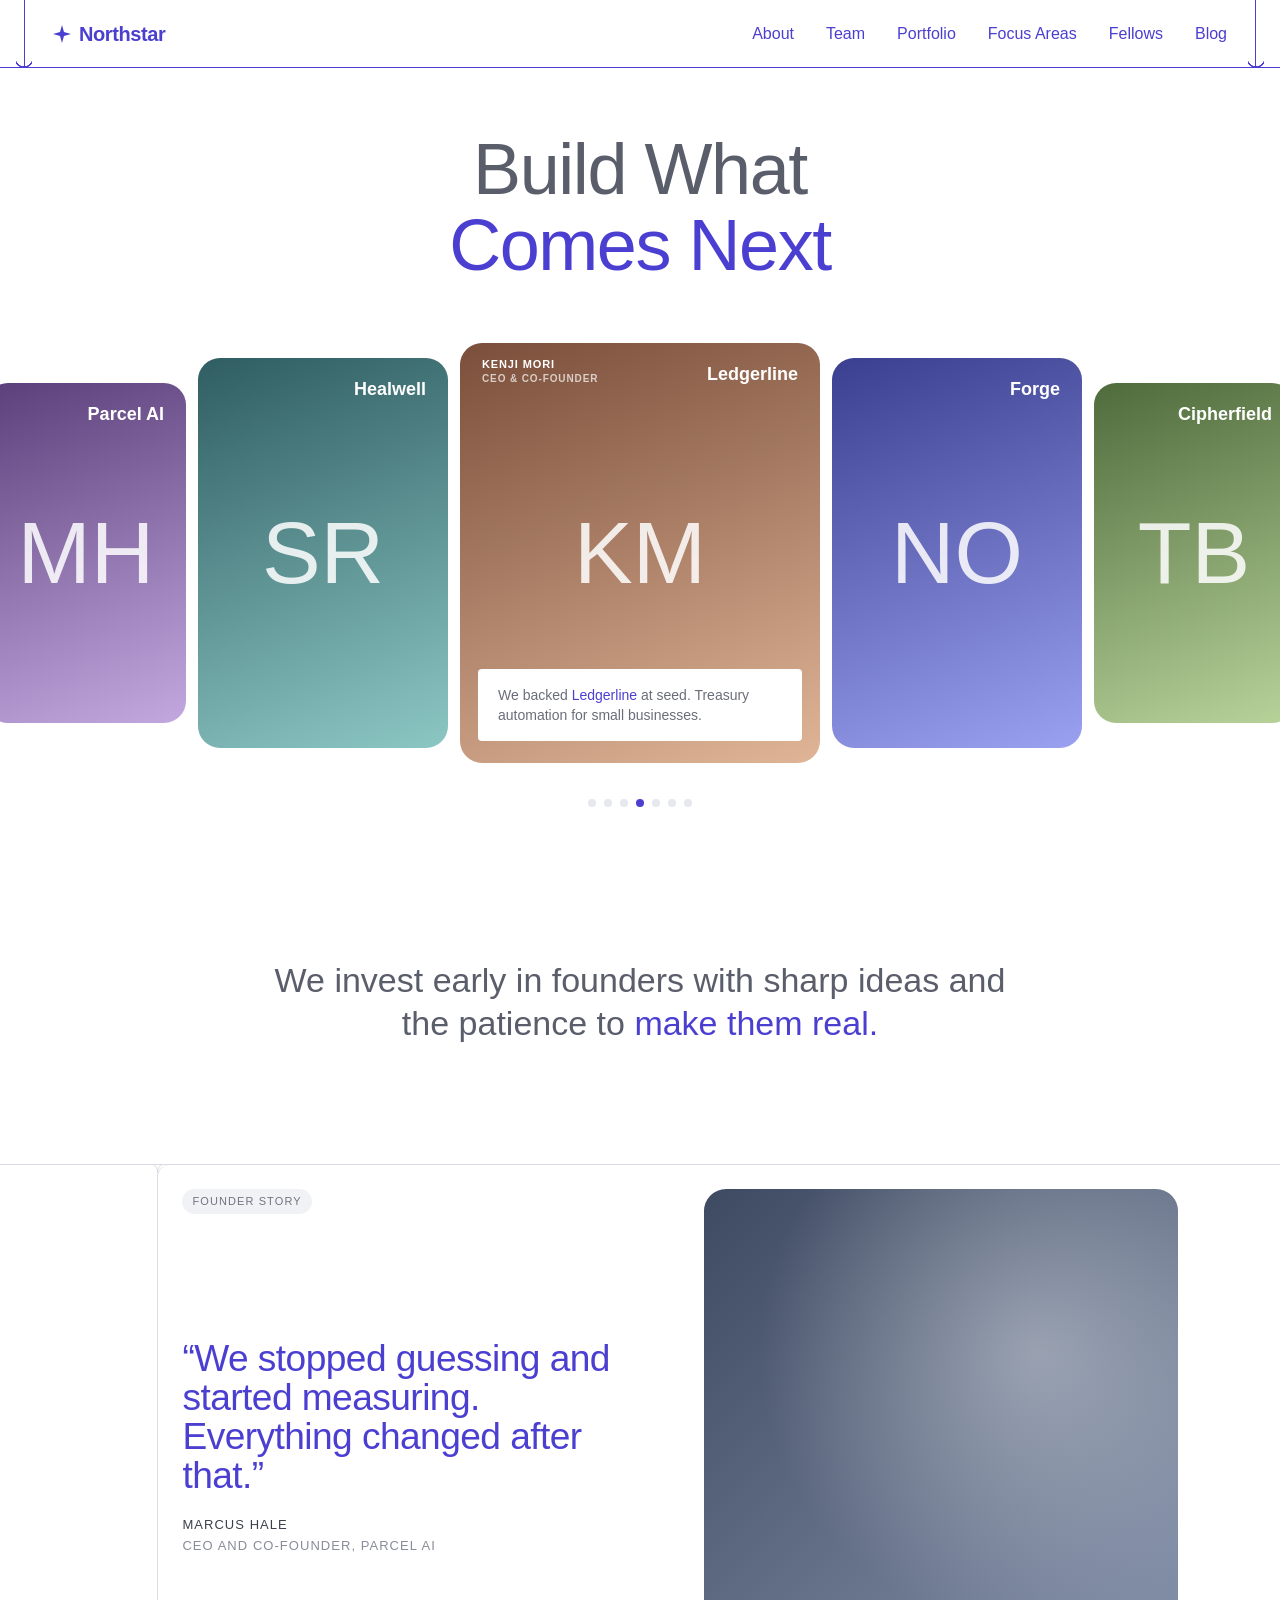
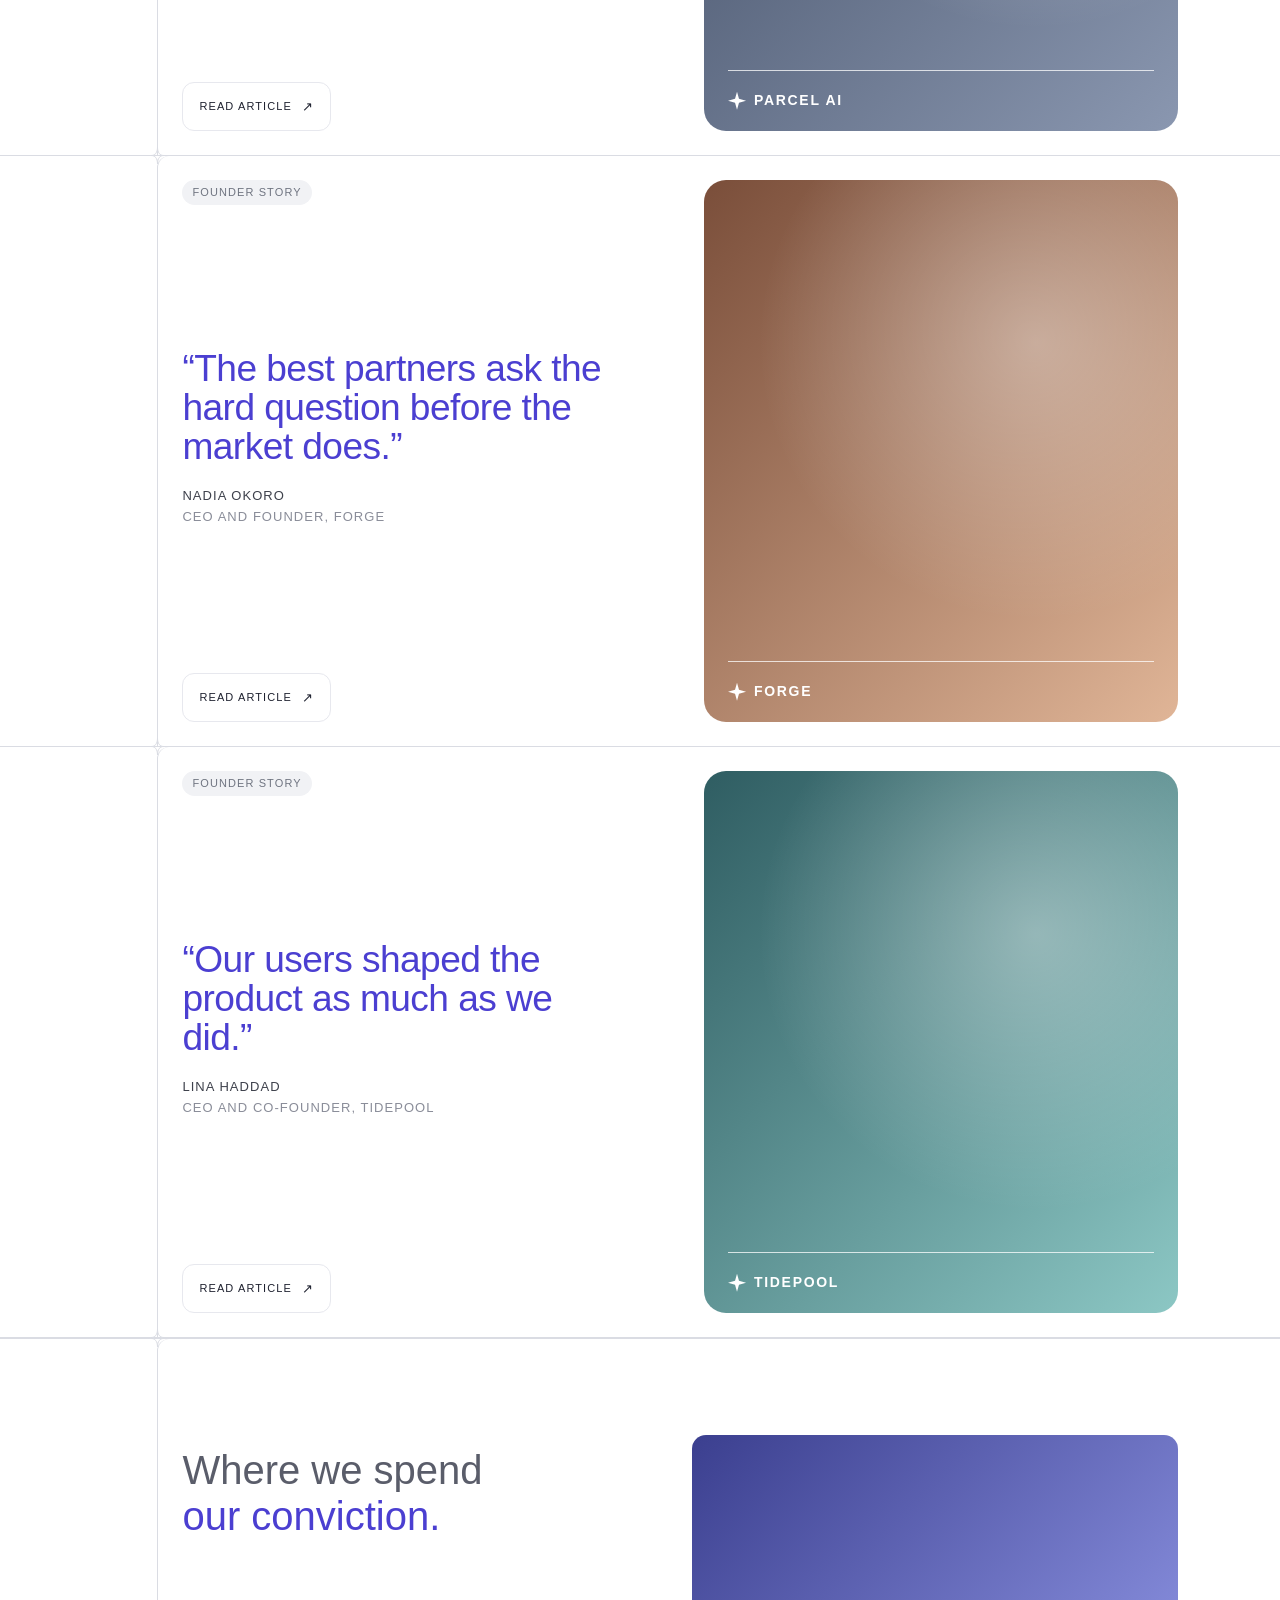
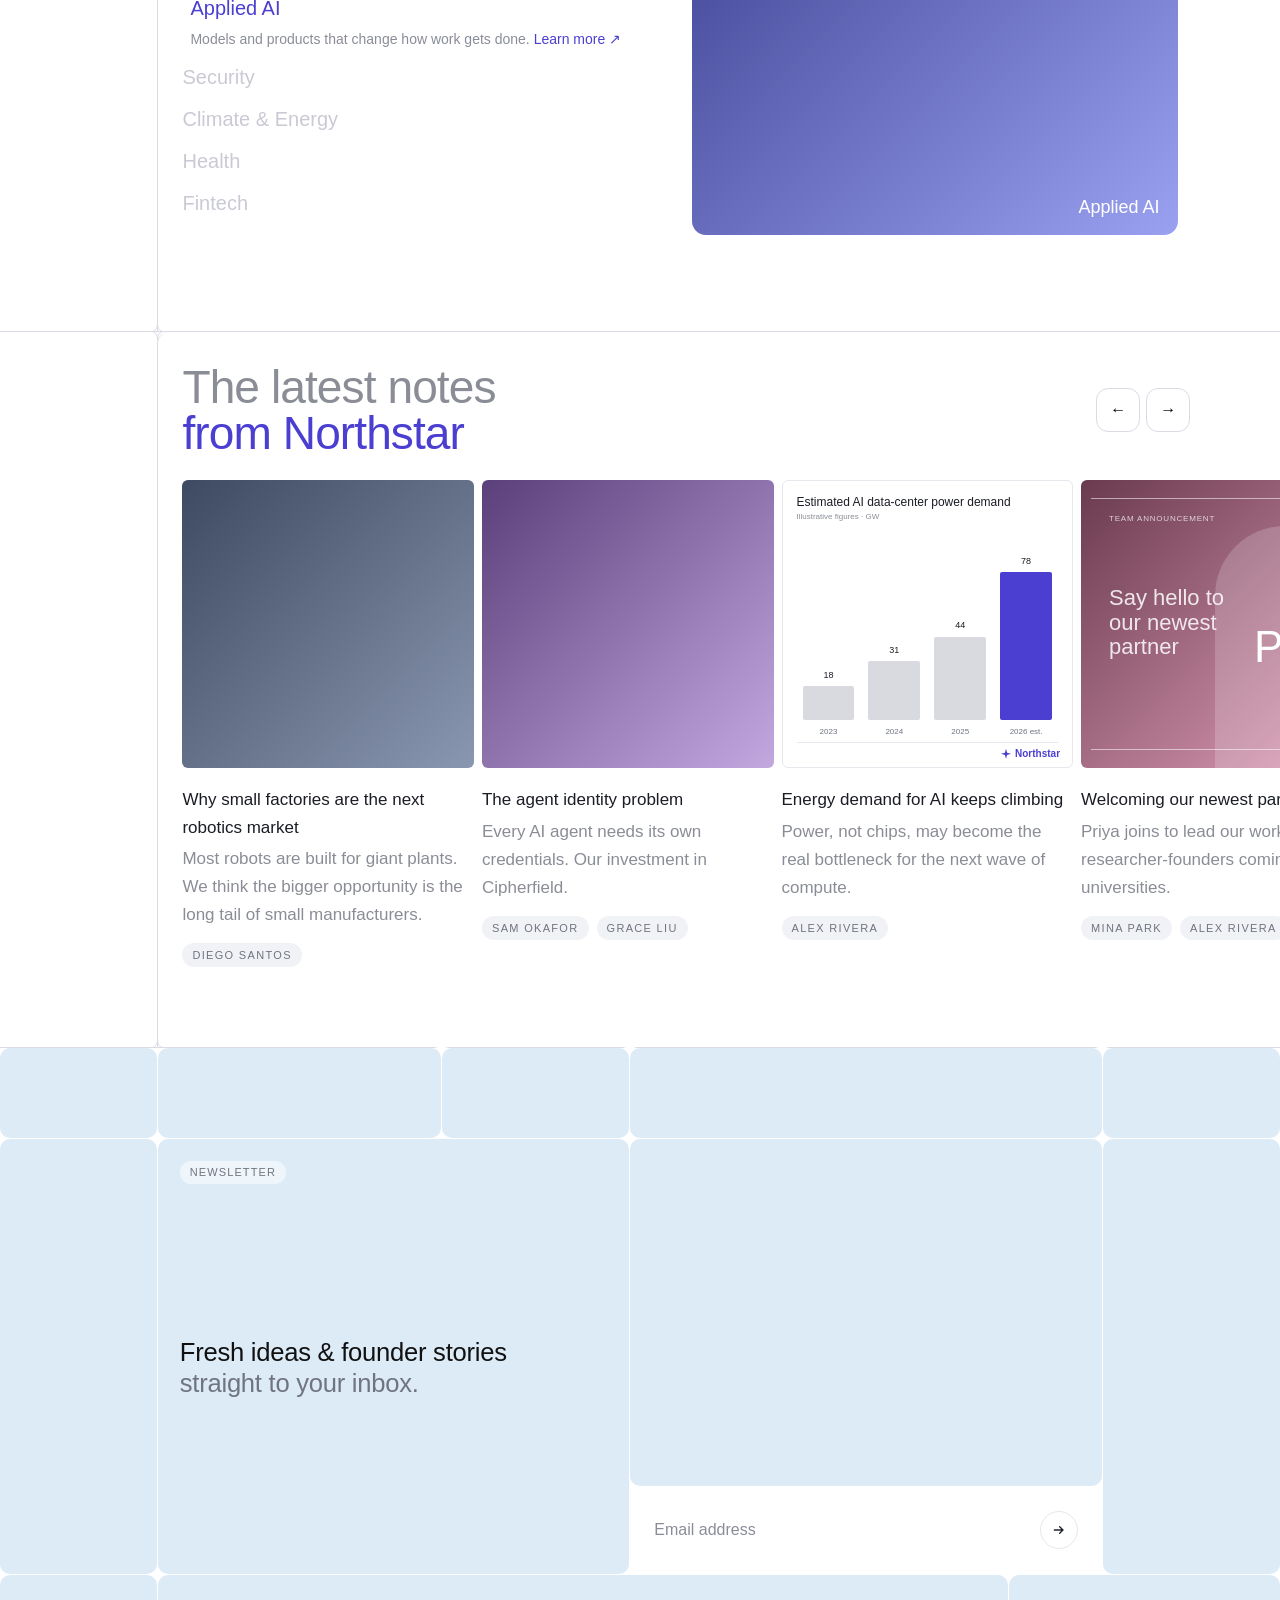
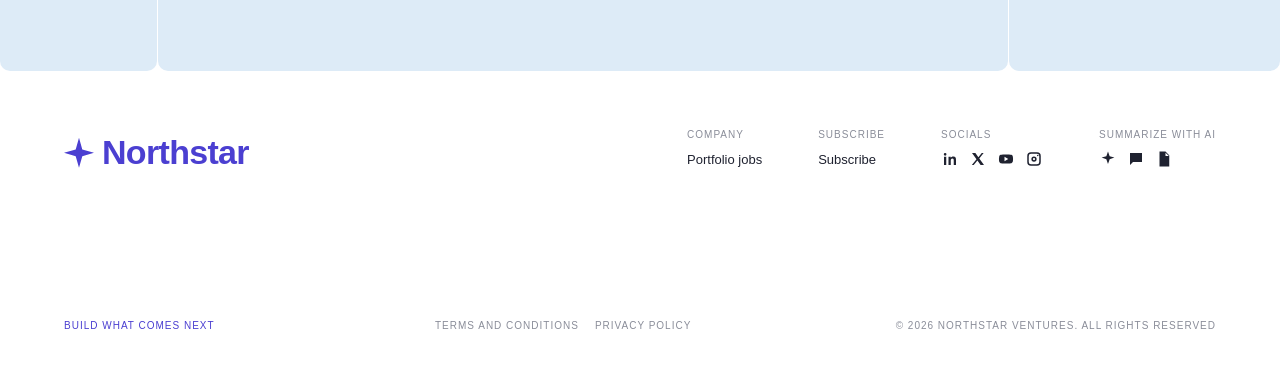
==== index.html @ 2ea42e63 "Add files via upload" ====
<!doctype html><html lang="en"><head><meta charset="utf-8"><meta name="viewport" content="width=device-width,initial-scale=1">
<title>Northstar Ventures</title><link rel="stylesheet" href="assets/style.css"></head><body data-page="index.html">
<header><div class="bar"><a class="logo" href="index.html"><span class="mark"></span>Northstar</a><nav><a href="about.html">About</a><a href="team.html">Team</a><a href="portfolio.html">Portfolio</a><span class="nd"><a href="focus-areas.html">Focus Areas</a><span class="ndm"><a href="focus.html?a=applied-ai">Applied AI</a><a href="focus.html?a=security">Security</a><a href="focus.html?a=climate-energy">Climate & Energy</a><a href="focus.html?a=health-bio">Health &amp; Bio</a><a href="focus.html?a=fintech">Fintech</a></span></span><a href="fellows.html">Fellows</a><a href="blog.html">Blog</a></nav><button class="burger" aria-label="Menu">☰</button></div></header>
<main>
<section class="hero"><h1>Build What<br><em>Comes Next</em></h1>
<div class="stage" id="stage"></div><div class="dots" id="dots"></div></section>
<section class="mission"><p class="reveal">We invest early in founders with sharp ideas and the patience to <em>make them real.</em></p></section>
<div id="stories"></div>
<section class="band"><div class="frame split"><div><h2>Where we spend<br><em>our conviction.</em></h2><ul class="areas" id="areas"></ul></div><div class="panel" id="panel"><span id="panelLabel"></span></div></div></section>
<section class="band"><div class="frame insights"><div class="ins-head"><h2>The latest notes<br><em>from Northstar</em></h2><div class="arrows"><button id="prev" aria-label="Previous">←</button><button id="next" aria-label="Next">→</button></div></div><div class="track" id="track"></div></div></section></main>
<section class="cta"><div class="tiles">
<div class="t"></div><div class="t"></div><div class="t sp"></div><div class="t sp" style="grid-column:span 2"></div><div class="t sp"></div>
<div class="t"></div><div class="t sp text" style="grid-column:span 2"><span class="pill">Newsletter</span><h3>Fresh ideas &amp; founder stories<br><span>straight to your inbox.</span></h3></div>
<div class="t sp form" style="grid-column:span 2"><div class="blank"></div><form class="news"><input type="email" placeholder="Email address" aria-label="Email address" required><button aria-label="Subscribe"><svg viewBox="0 0 24 24"><path d="M5 12h13m-5-5 5 5-5 5" fill="none" stroke="currentColor" stroke-width="2" stroke-linecap="round"/></svg></button></form></div><div class="t sp"></div>
<div class="t"></div><div class="t sp" style="grid-column:span 3"></div><div class="t sp" style="grid-column:span 2"></div>
</div></section>
<footer><div class="foot"><a class="logo big" href="index.html"><span class="mark"></span>Northstar</a>
<div class="cols"><div><small>Company</small><a href="portfolio.html">Portfolio jobs</a></div>
<div><small>Subscribe</small><a href="blog.html">Subscribe</a></div>
<div><small>Socials</small><div class="icons"><a href="#" class="ic" aria-label="LinkedIn"><svg viewBox="0 0 24 24"><path d="M4 9h3v11H4zM5.5 4a1.8 1.8 0 110 3.6 1.8 1.8 0 010-3.6zM10 9h3v1.6c.5-.9 1.7-1.8 3.4-1.8 3.2 0 3.6 2 3.6 4.7V20h-3v-5.6c0-1.3 0-3-1.8-3s-2.2 1.4-2.2 2.9V20h-3z"/></svg></a><a href="#" class="ic" aria-label="X"><svg viewBox="0 0 24 24"><path d="M4 4h4.5l4 5.6L17 4h2.5l-5.8 7.2L20 20h-4.5l-4.3-6-4.9 6H3.8l6.2-7.6z"/></svg></a><a href="#" class="ic" aria-label="YouTube"><svg viewBox="0 0 24 24"><path d="M21 8.2a2.6 2.6 0 00-1.8-1.8C17.6 6 12 6 12 6s-5.6 0-7.2.4A2.6 2.6 0 003 8.2 27 27 0 002.6 12c0 1.3.1 2.6.4 3.8a2.6 2.6 0 001.8 1.8C6.4 18 12 18 12 18s5.6 0 7.2-.4a2.6 2.6 0 001.8-1.8c.3-1.2.4-2.5.4-3.8s-.1-2.6-.4-3.8zM10 15V9l5 3z"/></svg></a><a href="#" class="ic" aria-label="Instagram"><svg viewBox="0 0 24 24"><path d="M8 3h8a5 5 0 015 5v8a5 5 0 01-5 5H8a5 5 0 01-5-5V8a5 5 0 015-5zm0 2a3 3 0 00-3 3v8a3 3 0 003 3h8a3 3 0 003-3V8a3 3 0 00-3-3zm4 3.5a3.5 3.5 0 110 7 3.5 3.5 0 010-7zm0 2a1.5 1.5 0 100 3 1.5 1.5 0 000-3zM17 6.3a1 1 0 110 2 1 1 0 010-2z"/></svg></a></div></div>
<div><small>Summarize with AI</small><div class="icons"><a href="#" class="ic" aria-label="AI assistant"><svg viewBox="0 0 24 24"><path d="M12 2l2.2 6.3L20.5 10l-6.3 2.2L12 18.5l-2.2-6.3L3.5 10l6.3-1.7z"/></svg></a><a href="#" class="ic" aria-label="Chat"><svg viewBox="0 0 24 24"><path d="M4 4h16v12H8l-4 4z"/></svg></a><a href="#" class="ic" aria-label="Summary"><svg viewBox="0 0 24 24"><path d="M6 2h8l5 5v15H6zm8 1.5V8h4.5z"/></svg></a></div></div></div></div>
<div class="legal"><span class="accent">Build what comes next</span><span><a href="#">Terms and conditions</a><a href="#">Privacy policy</a></span><span>© 2026 Northstar Ventures. All rights reserved</span></div></footer>
<script src="assets/data.js"></script><script src="assets/app.js"></script></body></html>
---- assets/style.css ----
:root{--ink:#1F2230;--mute:#8A8D99;--line:#E7E8EE;--acc:#4B3FD1;--sky:#DDEBF7}
*{box-sizing:border-box;margin:0;padding:0}
body{font:16px/1.5 -apple-system,BlinkMacSystemFont,"Segoe UI",Helvetica,Arial,sans-serif;color:var(--ink);background:#fff;overflow-x:hidden}
a{color:inherit;text-decoration:none}em{font-style:normal;color:var(--acc)}
/* header: thin accent frame with curved joints */
header{position:sticky;top:0;z-index:50;background:#fff;padding:0 24px}
.bar{position:relative;height:68px;display:flex;align-items:center;justify-content:space-between;padding:0 28px;border-left:1px solid var(--acc);border-right:1px solid var(--acc)}
header:after{content:"";position:absolute;left:0;right:0;bottom:0;border-bottom:1px solid var(--acc)}
.bar:before,.bar:after{content:"";position:absolute;bottom:0;width:16px;height:10px}
.bar:before{left:-9px;background:radial-gradient(circle at 0 0,transparent 8px,var(--acc) 8.5px,var(--acc) 9.5px,transparent 10px) no-repeat right bottom/8px 10px,radial-gradient(circle at 100% 0,transparent 8px,var(--acc) 8.5px,var(--acc) 9.5px,transparent 10px) no-repeat left bottom/8px 10px}
.bar:after{right:-9px;background:inherit}
.bar:after{background:radial-gradient(circle at 0 0,transparent 8px,var(--acc) 8.5px,var(--acc) 9.5px,transparent 10px) no-repeat right bottom/8px 10px,radial-gradient(circle at 100% 0,transparent 8px,var(--acc) 8.5px,var(--acc) 9.5px,transparent 10px) no-repeat left bottom/8px 10px}
.logo{display:flex;align-items:center;gap:8px;font-weight:600;font-size:20px;color:var(--acc);letter-spacing:-.02em}
.mark{width:18px;height:18px;background:var(--acc);clip-path:polygon(50% 0,61% 39%,100% 50%,61% 61%,50% 100%,39% 61%,0 50%,39% 39%)}
.logo.big{font-size:34px}.logo.big .mark{width:30px;height:30px}
nav{display:flex;gap:32px}nav a{font-size:16px;color:var(--acc)}nav a:hover,nav a.on{text-decoration:underline;text-underline-offset:6px}
.burger{display:none;border:1px solid var(--acc);color:var(--acc);background:#fff;border-radius:6px;padding:4px 10px}
h1{font-weight:400;font-size:clamp(40px,6vw,72px);line-height:1.05;text-align:center;letter-spacing:-.02em;color:#5a5d6a}
h1.left{text-align:left;max-width:900px}
h2{font-weight:400;font-size:clamp(28px,3.4vw,40px);line-height:1.15;color:#5a5d6a}
h3{font-size:16px;font-weight:600}
section{border-bottom:1px solid var(--line)}
/* hero carousel */
.hero{padding:64px 0 32px;overflow:hidden}
.stage{position:relative;height:460px;margin-top:40px}
.card{position:absolute;left:50%;top:50%;border-radius:22px;overflow:hidden;cursor:pointer;background:linear-gradient(160deg,var(--c1),var(--c2));transition:transform .7s cubic-bezier(.2,.8,.2,1),width .7s cubic-bezier(.2,.8,.2,1),height .7s cubic-bezier(.2,.8,.2,1),opacity .5s}
.card .init{position:absolute;inset:0;display:flex;align-items:center;justify-content:center;font-size:88px;font-weight:300;color:rgba(255,255,255,.85)}
.card .co{position:absolute;top:18px;right:22px;color:#fff;font-weight:700;font-size:18px}
.card .who{position:absolute;top:14px;left:22px;color:#fff;font-size:11px;font-weight:600;letter-spacing:.08em;text-transform:uppercase;line-height:1.3;opacity:0;transition:.3s}
.card .who small{opacity:.7;font-size:10px}
.card .note{position:absolute;left:18px;right:18px;bottom:22px;background:#fff;color:#6b6e7a;font-size:14px;line-height:1.45;padding:16px 20px;border-radius:4px;opacity:0;transform:translateY(12px);transition:.45s .15s}
.card.on .note,.card.on .who{opacity:1;transform:none}
.dots{display:flex;justify-content:center;gap:8px;margin-top:16px}
.dots button{width:8px;height:8px;border-radius:50%;border:0;background:var(--line);cursor:pointer}.dots button.on{background:var(--acc)}
.mission{padding:120px 24px;text-align:center}
.reveal{max-width:760px;margin:0 auto;font-size:clamp(24px,3vw,34px);line-height:1.25;color:#5a5d6a}
.reveal span{opacity:.15;transition:opacity .3s}.reveal span.lit{opacity:1}
.story{display:grid;grid-template-columns:1fr 1.05fr;gap:48px;max-width:1240px;margin:0 auto;padding:64px 32px;border-bottom:1px solid var(--line);position:relative}
.story:before{content:"";position:absolute;left:62px;top:0;bottom:0;border-left:1px solid var(--line)}
.story .txt{padding-left:48px;display:flex;flex-direction:column;justify-content:center;gap:16px}
.chip{font-size:10px;letter-spacing:.1em;text-transform:uppercase;color:var(--mute);border:1px solid var(--line);border-radius:4px;padding:3px 8px;width:fit-content;display:inline-block}
.quote{font-size:clamp(22px,2.4vw,30px);line-height:1.2;color:var(--acc)}
.by{font-size:11px;letter-spacing:.08em;text-transform:uppercase;color:var(--mute)}.by b{display:block;color:var(--ink);font-weight:600}
.more,.btn{font-size:10px;letter-spacing:.1em;text-transform:uppercase;border:1px solid var(--line);border-radius:999px;padding:6px 12px;width:fit-content;display:inline-block;margin-top:24px}
.more:hover,.btn:hover{border-color:var(--acc);color:var(--acc)}
.pic{border-radius:14px;min-height:340px;background:linear-gradient(135deg,var(--c1),var(--c2));position:relative;overflow:hidden}
.pic:after{content:"";position:absolute;inset:0;background:radial-gradient(circle at 70% 30%,rgba(255,255,255,.35),transparent 55%)}
.pic span{position:absolute;left:16px;bottom:14px;color:#fff;font-weight:700;z-index:1}
.focus{padding:96px 32px}
.split{max-width:1240px;margin:0 auto;display:grid;grid-template-columns:1fr 1.05fr;gap:48px;align-items:center;padding-left:48px}
.areas{list-style:none;margin-top:48px}.areas li{font-size:20px;color:#C9CAD3;padding:6px 0;cursor:pointer;transition:.3s}
.areas li.on{color:var(--acc);padding-left:8px}.areas li p{font-size:14px;color:var(--mute);max-height:0;overflow:hidden;transition:.4s}.areas li.on p{max-height:60px;margin-top:6px}
.panel{height:400px;border-radius:14px;background:linear-gradient(135deg,var(--c1),var(--c2));position:relative}.panel span{position:absolute;right:18px;bottom:14px;color:#fff;font-size:18px}
.insights{padding:96px 0 120px}
.ins-head{max-width:1240px;margin:0 auto 24px;padding:0 32px 0 80px;display:flex;justify-content:space-between;align-items:end}
.arrows button{width:32px;height:32px;border-radius:50%;border:1px solid var(--line);background:#fff;cursor:pointer;margin-left:6px}.arrows button:hover{border-color:var(--acc);color:var(--acc)}
.track{display:flex;gap:16px;overflow-x:auto;scroll-snap-type:x mandatory;padding:0 32px 0 80px;scrollbar-width:none}.track::-webkit-scrollbar{display:none}
.post{flex:0 0 280px;scroll-snap-align:start}.post .thumb{height:180px;border-radius:4px;background:linear-gradient(135deg,var(--c1),var(--c2));margin-bottom:12px}
.post h3{font-size:14px;font-weight:500}.post p{font-size:13px;color:var(--mute);margin:6px 0 10px}
.tags span{font-size:9px;letter-spacing:.08em;text-transform:uppercase;border:1px solid var(--line);border-radius:3px;padding:2px 6px;color:var(--mute)}
/* inner pages */
.phero{max-width:1240px;margin:0 auto;padding:96px 32px 64px 80px;display:grid;gap:20px}
.lead{font-size:19px;color:var(--mute);max-width:640px}
.wrapx{max-width:1240px;margin:0 auto;padding:64px 32px 64px 80px}
.grid{display:grid;gap:24px}.g3{grid-template-columns:repeat(3,1fr)}.g4{grid-template-columns:repeat(4,1fr)}
.box{border:1px solid var(--line);border-radius:14px;padding:24px;display:grid;gap:8px;align-content:start}.box p{color:var(--mute);font-size:14px}
.box .big,.stat b{font-size:40px;font-weight:400;color:var(--acc);letter-spacing:-.02em;display:block}.stat span{color:var(--mute)}
.person .ph{aspect-ratio:3/4;border-radius:14px;background:linear-gradient(160deg,var(--c1),var(--c2));display:flex;align-items:center;justify-content:center;color:#fff;font-size:56px;font-weight:300;margin-bottom:12px}
.person p{color:var(--mute);font-size:14px}
.ph.sm{width:48px;height:48px;border-radius:10px;background:linear-gradient(135deg,var(--c1),var(--c2));display:flex;align-items:center;justify-content:center;color:#fff;font-weight:700}
.filters{display:flex;gap:8px;flex-wrap:wrap;margin-bottom:32px}
.filters button{border:1px solid var(--line);background:#fff;color:var(--ink);padding:6px 14px;border-radius:999px;cursor:pointer;font-size:13px}.filters button.on{border-color:var(--acc);color:var(--acc)}
#blogGrid .post{flex:none}
.article{max-width:760px;margin:0 auto;padding:96px 24px;display:grid;gap:16px}.article p{font-size:18px}
/* newsletter CTA: tile grid */
.cta{border:0;background:#fff}
.tiles{display:grid;grid-template-columns:12.3fr 22.2fr 14.7fr 29.6fr 7.3fr 13.9fr;grid-template-rows:90px 435px 96px;gap:1px;background:#fff}
.t{background:var(--sky);border-radius:10px;position:relative}
.t.sp:before{content:"";position:absolute;left:-7px;top:-7px;width:13px;height:13px;background:#fff;z-index:2;clip-path:polygon(50% 0,60% 40%,100% 50%,60% 60%,50% 100%,40% 60%,0 50%,40% 40%)}
.t.text{padding:22px;display:flex;flex-direction:column}
.pill{font-size:11px;letter-spacing:.1em;text-transform:uppercase;color:#6f7480;background:rgba(255,255,255,.55);border-radius:999px;padding:3px 10px;width:fit-content}
.t.text h3{margin:auto 0;font-size:clamp(22px,2vw,30px);font-weight:400;line-height:1.2;color:#111;letter-spacing:-.01em}
.t.text h3 span{color:#6f7480}
.t.form{background:#fff;display:flex;flex-direction:column}
.t.form .blank{flex:1;background:var(--sky);border-radius:10px}
.news{height:88px;display:flex;align-items:center;gap:12px;padding:0 24px;background:#fff}
.news input{flex:1;border:0;font:inherit;font-size:16px;outline:none;color:var(--ink);background:none}.news input::placeholder{color:#8a8d99}
.news button{width:38px;height:38px;border-radius:50%;border:1px solid var(--line);background:#fff;color:var(--ink);cursor:pointer;display:flex;align-items:center;justify-content:center}
.news button:hover{border-color:var(--acc);color:var(--acc)}.news button svg{width:16px;height:16px}
footer{padding:56px 64px 32px}.foot{display:flex;justify-content:space-between;flex-wrap:wrap;gap:32px;padding-bottom:140px}
.cols{display:flex;gap:56px}.cols small{display:block;font-size:10px;letter-spacing:.1em;text-transform:uppercase;color:var(--mute);margin-bottom:8px}.cols a{display:block;font-size:13px}.cols a:hover{color:var(--acc)}
.icons{display:flex;gap:10px}.ic svg{width:18px;height:18px;fill:var(--ink);display:block}.ic:hover svg{fill:var(--acc)}
.legal{display:flex;justify-content:space-between;font-size:10px;letter-spacing:.1em;text-transform:uppercase;color:var(--mute)}.legal a{margin-left:16px}.accent{color:var(--acc)}
/* ===== stroke-line frames ===== */
:root{--gl:#DADCE3}
section,.band{border-bottom:0}
.band{border-top:1px solid var(--gl);position:relative}
.frame{position:relative;margin-left:12.3%;border-left:1px solid var(--gl);border-top-left-radius:12px;max-width:none!important}
.frame:before,.frame:after{content:"";position:absolute;left:-7px;width:13px;height:9px;background:no-repeat center/13px 9px}
.frame:before{top:-1px;background-image:url("data:image/svg+xml,%3Csvg xmlns='http://www.w3.org/2000/svg' viewBox='0 0 13 9'%3E%3Cpath d='M0 .5C4 .5 6.5 3 6.5 9M13 .5C9 .5 6.5 3 6.5 9' fill='none' stroke='%23DADCE3'/%3E%3C/svg%3E")}
.frame:after{bottom:-1px;background-image:url("data:image/svg+xml,%3Csvg xmlns='http://www.w3.org/2000/svg' viewBox='0 0 13 9'%3E%3Cpath d='M0 8.5C4 8.5 6.5 6 6.5 0M13 8.5C9 8.5 6.5 6 6.5 0' fill='none' stroke='%23DADCE3'/%3E%3C/svg%3E");z-index:1}
.band:last-of-type{border-bottom:1px solid var(--gl)}
.hero,.mission{border-bottom:0}
.mission+.band,#stories>.band:first-child{margin-top:0}
/* founder story row */
.story{display:grid!important;grid-template-columns:1fr 1fr;gap:48px;min-height:590px;padding:24px 8% 24px 24px!important;margin:0 0 0 12.3%!important;border-bottom:0!important}
.story:before{content:""!important;position:absolute;left:-7px!important;top:-1px!important;bottom:auto!important;border:0!important;width:13px;height:9px}
.story .txt{padding:0!important;display:flex;flex-direction:column;justify-content:space-between;gap:24px}
.story .mid{display:grid;gap:20px}
.story .quote{font-size:clamp(28px,2.9vw,40px);line-height:1.05;letter-spacing:-.015em;max-width:440px}
.story .by{font-size:13px;letter-spacing:.08em;line-height:1.6}.story .by b{font-weight:500;color:#3d404b}
.chip{background:#F1F2F5;border:0;border-radius:999px;padding:4px 10px;font-size:11px;color:#6f7480}
.more{font-size:11px;padding:14px 16px;border-radius:12px;margin-top:0;color:var(--ink);display:inline-flex;gap:10px;align-items:center}.more i{font-style:normal;font-size:13px}
.story .pic{min-height:540px;border-radius:22px}
.pic:before{content:"";position:absolute;left:24px;right:24px;bottom:60px;border-top:1px solid rgba(255,255,255,.75);z-index:2}
.pic .brand{position:absolute;left:24px;bottom:20px;display:flex;align-items:center;gap:8px;color:#fff;font-size:14px;font-weight:600;letter-spacing:.12em;text-transform:uppercase;z-index:2}
.bm{width:18px;height:18px;background:#fff;clip-path:polygon(50% 0,61% 39%,100% 50%,61% 61%,50% 100%,39% 61%,0 50%,39% 39%)}
/* other framed sections */
.phero{padding:96px 8% 64px 24px!important;margin-left:12.3%!important}
.wrapx{padding:64px 8% 64px 24px!important;margin-left:12.3%!important}
.split{padding:96px 8% 96px 24px!important;margin-left:12.3%!important}
.insights{padding:96px 0 120px 0}
.insights .ins-head{padding:0 8% 0 24px;margin:0 0 24px}.insights .track{padding:0 24px}
.frame .article{padding:96px 24px}
/* ===== latest notes carousel ===== */
.insights{padding:32px 0 80px!important}
.insights .ins-head{align-items:center;padding:0 8% 0 24px!important;margin:0 0 24px!important}
.insights h2{font-size:clamp(34px,3.6vw,50px);line-height:1;letter-spacing:-.02em;color:#8a8d95}
.arrows{display:flex;gap:6px}
.arrows button{width:44px;height:44px;border-radius:12px;border:1px solid var(--gl);background:#fff;font-size:16px;margin:0}
.track{gap:8px!important;padding:0 24px!important}
.post{flex:0 0 calc((100% - 24px)/3.6)!important;min-width:260px}
.post .thumb{height:288px!important;border-radius:6px!important;margin-bottom:18px!important;position:relative;overflow:hidden}
.post h3{font-size:17px!important;font-weight:500!important;line-height:1.6;color:#1b1d25}
.post p{font-size:17px!important;line-height:1.65!important;color:#8a8d95!important;margin:4px 0 14px!important;display:-webkit-box;-webkit-line-clamp:3;-webkit-box-orient:vertical;overflow:hidden}
.tags{display:flex;flex-wrap:wrap;gap:8px}
.tags span{font-size:11px!important;letter-spacing:.12em!important;background:#F1F2F5;border:0!important;border-radius:999px!important;padding:4px 10px!important;color:#6f7480!important}
.post:hover h3{color:var(--acc)}
/* chart thumb */
.thumb.chart{background:#fff!important;border:1px solid var(--line);padding:12px 14px;display:flex;flex-direction:column}
.thumb.chart b{font-size:12px;font-weight:500;color:#1b1d25}.thumb.chart small{font-size:8px;color:#8a8d95}
.bars{flex:1;display:flex;align-items:flex-end;gap:14px;padding:8px 6px 22px;border-bottom:1px solid var(--line);margin-bottom:12px}
.bc{flex:1;display:flex;flex-direction:column;align-items:center;gap:4px;position:relative}
.bc i{display:block;width:100%;background:#D9DAE0;border-radius:2px}.bc i.hi{background:var(--acc)}
.bc em{font-size:9px;color:#1b1d25}.bc span{position:absolute;bottom:-18px;font-size:8px;color:#6f7480;white-space:nowrap}
.wm{position:absolute;right:12px;bottom:6px;display:flex;align-items:center;gap:4px;font-size:10px;font-weight:600;color:var(--acc)}.wm .bm{width:10px;height:10px;background:var(--acc)}
/* announcement thumb */
.thumb.ann{padding:24px 28px;color:#fff}
.thumb.ann small{font-size:8px;letter-spacing:.1em;text-transform:uppercase;opacity:.75}
.thumb.ann h4{font-weight:300;font-size:22px;line-height:1.1;margin-top:58px;opacity:.85}.thumb.ann h4 span{opacity:1;font-weight:400}
.ph2{position:absolute;right:18px;bottom:0;width:48%;height:84%;border-radius:120px 120px 0 0;background:rgba(255,255,255,.18);display:flex;align-items:center;justify-content:center;font-size:44px;font-weight:300}
.gl{position:absolute;background:rgba(255,255,255,.55)}.gl1{left:10px;right:10px;top:18px;height:1px}.gl2{left:10px;right:10px;bottom:18px;height:1px}.gl3{right:50px;top:10px;bottom:10px;width:1px}
@media(max-width:900px){.post{flex-basis:78%!important}.arrows button{width:38px;height:38px}
.frame,.phero,.wrapx,.split,.story{margin-left:16px!important}
.story{grid-template-columns:1fr;min-height:0;padding:24px 16px 24px 20px!important}.story .pic{min-height:320px}
.phero,.wrapx,.split{padding-left:20px!important;padding-right:16px!important}.insights .ins-head{padding:0 16px 0 20px}.insights .track{padding:0 20px}
.tiles{grid-template-columns:24px 1fr 24px;grid-template-rows:40px auto auto 40px}.tiles>.t{grid-column:auto!important}
.tiles>.t:nth-child(-n+5):not(:nth-child(-n+3)),.tiles>.t:nth-child(n+11){display:none}.tiles>.t:nth-child(1),.tiles>.t:nth-child(2),.tiles>.t:nth-child(3){display:block}
.t.text{grid-column:2!important;grid-row:2;min-height:220px}.t.form{grid-column:2!important;grid-row:3}.t.form .blank{min-height:60px}
.tiles>.t:nth-child(6){grid-column:1!important;grid-row:2/4}.tiles>.t:nth-child(9){grid-column:3!important;grid-row:2/4}
.tiles>.t:nth-child(10){grid-column:1!important;grid-row:4}.tiles>.t:nth-child(11){display:block;grid-column:2!important;grid-row:4}.tiles>.t:nth-child(12){display:block;grid-column:3!important;grid-row:4}
.cols{flex-wrap:wrap;gap:32px}
header{padding:0 12px}.bar{padding:0 16px}
nav{display:none;position:absolute;top:68px;left:-1px;right:-1px;background:#fff;flex-direction:column;gap:14px;padding:20px;border:1px solid var(--acc);border-top:0}nav.open{display:flex}.burger{display:block}
.stage{height:320px}.story,.split{grid-template-columns:1fr;padding-left:24px;padding-right:24px}.story:before{display:none}.story .txt{padding-left:0}
.ins-head,.track,.phero,.wrapx{padding-left:24px;padding-right:24px}.g3,.g4{grid-template-columns:1fr 1fr}footer{padding:32px 24px}.legal{flex-direction:column;gap:8px}}
@media(max-width:560px){.g3,.g4{grid-template-columns:1fr}.cols{gap:28px;flex-wrap:wrap}}
.insights .ins-head{max-width:none!important}
.insights .track{scroll-padding-left:24px;padding-left:24px!important}
.insights .track:after{content:"";flex:0 0 16px}
/* ===== about page ===== */
.abhero{padding:64px 8% 44px 24px!important}
.abhero .ln{font-size:clamp(28px,4.2vw,54px);line-height:1.2;font-weight:400;letter-spacing:-.022em;color:#8a8d95}
.abhero .ln.acc{color:var(--acc)}
.abhero .ln.dim{color:#E6E7EC}
.band.sky{background:var(--sky);border-top-color:#B6D3EA}
.band.sky .frame{border-left-color:#A9CBE6}
.band.sky .frame:before,.band.sky .frame:after{filter:saturate(0) brightness(.92)}
.whowrap{padding:26px 8% 34px 24px!important}
.reveal2{max-width:660px;margin:34px 0 0 22%;font-size:clamp(18px,1.9vw,25px);line-height:1.4;color:#1b1d25;letter-spacing:-.01em}
.reveal2 span{opacity:.32;transition:opacity .35s}.reveal2 span.lit{opacity:1}
.head2{padding:34px 8% 56px 24px!important}
.head2 h2{font-size:clamp(28px,3.2vw,42px);line-height:1.14;color:#8a8d95;font-weight:400;letter-spacing:-.022em;margin-top:46px}
.head2 h2 span{display:block;color:var(--acc)}
.head2 h2.flip{color:var(--acc)}.head2 h2.flip span{color:#8a8d95}
.srow{display:grid;grid-template-columns:1fr 1fr;gap:56px;align-items:center;padding:34px 8% 34px 24px!important;min-height:210px}
.sfig h3{font-size:clamp(21px,2.3vw,29px);font-weight:400;color:#5a5d6a;line-height:1.22;letter-spacing:-.015em}
.sfig h3 b{color:var(--acc);font-weight:400}
.sfig p{margin-top:12px;font-size:13.5px;color:var(--mute)}
.tcard{background:var(--acc);color:#fff;border-radius:14px;padding:20px 24px 22px;display:grid;gap:16px;align-content:space-between;min-height:186px}
.tcard .who2{display:flex;align-items:center;gap:8px;font-weight:600;font-size:15px;letter-spacing:-.01em}
.tcard q{font-size:13px;line-height:1.55;opacity:.95;display:block;quotes:'"' '"'}
.tcard .sig{font-size:10.5px;letter-spacing:.09em;text-transform:uppercase;opacity:.88;line-height:1.55}
.tcard .av{width:26px;height:26px;border-radius:50%;background:rgba(255,255,255,.3);display:flex;align-items:center;justify-content:center;font-size:10px;font-weight:600;margin-top:10px}
.numwrap{padding:34px 8% 46px 24px!important;display:grid;justify-items:end}
.nums{width:min(580px,100%)}
.numit{border-top:1px solid var(--gl);padding:12px 0 20px;position:relative}
.numit:before{content:"";position:absolute;left:-6px;top:-5px;width:0;height:0;border:5px solid transparent;border-left:7px solid #C9CBD3}
.numit small{font-size:12px;color:var(--mute);display:block;margin-bottom:16px}
.numit b{font-size:clamp(28px,3.1vw,38px);font-weight:400;color:var(--acc);display:block;letter-spacing:-.022em}
.numit p{font-size:15px;color:#5a5d6a;margin-top:4px}
.numfoot{font-size:12px;color:var(--mute);border-top:1px solid var(--gl);padding-top:12px}
.tlwrap{padding:26px 8% 46px 24px!important}
.tl{display:flex;gap:6px}
.tl .yr{flex:1;height:250px;border-radius:10px;background:linear-gradient(160deg,var(--c1),var(--c2));display:flex;justify-content:center;padding-top:14px;color:rgba(255,255,255,.92);font-size:11px;letter-spacing:.04em}
.tlbase{margin-top:16px;border-top:1px solid var(--acc)}
.voices{columns:2;column-gap:56px;padding:20px 8% 68px 24px!important}
.vo{break-inside:avoid;margin-bottom:32px}
.vo h4{color:var(--acc);font-weight:400;font-size:18px;line-height:1.32;letter-spacing:-.01em}
.vo p{font-size:14.5px;line-height:1.62;color:var(--mute);margin-top:8px}
@media(max-width:900px){.abhero,.whowrap,.head2,.srow,.numwrap,.tlwrap,.voices{padding-left:20px!important;padding-right:16px!important}
.srow{grid-template-columns:1fr;gap:20px}.voices{columns:1}.reveal2{margin-left:0}
.tl{overflow-x:auto;scrollbar-width:none}.tl .yr{flex:0 0 58px;height:190px}.tl::-webkit-scrollbar{display:none}}
/* ===== about: stat + testimonial row (v2) ===== */
.srow{grid-template-columns:1.02fr 1fr!important;gap:64px;align-items:center;min-height:520px;padding:40px 8% 40px 24px!important}
.sfig{max-width:520px}
.sfig h3{font-size:clamp(24px,2.9vw,37px);line-height:1.18;letter-spacing:-.02em;color:#8a8d95}
.sfig h3 b{color:var(--acc);font-weight:400}
.sfig p{margin-top:18px;font-size:16px;color:#8a8d95}
.tcard{border-radius:20px;padding:24px 30px 28px;min-height:390px;gap:0;
 grid-template-rows:auto 1fr auto;align-content:stretch}
.tcard .who2{font-size:17px;font-weight:600;gap:10px}
.tcard .who2 .bm{width:17px;height:17px}
.tcard q{align-self:center;font-size:16px;line-height:1.95;opacity:1;max-width:44ch}
.tcard .sig{font-size:12.5px;letter-spacing:.055em;line-height:1.55;opacity:.95;font-weight:500}
.tcard .av{width:34px;height:34px;font-size:12px;margin-top:12px;background:rgba(255,255,255,.26)}
@media(max-width:900px){.srow{grid-template-columns:1fr!important;gap:22px;min-height:0;padding:28px 16px 28px 20px!important}
.tcard{min-height:0;padding:20px 22px 24px;gap:22px}.tcard q{font-size:15px;line-height:1.75;max-width:none}}
/* ===== about: fund timeline (v2) ===== */
.tlwrap{padding:26px 8% 56px 24px!important}
.tl{display:flex;gap:8px;align-items:stretch;height:500px;overflow:hidden}
.tl .yr{flex:0 1 96px;min-width:64px;background:#F1F2F5!important;border-radius:14px;position:relative;
 display:block;padding:0;color:#6f7480;cursor:pointer;overflow:hidden;
 transition:flex-basis .55s cubic-bezier(.2,.8,.2,1),background .35s,color .35s}
.tl .ylab{position:absolute;top:18px;left:0;right:0;text-align:center;font-size:15px;letter-spacing:.01em;transition:opacity .25s}
.tl .ybody{position:absolute;inset:0;padding:22px 26px 26px;display:flex;flex-direction:column;opacity:0;pointer-events:none;transition:opacity .3s}
.tl .ypill{background:rgba(0,0,0,.18);border-radius:999px;padding:4px 12px;font-size:13px;font-weight:500;width:fit-content}
.tl .ybody b{font-size:clamp(34px,4vw,58px);font-weight:400;line-height:1.1;letter-spacing:-.03em;margin-top:14px}
.tl .yfund{font-size:clamp(16px,1.5vw,22px);font-weight:400;opacity:.95}
.tl .ybody small{margin-top:auto;font-size:14px;font-weight:500;opacity:.95}
.tl .yr.on{flex:0 0 min(30%,380px);background:var(--acc)!important;color:#fff}
.tl .yr.on .ylab{opacity:0}
.tl .yr.on .ybody{opacity:1;pointer-events:auto}
.tl .yr.on:after{content:"";position:absolute;left:24px;bottom:-16px;width:44px;height:16px;z-index:2;
 background:no-repeat center/44px 16px url("data:image/svg+xml,%3Csvg xmlns='http://www.w3.org/2000/svg' viewBox='0 0 44 16'%3E%3Cpath d='M0 15.5C12 15.5 14 12 14 0M44 15.5C32 15.5 30 12 30 0' fill='none' stroke='%234B3FD1'/%3E%3C/svg%3E")}
.tlwrap .tlbase{margin-top:16px;border-top:1px solid var(--acc);position:relative}
@media(max-width:900px){.tl{height:360px;overflow-x:auto}.tl .yr{flex:0 0 52px;min-width:52px}
.tl .yr.on{flex:0 0 260px}.tl .ylab{font-size:13px}.tl .ybody{padding:16px 18px 18px}}
.tl .yr{height:100%!important}
.tl{height:520px!important;overflow:visible!important;padding-bottom:0}
.tlwrap .tlbase{margin-top:17px}
@media(max-width:900px){.tl{height:380px!important;overflow-x:auto!important}}
.tlwrap{position:relative}
.tl .yr.on:after{display:none}
.tltab{position:absolute;width:44px;height:17px;pointer-events:none;z-index:3;
 top:calc(26px + 520px);transition:left .55s cubic-bezier(.2,.8,.2,1);
 background:no-repeat center bottom/44px 17px url("data:image/svg+xml,%3Csvg xmlns='http://www.w3.org/2000/svg' viewBox='0 0 44 17'%3E%3Cpath d='M0 16.5C12 16.5 14 13 14 0M44 16.5C32 16.5 30 13 30 0' fill='none' stroke='%234B3FD1'/%3E%3C/svg%3E")}
@media(max-width:900px){.tltab{top:calc(26px + 380px)}}
/* ===== about v3: who-we-are band ===== */
.whowrap{padding:44px 8% 56px 24px!important;min-height:430px;display:flex;flex-direction:column}
.band.sky .chip{background:rgba(255,255,255,.7);color:#5c6470}
.reveal2{margin:auto 0 auto 26%!important;max-width:700px;font-size:clamp(20px,2.35vw,30px)!important;line-height:1.42!important;letter-spacing:-.012em}
.reveal2 span{opacity:.28}
/* ===== about v3: by the numbers ===== */
.numwrap{padding:44px 0 56px 24px!important;justify-items:stretch!important}
.nums{width:100%;margin-left:auto;display:grid;grid-template-columns:1fr;padding-right:8%}
.numit{border-top:0!important;padding:0 0 46px!important;margin-left:58%;position:relative}
.numit:before{display:none}
.numit small{font-size:13px;color:#9a9da6;display:block;margin:0 0 14px!important;line-height:1.5}
.nline{border-top:1px solid var(--gl);position:relative;margin-bottom:22px}
.nline:before{content:"";position:absolute;left:-8px;top:-4px;width:0;height:0;border:4px solid transparent;border-left:7px solid #C9CBD3}
.nline.plain{margin:0 0 14px;margin-left:58%}
.numit b{font-size:clamp(30px,3.3vw,42px)!important;line-height:1.1;margin-bottom:14px}
.numit p{font-size:16px!important;color:#3d404b!important;margin:0!important}
.numfoot{font-size:13px;color:#9a9da6;border-top:0!important;padding:0!important;margin-left:58%}
/* ===== about v3: founder voices ===== */
.voices{columns:2;column-gap:72px;padding:36px 8% 76px 24px!important}
.vo{margin-bottom:44px}
.vo h4{font-size:19px;line-height:1.35;font-weight:400}
.vo p{font-size:15.5px;line-height:1.72;margin-top:10px;color:#9a9da6}
@media(max-width:1100px){.numit,.numfoot,.nline.plain{margin-left:42%}}
@media(max-width:900px){.whowrap{min-height:0;padding:32px 16px 40px 20px!important}.reveal2{margin:24px 0 0!important}
.numwrap{padding:32px 16px 40px 20px!important}.nums{padding-right:0}.numit,.numfoot,.nline.plain{margin-left:0}
.voices{columns:1;padding:24px 16px 56px 20px!important}}
/* ===== about v4: founder voices (grid rows + scroll fade-up) ===== */
.voices{columns:auto!important;display:grid;grid-template-columns:1fr 1fr;column-gap:80px;row-gap:78px;
 align-items:start;padding:130px 8% 110px 24px!important}
.vo{margin-bottom:0!important;break-inside:auto;max-width:660px;
 opacity:0;transform:translateY(26px);transition:opacity .75s cubic-bezier(.2,.8,.2,1),transform .75s cubic-bezier(.2,.8,.2,1)}
.vo.in{opacity:1;transform:none}
.vo h4{font-size:clamp(19px,1.42vw,23px)!important;line-height:1.28!important;font-weight:400;letter-spacing:-.005em}
.vo p{font-size:clamp(16px,1.2vw,19.5px)!important;line-height:1.68!important;margin-top:13px!important;color:#9a9da6!important}
@media(prefers-reduced-motion:reduce){.vo{opacity:1;transform:none;transition:none}}
@media(max-width:900px){.voices{grid-template-columns:1fr;row-gap:48px;padding:56px 16px 64px 20px!important}
.vo h4{font-size:19px!important}.vo p{font-size:16.5px!important}}
/* ===== about v5: rotating credo hero ===== */
.abhero{padding:70px 8% 52px 24px!important;display:block}
.ahead{font-size:clamp(28px,4.2vw,54px);line-height:1.22;font-weight:400;letter-spacing:-.022em;color:#8a8d95}
.rot{font-size:clamp(28px,4.2vw,54px);line-height:1.22;letter-spacing:-.022em;height:3.66em;overflow:hidden}
.rotin{transition:transform .9s cubic-bezier(.36,.02,.2,1);will-change:transform}
.rline{display:grid;transition:opacity .7s ease}
.rline .kw,.rline .ph{grid-area:1/1;transition:opacity .55s ease}
.rline .kw{color:#C7C9D2}
.rline .ph{color:var(--acc);opacity:0}
.rline .ph i{font-style:normal;margin-right:.14em}
.rline.on .kw{opacity:0}
.rline.on .ph{opacity:1}
@media(prefers-reduced-motion:reduce){.rotin,.rline,.rline .kw,.rline .ph{transition:none}}
@media(max-width:900px){.abhero{padding:48px 16px 36px 20px!important}.rot{height:5.2em}}
@media(max-width:900px){.rot{height:6.1em}}
@media(max-width:560px){.rot{height:6.6em}}
/* who-we-are statement: larger type */
.reveal2{font-size:clamp(24px,2.9vw,38px)!important;line-height:1.38!important;max-width:840px!important;letter-spacing:-.018em}
@media(max-width:900px){.reveal2{font-size:clamp(20px,5.4vw,26px)!important;max-width:none!important}}
/* ===== about v6: by the numbers (split + stroke joints) ===== */
.numwrap{padding:0!important;display:block!important}
.nsplit{display:grid;grid-template-columns:1fr 1.02fr}
.nintro{padding:46px 40px 60px 26px}
.nintro p{font-size:clamp(19px,1.62vw,25px);line-height:1.34;color:#8a8d95;letter-spacing:-.012em;max-width:440px}
.nums{border-left:1px solid var(--gl);padding:0!important;margin:0!important;width:auto!important;display:block!important}
.numit{margin:0!important;padding:34px 8% 34px 30px!important;border-bottom:1px solid var(--gl);position:relative;
 opacity:0;transform:translateY(24px);transition:opacity .75s cubic-bezier(.2,.8,.2,1),transform .75s cubic-bezier(.2,.8,.2,1)}
.numit.in{opacity:1;transform:none}
.numit:after{content:"";position:absolute;left:-7px;bottom:-1px;width:13px;height:9px;z-index:1;
 background:no-repeat center/13px 9px url("data:image/svg+xml,%3Csvg xmlns='http://www.w3.org/2000/svg' viewBox='0 0 13 9'%3E%3Cpath d='M0 8.5C4 8.5 6.5 6 6.5 0M13 8.5C9 8.5 6.5 6 6.5 0' fill='none' stroke='%23DADCE3'/%3E%3C/svg%3E")}
.numit b{font-size:clamp(30px,3.5vw,47px)!important;font-weight:400;color:var(--acc);display:block;letter-spacing:-.025em;line-height:1.1;margin:0!important}
.numit p{font-size:clamp(15px,1.15vw,18px)!important;color:#8a8d95!important;margin:10px 0 0!important;line-height:1.45}
.numit small{display:block;margin-top:58px;font-size:13.5px;color:#b4b7c0;line-height:1.5}
.numfoot{margin:0!important;padding:22px 8% 30px 30px!important;font-size:13px;color:#b4b7c0}
@media(prefers-reduced-motion:reduce){.numit{opacity:1;transform:none;transition:none}}
@media(max-width:900px){.nsplit{grid-template-columns:1fr}.nintro{padding:32px 16px 24px 20px}
.nums{border-left:0;border-top:1px solid var(--gl)}
.numit{padding:26px 16px 26px 20px!important}.numit:after{display:none}.numit small{margin-top:28px}
.numfoot{padding:18px 16px 26px 20px!important}}
.numit small{margin:64px 0 0!important;font-size:13.5px!important;color:#b4b7c0!important}
.numit{min-height:230px;display:flex!important;flex-direction:column}
.numit small{margin-top:auto!important}
@media(max-width:900px){.numit{min-height:0}.numit small{margin:26px 0 0!important}}
/* ===== team page ===== */
.thero,.phero2{padding:86px 8% 60px 24px!important;margin-left:0!important}
.tbig{text-align:left;font-size:clamp(30px,3.7vw,50px);line-height:1.16;letter-spacing:-.022em;font-weight:400;max-width:none}
.tbig em{display:block;color:var(--acc)}
.tbig span{display:block;color:#8a8d95}
.twrap{padding:26px 8% 96px 24px!important}
.tabs{display:flex;flex-wrap:wrap;gap:26px;margin-bottom:54px}
.tabs button{border:0;background:none;cursor:pointer;font:inherit;font-size:12px;letter-spacing:.11em;text-transform:uppercase;color:#a8abb4;padding:0}
.tabs button:hover{color:#6f7480}
.tabs button.on{color:var(--acc)}
.tgrid{display:grid;grid-template-columns:repeat(4,1fr);gap:26px 22px;transition:opacity .22s}
.tgrid.swap{opacity:0}
.tcell{opacity:0;transform:translateY(22px);transition:opacity .7s cubic-bezier(.2,.8,.2,1),transform .7s cubic-bezier(.2,.8,.2,1)}
.tcell.in{opacity:1;transform:none}
.tshot{display:block;aspect-ratio:1/1.06;border-radius:4px;background:linear-gradient(160deg,var(--c1),var(--c2));
 position:relative;overflow:hidden}
.tshot span{position:absolute;inset:0;display:flex;align-items:center;justify-content:center;font-size:58px;font-weight:300;color:rgba(255,255,255,.88);transition:transform .6s}
.tshot:after{content:"";position:absolute;inset:0;background:radial-gradient(circle at 68% 26%,rgba(255,255,255,.3),transparent 58%)}
.tcell:hover .tshot span{transform:scale(1.06)}
.tcell h3{margin-top:14px;font-size:15px;font-weight:500;color:#1b1d25}
.tcell p{font-size:14px;color:var(--acc);margin-top:2px}
.plus{margin-top:14px;width:28px;height:28px;border-radius:50%;border:1px solid var(--gl);display:flex;align-items:center;justify-content:center;transition:.25s}
.plus i{font-style:normal;font-size:15px;line-height:1;color:#8a8d95;transition:.25s}
.plus:hover{border-color:var(--acc);background:var(--acc);transform:rotate(90deg)}
.plus:hover i{color:#fff}
/* ===== person profile ===== */
.pbanner{padding:0 24px 0 12.3%;border:0}
.pshot{height:min(52vw,560px);border-radius:16px;background:linear-gradient(160deg,var(--c1),var(--c2));position:relative;overflow:hidden}
.pshot:after{content:"";position:absolute;inset:0;background:radial-gradient(circle at 72% 24%,rgba(255,255,255,.32),transparent 58%)}
.pini{position:absolute;inset:0;display:flex;align-items:center;justify-content:center;font-size:clamp(70px,9vw,150px);font-weight:300;color:rgba(255,255,255,.85)}
.pbio{padding:74px 8% 74px 24px!important}
.pbio-in{max-width:760px;margin-left:auto;display:grid;gap:20px}
.pbio-in p{font-size:clamp(16px,1.3vw,19px);line-height:1.68;color:#5a5d6a}
.pcos{padding:48px 8% 60px 24px!important;display:grid;gap:22px}
.cogrid{display:grid;grid-template-columns:repeat(5,1fr);gap:8px}
.cotile{background:#F4F5F7;border-radius:6px;height:96px;display:flex;align-items:center;justify-content:center;
 font-size:14px;color:#8a8d95;letter-spacing:-.01em;transition:.25s}
.cotile:hover{background:#EDEEF2;color:var(--acc)}
.pqa{padding:60px 8% 84px 24px!important;display:grid;gap:26px}
.accentchip{color:var(--acc)!important;background:#F1F0FC!important}
.qa{max-width:780px;margin-left:auto;display:grid;gap:44px}
.qitem{opacity:0;transform:translateY(20px);transition:opacity .7s cubic-bezier(.2,.8,.2,1),transform .7s cubic-bezier(.2,.8,.2,1)}
.qitem.in{opacity:1;transform:none}
.qitem h4{font-size:17px;font-weight:500;color:#1b1d25;line-height:1.45}
.qitem p{margin-top:12px;font-size:16px;line-height:1.7;color:#8a8d95}
.pposts{padding:60px 8% 90px 24px!important}
.phead3{font-size:clamp(24px,2.4vw,32px);font-weight:400;color:#8a8d95;letter-spacing:-.02em;margin-bottom:30px}
#pPosts .post{flex:none!important;min-width:0}
#pPosts .post .thumb{height:190px!important}
@media(prefers-reduced-motion:reduce){.tcell,.qitem{opacity:1;transform:none;transition:none}}
@media(max-width:900px){.thero,.phero2{padding:56px 16px 36px 20px!important}
.twrap{padding:20px 16px 64px 20px!important}.tabs{gap:18px;margin-bottom:34px;overflow-x:auto}
.tabs button{white-space:nowrap}
.tgrid{grid-template-columns:1fr 1fr;gap:22px 16px}
.pbanner{padding:0 16px 0 20px}.pshot{height:60vw}
.pbio,.pcos,.pqa,.pposts{padding-left:20px!important;padding-right:16px!important}
.pbio-in,.qa{margin-left:0}.cogrid{grid-template-columns:repeat(2,1fr)}.qa{gap:32px}}
@media(max-width:560px){.tgrid{grid-template-columns:1fr}}
/* ===== portfolio grid ===== */
.pftop{display:flex;justify-content:space-between;align-items:flex-start;gap:20px;margin-bottom:40px}
.pftop .tabs{margin:0}
.filterbox{position:relative}
.fbtn{border:0;background:none;font:inherit;font-size:12px;letter-spacing:.11em;text-transform:uppercase;color:#8a8d95;cursor:pointer;padding:0}
.fbtn i{font-style:normal;margin-left:4px}
.fbtn:hover{color:var(--acc)}
.fmenu{position:absolute;right:0;top:26px;background:#fff;border:1px solid var(--gl);border-radius:10px;padding:8px;display:none;z-index:9;min-width:190px;box-shadow:0 12px 30px rgba(20,22,35,.08)}
.fmenu.open{display:grid}
.fmenu button{border:0;background:none;font:inherit;font-size:13px;text-align:left;padding:8px 10px;border-radius:7px;cursor:pointer;color:#5a5d6a}
.fmenu button:hover{background:#F4F5F7}.fmenu button.on{color:var(--acc)}
.cgrid{display:grid;grid-template-columns:repeat(4,1fr);gap:34px 10px;align-items:start;transition:opacity .2s}
.cgrid.swap{opacity:0}
.ccell{opacity:0;transform:translateY(20px);transition:opacity .7s cubic-bezier(.2,.8,.2,1),transform .7s cubic-bezier(.2,.8,.2,1)}
.ccell.in,.ccell.link{opacity:1;transform:none}
.ctile{position:relative;height:172px;border-radius:8px;background:#F4F5F7;display:flex;align-items:center;justify-content:center;overflow:hidden;transition:.3s}
.ctile small{position:absolute;top:12px;left:14px;font-size:9px;letter-spacing:.1em;text-transform:uppercase;color:#b4b7c0}
.ctile b{font-size:19px;font-weight:600;letter-spacing:-.02em;color:#8a8d95;padding:0 14px;text-align:center}
.ctile.hot{background:var(--acc)!important}
.ctile.hot small{color:rgba(255,255,255,.72)}.ctile.hot b{color:#fff}
.ccell:hover .ctile{transform:translateY(-3px)}
.ccell h3{margin-top:12px;font-size:14px;font-weight:500;color:#1b1d25}
.ccat{font-size:12.5px;color:#a8abb4;margin-top:2px}
.cdrop{display:grid;grid-template-rows:0fr;transition:grid-template-rows .45s cubic-bezier(.2,.8,.2,1)}
.cdin{overflow:hidden;display:grid;gap:14px}
.ccell.open .cdrop{grid-template-rows:1fr}
.cdesc{font-size:13.5px;line-height:1.55;color:#5a5d6a;margin-top:14px}
.cblk h4{font-size:13.5px;font-weight:500;color:#1b1d25;margin-bottom:4px}
.cblk span{display:block;font-size:13.5px;color:#a8abb4;line-height:1.55}
.crow{margin-top:14px}
.crow .plus{border:1px solid var(--gl);background:#fff;cursor:pointer;padding:0}
.crow .plus.go:hover{transform:none;background:var(--acc)}
.crow .plus.go i{font-size:13px}
.empty{font-size:15px;color:#a8abb4;grid-column:1/-1}
/* ===== company profile ===== */
.csplit{display:grid;grid-template-columns:1.35fr 1fr;gap:0;padding:0!important}
.cstate{padding:44px 44px 120px 30px;border-right:1px solid var(--gl);position:relative}
.cstate:after{content:"";position:absolute;right:-7px;bottom:-1px;width:13px;height:9px;
 background:no-repeat center/13px 9px url("data:image/svg+xml,%3Csvg xmlns='http://www.w3.org/2000/svg' viewBox='0 0 13 9'%3E%3Cpath d='M0 8.5C4 8.5 6.5 6 6.5 0M13 8.5C9 8.5 6.5 6 6.5 0' fill='none' stroke='%23DADCE3'/%3E%3C/svg%3E")}
.cstate p{font-size:clamp(21px,2.3vw,31px);line-height:1.24;letter-spacing:-.02em;color:#8a8d95;max-width:560px}
.cmeta{padding:44px 8% 60px 30px;display:grid;gap:30px;align-content:start}
.cmeta small{display:block;font-size:10px;letter-spacing:.12em;text-transform:uppercase;color:#b4b7c0;margin-bottom:8px}
.cmeta p{font-size:14.5px;color:#8a8d95;line-height:1.6}
.cmeta p b{color:var(--acc);font-weight:500}
.cgrid.mini{grid-template-columns:repeat(4,1fr)}
.cgrid.mini .ctile{height:140px}
@media(max-width:900px){.cgrid,.cgrid.mini{grid-template-columns:1fr 1fr;gap:28px 10px}
.pftop{flex-direction:column;gap:14px}
.csplit{grid-template-columns:1fr}.cstate{padding:28px 20px 34px;border-right:0;border-bottom:1px solid var(--gl)}
.cstate:after{display:none}.cmeta{padding:28px 16px 40px 20px}}
@media(max-width:560px){.cgrid,.cgrid.mini{grid-template-columns:1fr}}
/* ===== portfolio cards v2 ===== */
.pftop{display:block;margin-bottom:0}
.pftop .tabs{margin:0 0 6px}
.filterbox{display:flex;justify-content:flex-end;margin:70px 0 22px}
.fbtn{font-size:12.5px;letter-spacing:.1em;color:#6f7480}
.fbtn i{margin-left:6px;font-size:13px}
.fmenu{top:30px}
.cgrid{gap:46px 24px}
.ctile{height:auto!important;aspect-ratio:1/.99;border-radius:10px;background:#F2F3F5}
.ctile small{top:14px;left:16px;background:#E8EAEE;border-radius:999px;padding:4px 11px;font-size:10px;letter-spacing:.11em;color:#8a8d95}
.ctile.hot small{background:rgba(255,255,255,.22);color:#fff}
.ctile b{font-size:clamp(20px,1.7vw,27px);font-weight:600;letter-spacing:-.025em;color:#9a9da6}
.ccell h3{margin-top:18px;font-size:16.5px;font-weight:500}
.ccat{font-size:15px;color:#a8abb4;margin-top:3px;line-height:1.4}
.crow{margin-top:18px}
.crow .plus,.plus{width:34px;height:34px}
.crow .plus i{font-size:16px}
.cgrid.mini .ctile{aspect-ratio:1/.8}
@media(max-width:900px){.cgrid{gap:34px 14px}.filterbox{margin:26px 0 18px}
.ccell h3{font-size:15px;margin-top:14px}.ccat{font-size:13.5px}}
/* ===== portfolio: additional table ===== */
.ctable{transition:opacity .2s}
.ctable.swap{opacity:0}
.thead{display:grid;grid-template-columns:1.45fr 1.15fr .85fr .95fr 56px;gap:16px;
 padding:0 0 14px;border-bottom:1px solid var(--gl);font-size:11.5px;letter-spacing:.11em;text-transform:uppercase;color:#a8abb4}
.trow{border-bottom:1px solid var(--gl);opacity:0;transform:translateY(12px);
 transition:opacity .6s cubic-bezier(.2,.8,.2,1),transform .6s cubic-bezier(.2,.8,.2,1)}
.trow.in{opacity:1;transform:none}
.tmain{display:grid;grid-template-columns:1.45fr 1.15fr .85fr .95fr 56px;gap:16px;align-items:center;
 padding:19px 0;transition:background .25s;border-radius:6px}
.trow:hover .tmain,.trow.open .tmain{background:#F5F6F8}
.tmain .tc{font-size:17px;color:#8a8d95;letter-spacing:-.01em}
.tmain .name{color:#1b1d25;padding-left:14px}
.tmain .name em{font-style:normal;font-size:13.5px;color:#a8abb4;margin-left:6px}
.tmain .act{display:flex;justify-content:flex-end;padding-right:14px}
.tarrow{border:0;background:none;cursor:pointer;font-size:17px;color:#8a8d95;line-height:1;padding:4px;transition:.25s}
.tarrow:hover{color:var(--acc);transform:translateY(2px)}
a.tarrow:hover{transform:translateX(3px)}
.tdrop{display:grid;grid-template-rows:0fr;transition:grid-template-rows .45s cubic-bezier(.2,.8,.2,1);background:#F5F6F8}
.trow.open .tdrop{grid-template-rows:1fr}
.tdin{overflow:hidden}
.tdcols{display:grid;grid-template-columns:1.45fr 2fr;gap:16px;padding:26px 14px 34px}
.tdtag{font-size:15px;color:#1b1d25;line-height:1.5}
.tdcols h4{font-size:15px;font-weight:500;color:#1b1d25}
.tdcols h4.mt{margin-top:22px}
.tdcols p{font-size:15px;color:#a8abb4;line-height:1.55;margin-top:3px}
@media(prefers-reduced-motion:reduce){.trow{opacity:1;transform:none;transition:none}}
@media(max-width:900px){.thead{display:none}
.tmain{grid-template-columns:1fr 44px;gap:6px 10px;padding:16px 0}
.tmain .tc{font-size:15px}.tmain .name{grid-column:1;font-size:16px;padding-left:10px}
.tmain .tc:nth-child(2),.tmain .tc:nth-child(3),.tmain .tc:nth-child(4){grid-column:1;font-size:13.5px;padding-left:10px}
.tmain .act{grid-column:2;grid-row:1/5;align-items:center;padding-right:8px}
.tdcols{grid-template-columns:1fr;padding:18px 10px 24px}}
/* ===== portfolio tiles: original logo marks + hover accent ===== */
.ctile,.ctile.hot{background:#F2F3F5!important;color:#9a9da6;
 transition:background .32s ease,color .32s ease,transform .32s ease}
.ctile small,.ctile.hot small{background:#E8EAEE!important;color:#8a8d95!important;transition:background .32s,color .32s}
.tlogo{display:flex;align-items:center;gap:11px;color:inherit;padding:0 18px;max-width:100%}
.tlogo svg{width:clamp(26px,2.3vw,36px);height:clamp(26px,2.3vw,36px);fill:currentColor;flex:0 0 auto;transition:transform .45s cubic-bezier(.2,.8,.2,1)}
.tlogo b{font-size:clamp(18px,1.62vw,26px);font-weight:600;letter-spacing:-.03em;color:inherit;line-height:1.05}
.ccell:hover .ctile,.ccell.link:hover .ctile,.ctile:hover{background:var(--acc)!important;color:#fff;transform:translateY(-3px)}
.ccell:hover .ctile small,.ctile:hover small{background:rgba(255,255,255,.22)!important;color:#fff!important}
.ccell:hover .tlogo svg{transform:rotate(-8deg) scale(1.06)}
.ccell.open .ctile{background:var(--acc)!important;color:#fff}
.ccell.open .ctile small{background:rgba(255,255,255,.22)!important;color:#fff!important}
@media(max-width:560px){.tlogo b{font-size:20px}}
/* ===== nav dropdown ===== */
nav{align-items:center}
.nd{position:relative;display:inline-flex}
.ndm{position:absolute;top:100%;left:-24px;padding:26px 0 22px 24px;display:grid;gap:18px;min-width:250px;
 background:#fff;border-left:1px solid var(--gl);opacity:0;visibility:hidden;transform:translateY(-8px);
 transition:opacity .3s ease,transform .35s cubic-bezier(.2,.8,.2,1),visibility .3s}
.ndm:before{content:"";position:absolute;left:-7px;top:-1px;width:13px;height:9px;
 background:no-repeat center/13px 9px url("data:image/svg+xml,%3Csvg xmlns='http://www.w3.org/2000/svg' viewBox='0 0 13 9'%3E%3Cpath d='M0 .5C4 .5 6.5 3 6.5 9M13 .5C9 .5 6.5 3 6.5 9' fill='none' stroke='%234B3FD1'/%3E%3C/svg%3E")}
.nd:hover .ndm,.nd:focus-within .ndm,.nd.open .ndm{opacity:1;visibility:visible;transform:none}
.ndm a{font-size:16px;color:#1b1d25;text-decoration:none!important;transition:color .2s,transform .3s}
.ndm a:hover{color:var(--acc);transform:translateX(3px)}
/* ===== focus area page ===== */
.fbanner{display:flex;align-items:center;justify-content:space-between;padding:34px 38px}
.flist{list-style:none;display:grid;gap:7px;position:relative;z-index:2}
.flist li{color:rgba(255,255,255,.72);font-size:15px;line-height:1.3}
.flist li:first-child{color:#fff;font-weight:500}
.fcap{position:relative;z-index:2;color:#fff;font-size:15px;line-height:1.5;max-width:230px;text-align:left;align-self:flex-start;margin-top:auto}
.fbanner{flex-direction:row;align-items:flex-start}
.fbanner .fcap{margin-left:auto;align-self:center}
.fintro{padding:96px 24px 74px;text-align:center;border:0;display:grid;justify-items:center;gap:26px}
.reveal3{max-width:720px;font-size:clamp(16px,1.35vw,19px);line-height:1.72;color:#5a5d6a}
.reveal3 span{opacity:.26;transition:opacity .35s}.reveal3 span.lit{opacity:1}
.scrolldot{width:26px;height:26px;border-radius:50%;border:1px solid var(--acc);color:var(--acc);
 display:flex;align-items:center;justify-content:center;font-size:12px;animation:bob 2.4s ease-in-out infinite}
@keyframes bob{0%,100%{transform:translateY(0)}50%{transform:translateY(5px)}}
.dwrap{padding:56px 8% 62px 24px!important;opacity:0;transform:translateY(22px);
 transition:opacity .75s cubic-bezier(.2,.8,.2,1),transform .75s cubic-bezier(.2,.8,.2,1)}
.dwrap.in{opacity:1;transform:none}
.dhead{display:grid;grid-template-columns:1fr 1fr;gap:56px;margin:22px 0 46px;align-items:start}
.dh{font-size:clamp(24px,2.5vw,33px);color:var(--acc);font-weight:400;letter-spacing:-.02em;line-height:1.1}
.dsub{margin-top:10px;font-size:16px;color:#8a8d95;max-width:330px;line-height:1.45}
.dpara{font-size:14.5px;color:#a8abb4;line-height:1.66;max-width:460px}
.dlab{display:block;font-size:10px;letter-spacing:.13em;text-transform:uppercase;color:#b4b7c0;margin-bottom:14px}
.lgrid{display:grid;grid-template-columns:repeat(5,1fr);gap:8px}
.lcell{display:block;opacity:0;transform:translateY(14px);transition:opacity .6s ease,transform .6s ease}
.lcell.in{opacity:1;transform:none}
.ltile{display:flex;align-items:center;justify-content:center;height:88px;border-radius:8px;background:#F2F3F5;
 color:#9a9da6;transition:background .3s,color .3s,transform .3s}
.ltile .tlogo{padding:0 12px;gap:8px}
.ltile .tlogo svg{width:20px;height:20px}
.ltile .tlogo b{font-size:15px;letter-spacing:-.02em}
a.lcell:hover .ltile{background:var(--acc);color:#fff;transform:translateY(-2px)}
#focusPage .insights{padding:56px 0 76px 0!important}
#focusPage .insights .chip{margin:0 0 20px 24px}
#focusPage .ins-head h2{color:#8a8d95}
.fteam{font-size:clamp(26px,2.8vw,38px);font-weight:400;letter-spacing:-.022em;line-height:1.16;color:var(--acc);margin:22px 0 46px}
.fteam span{display:block;color:#8a8d95}
@media(prefers-reduced-motion:reduce){.dwrap,.lcell{opacity:1;transform:none;transition:none}.scrolldot{animation:none}}
@media(max-width:900px){
.ndm{position:static;left:0;padding:14px 0 6px 14px;min-width:0;opacity:1;visibility:visible;transform:none;display:none}
.nd.open .ndm{display:grid}.nd{display:block;width:100%}.ndm:before{display:none}
.fbanner{flex-direction:column;gap:18px;padding:22px}
.fbanner .fcap{margin:0;align-self:flex-start;max-width:none}
.fintro{padding:56px 20px 48px}
.dwrap{padding:36px 16px 44px 20px!important}
.dhead{grid-template-columns:1fr;gap:18px;margin:16px 0 30px}
.lgrid{grid-template-columns:repeat(2,1fr)}}
/* ===== focus area: larger company tiles ===== */
.dlab{font-size:13px!important;letter-spacing:.09em!important;color:#a8abb4!important;margin-bottom:18px!important}
.lgrid{gap:12px!important}
.ltile{height:auto!important;aspect-ratio:1/.575;border-radius:10px;padding:0 10px}
.ltile .tlogo{gap:11px;padding:0 14px}
.ltile .tlogo svg{width:clamp(22px,1.8vw,29px);height:clamp(22px,1.8vw,29px)}
.ltile .tlogo b{font-size:clamp(18px,1.55vw,27px);letter-spacing:-.03em}
a.lcell:hover .ltile{transform:translateY(-3px)}
@media(max-width:900px){.ltile{aspect-ratio:1/.62}.ltile .tlogo b{font-size:18px}
.ltile .tlogo svg{width:22px;height:22px}}
/* ===== fellows page ===== */
#fellowsPage .tbig.rev span{display:block;color:#8a8d95}
#fellowsPage .tbig.rev em{display:block;color:var(--acc)}
.wmos{padding:0;border:0}
.mos{display:grid;grid-template-columns:1.32fr 1.02fr .78fr;gap:10px;height:min(46vw,520px)}
.mtile{border-radius:14px;background:linear-gradient(160deg,var(--c1),var(--c2));position:relative;overflow:hidden;height:100%;
 opacity:0;transform:translateY(24px);transition:opacity .8s cubic-bezier(.2,.8,.2,1),transform .8s cubic-bezier(.2,.8,.2,1)}
.mtile.in{opacity:1;transform:none}
.mtile:after{content:"";position:absolute;inset:0;background:radial-gradient(circle at 70% 26%,rgba(255,255,255,.3),transparent 58%)}
.mcol{display:grid;grid-template-rows:1fr 1fr;gap:10px;height:100%}
.mtile.big .mcap{position:absolute;left:22px;right:22px;bottom:22px;z-index:2;color:#fff}
.mtile.big:before{content:"";position:absolute;inset:0;background:linear-gradient(to top,rgba(14,16,26,.62),transparent 58%);z-index:1}
.mchip{display:inline-block;font-size:9.5px;letter-spacing:.13em;text-transform:uppercase;background:rgba(255,255,255,.22);border-radius:999px;padding:4px 10px;margin-bottom:12px}
.mtile.big h3{font-size:clamp(20px,1.9vw,27px);font-weight:400;letter-spacing:-.02em}
.mtile.big p{font-size:13.5px;margin-top:8px;opacity:.86;max-width:280px;line-height:1.5}
.wsec{padding:60px 8% 26px 24px!important}
.whead{font-size:clamp(26px,2.8vw,37px);font-weight:400;color:var(--acc);letter-spacing:-.022em}
.wprog{padding:44px 8% 54px 24px!important;opacity:0;transform:translateY(22px);
 transition:opacity .75s cubic-bezier(.2,.8,.2,1),transform .75s cubic-bezier(.2,.8,.2,1)}
.wprog.in{opacity:1;transform:none}
.wt{font-size:clamp(23px,2.4vw,32px);font-weight:400;color:#5a5d6a;letter-spacing:-.02em;line-height:1.14;margin:22px 0 22px;max-width:420px}
.wnext small{display:block;font-size:10.5px;letter-spacing:.13em;text-transform:uppercase;color:var(--acc);opacity:.75}
.wnext b{display:block;font-size:12.5px;letter-spacing:.09em;text-transform:uppercase;color:var(--acc);font-weight:500;margin-top:3px}
.btnacc{display:inline-flex;align-items:center;gap:8px;margin-top:26px;background:var(--acc);color:#fff;border-radius:999px;
 padding:11px 20px;font-size:11px;letter-spacing:.13em;text-transform:uppercase;transition:.25s}
.btnacc i{font-style:normal;font-size:12px}
.btnacc:hover{filter:brightness(1.12);transform:translateY(-2px)}
.wright{display:grid;gap:16px}
.wq{font-size:15px;line-height:1.66;color:#8a8d95;border-left:1px solid var(--gl);padding-left:18px}
.wq cite{display:block;margin-top:10px;font-style:normal;font-size:12.5px;color:#b4b7c0}
.wshot{margin-top:12px;height:min(30vw,420px);border-radius:14px;background:linear-gradient(150deg,var(--c1),var(--c2));position:relative;overflow:hidden;
 opacity:0;transform:translateY(22px);transition:opacity .8s cubic-bezier(.2,.8,.2,1),transform .8s cubic-bezier(.2,.8,.2,1)}
.wshot.in{opacity:1;transform:none}
.wshot:after{content:"";position:absolute;inset:0;background:radial-gradient(circle at 66% 24%,rgba(255,255,255,.28),transparent 60%)}
.wlstmt{padding:6px 8% 54px 24px!important;border-bottom:0!important}
.wlstmt .reveal3{max-width:none;width:min(100%,940px);text-align:left;font-size:clamp(19px,2.05vw,29px);line-height:1.42;letter-spacing:-.015em;color:#6c6f7a}
.wlabs{padding:0!important;display:grid;grid-template-columns:1fr 1fr}
.lab{padding:34px 40px 46px 30px;border-right:1px solid var(--gl);border-bottom:1px solid var(--gl);position:relative;min-height:200px;
 opacity:0;transform:translateY(18px);transition:opacity .7s cubic-bezier(.2,.8,.2,1),transform .7s cubic-bezier(.2,.8,.2,1)}
.lab.in{opacity:1;transform:none}
.lab:nth-child(2n){border-right:0}
.lab:after{content:"";position:absolute;right:-7px;bottom:-1px;width:13px;height:9px;
 background:no-repeat center/13px 9px url("data:image/svg+xml,%3Csvg xmlns='http://www.w3.org/2000/svg' viewBox='0 0 13 9'%3E%3Cpath d='M0 8.5C4 8.5 6.5 6 6.5 0M13 8.5C9 8.5 6.5 6 6.5 0' fill='none' stroke='%23DADCE3'/%3E%3C/svg%3E")}
.lab:nth-child(2n):after{display:none}
.lab h4{font-size:clamp(17px,1.45vw,21px);font-weight:400;color:var(--acc);letter-spacing:-.015em;line-height:1.25}
.lab p{margin-top:12px;font-size:14.5px;color:#a8abb4;line-height:1.62;max-width:420px}
.winv{padding:44px 8% 70px 24px!important;display:grid;grid-template-columns:1fr 1.05fr;gap:56px;align-items:start}
.invtxt{opacity:0;transform:translateY(18px);transition:opacity .7s ease,transform .7s ease}
.invtxt.in{opacity:1;transform:none}
.invtxt p{font-size:clamp(16px,1.35vw,19px);line-height:1.62;color:#8a8d95;max-width:420px}
.invpic{height:min(34vw,440px);border-radius:14px;background:linear-gradient(150deg,var(--c1),var(--c2));position:relative;overflow:hidden;
 opacity:0;transform:translateY(22px);transition:opacity .8s cubic-bezier(.2,.8,.2,1),transform .8s cubic-bezier(.2,.8,.2,1)}
.invpic.in{opacity:1;transform:none}
.invpic:after{content:"";position:absolute;inset:0;background:radial-gradient(circle at 68% 26%,rgba(255,255,255,.3),transparent 58%)}
.invname{position:absolute;right:20px;bottom:18px;z-index:2;color:#fff;font-size:11px;letter-spacing:.12em;text-transform:uppercase;text-align:right;line-height:1.5}
.invname small{display:block;opacity:.72;font-size:10px}
#fellowsPage .insights{padding:40px 0 76px 0!important}
#fellowsPage .insights .chip{margin:0 0 20px 24px}
#fellowsPage .ins-head h2{color:#8a8d95}
@media(prefers-reduced-motion:reduce){.mtile,.wprog,.wshot,.lab,.invtxt,.invpic{opacity:1;transform:none;transition:none}}
@media(max-width:900px){.wmos{padding:0}
.mos{grid-template-columns:1fr;height:auto;gap:10px}.mtile{height:58vw}.mcol{grid-template-rows:none;grid-template-columns:1fr 1fr}
.mtile.big{height:74vw}
.wsec{padding:40px 16px 18px 20px!important}
.wlstmt{padding:0 16px 34px 20px!important}
.wlstmt .reveal3{font-size:19px}
.wprog{padding:28px 16px 36px 20px!important}.wt{margin:16px 0 18px}
.wlabs{grid-template-columns:1fr}.lab{border-right:0;padding:26px 16px 32px 20px;min-height:0}.lab:after{display:none}
.winv{padding:28px 16px 48px 20px!important;grid-template-columns:1fr;gap:26px}.invpic{height:66vw}}
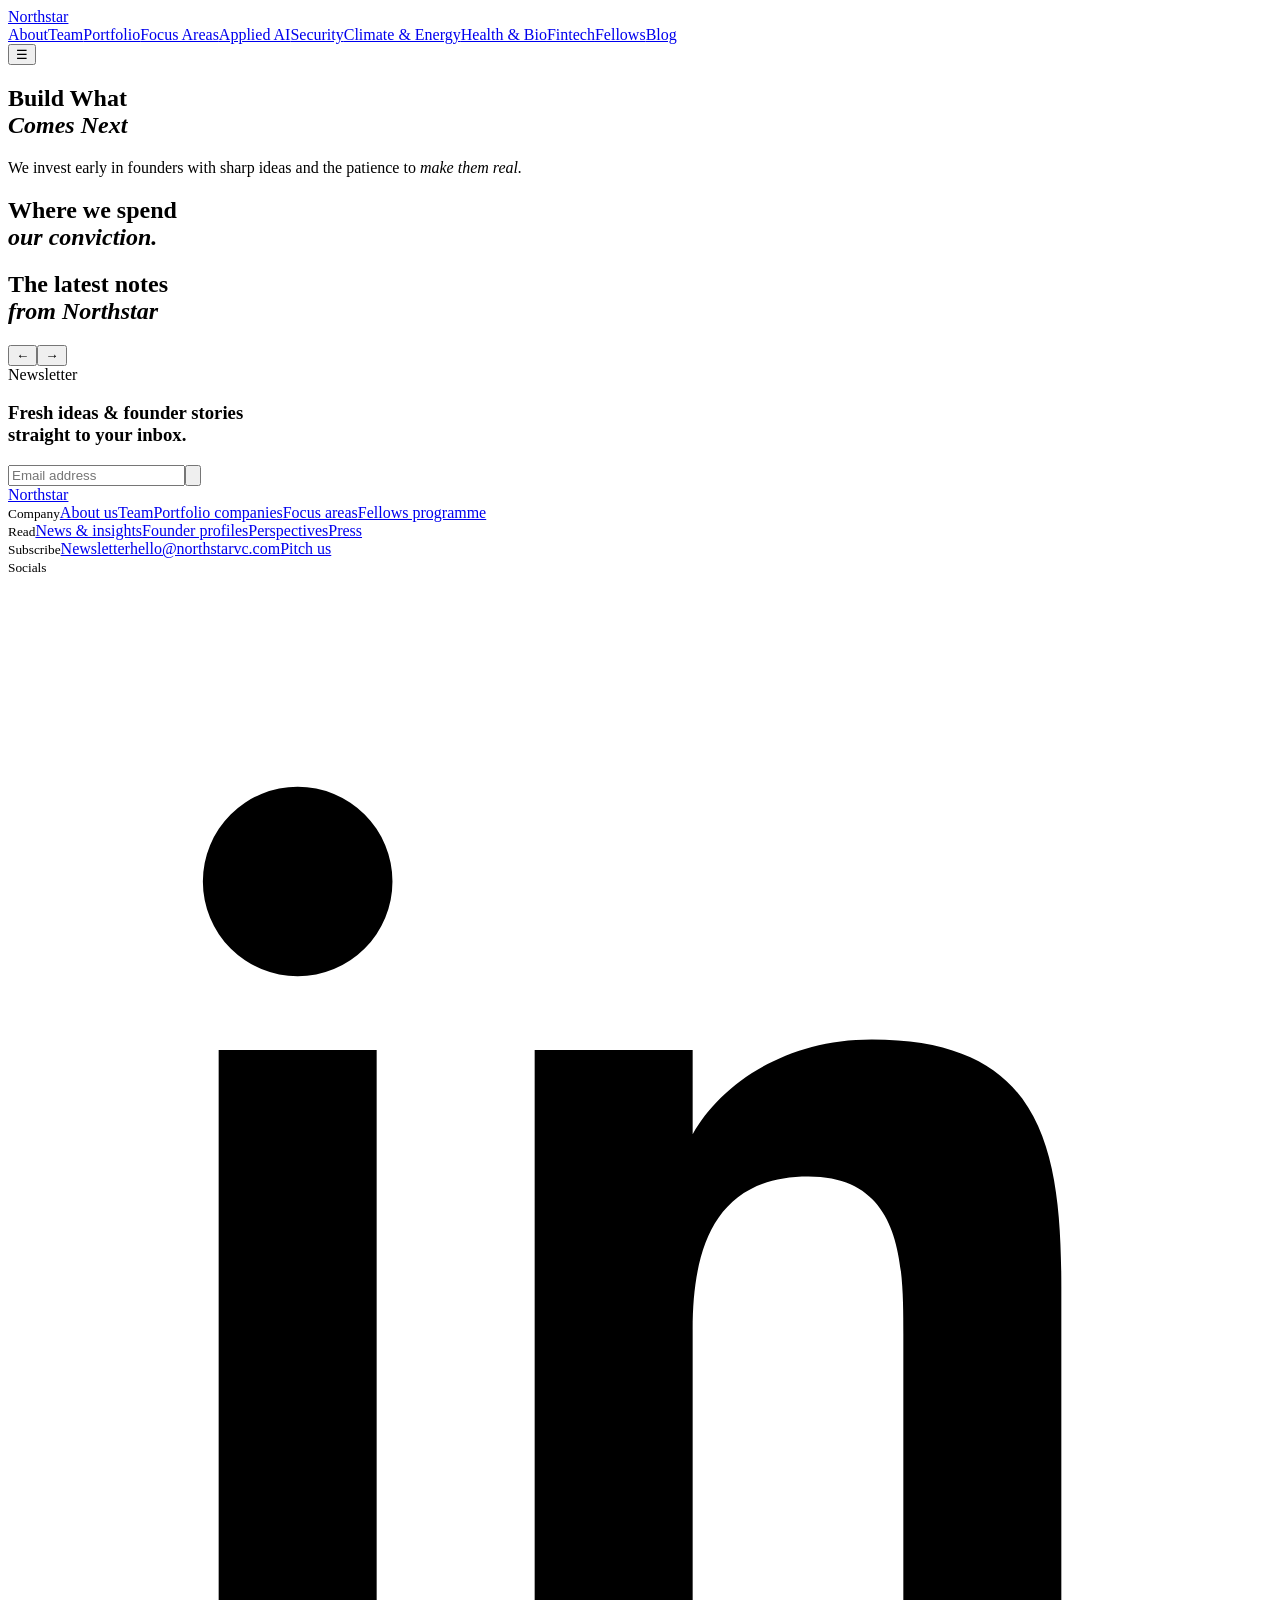
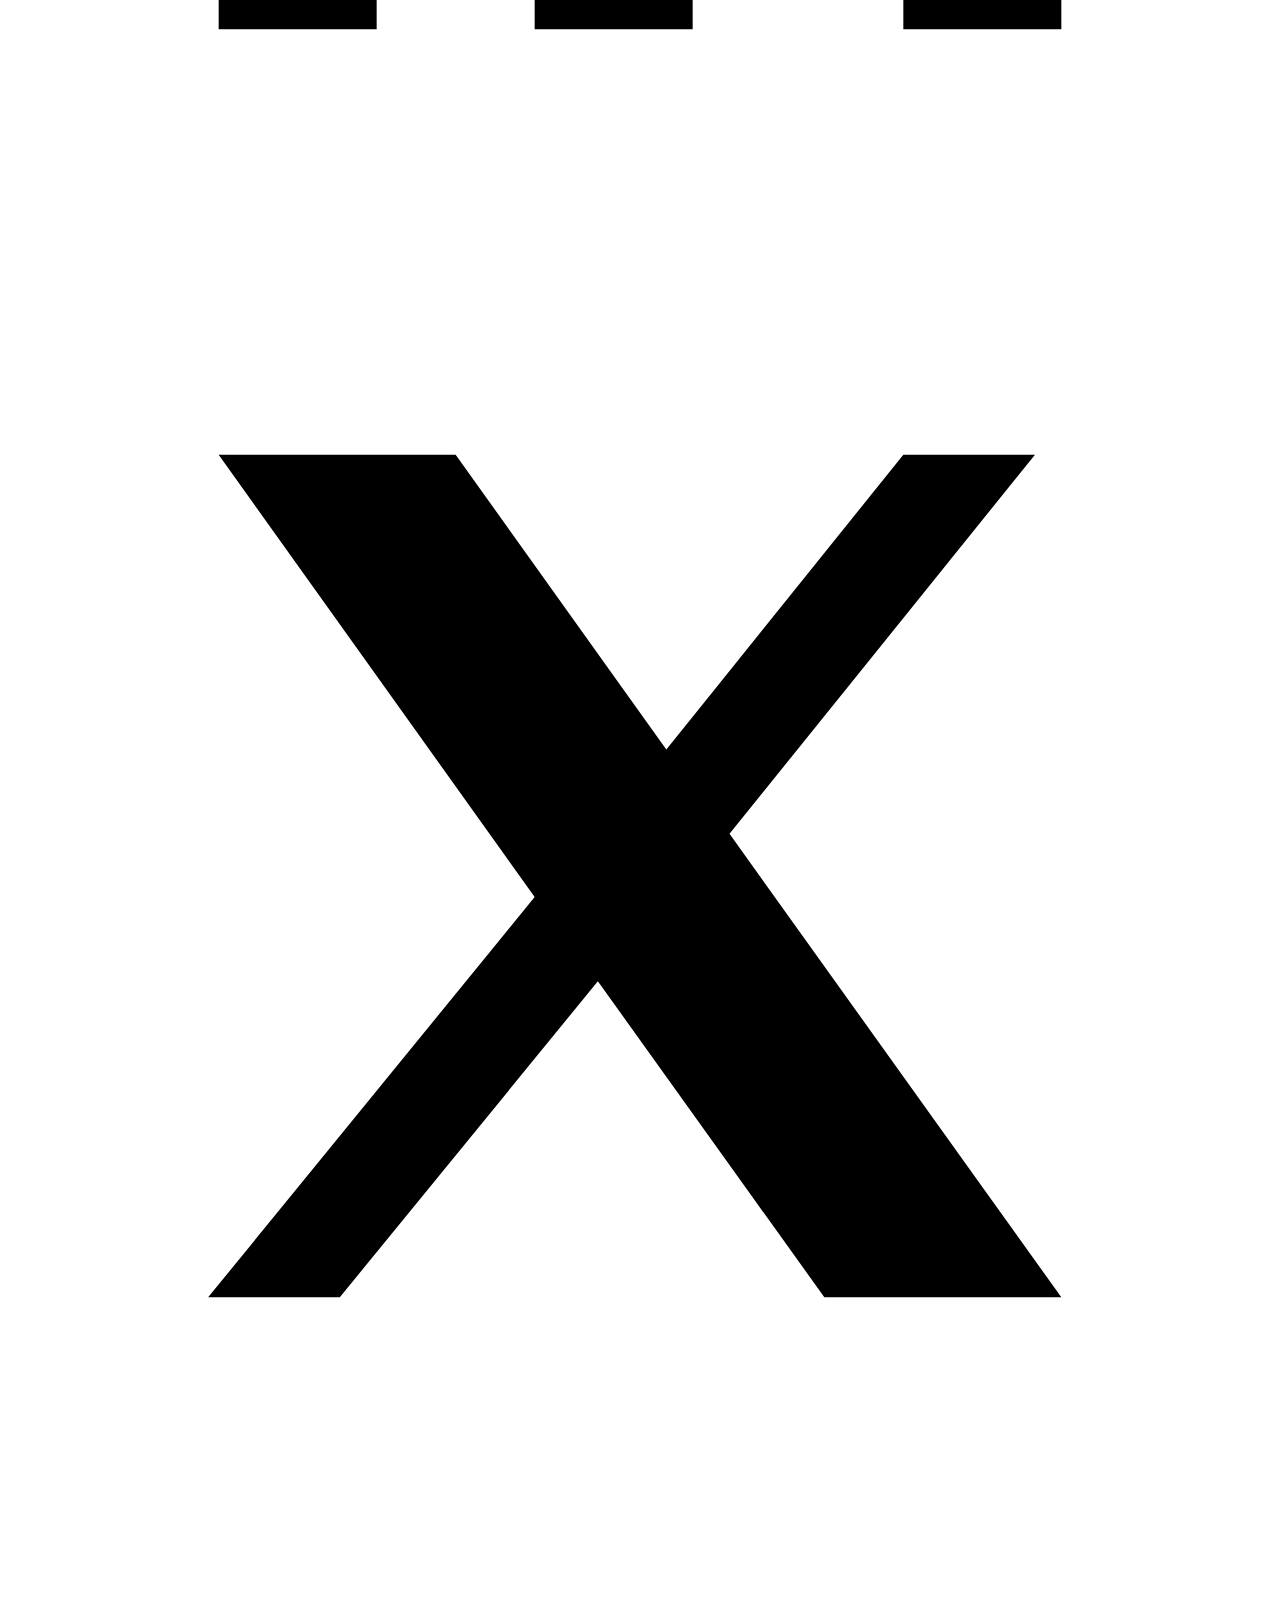
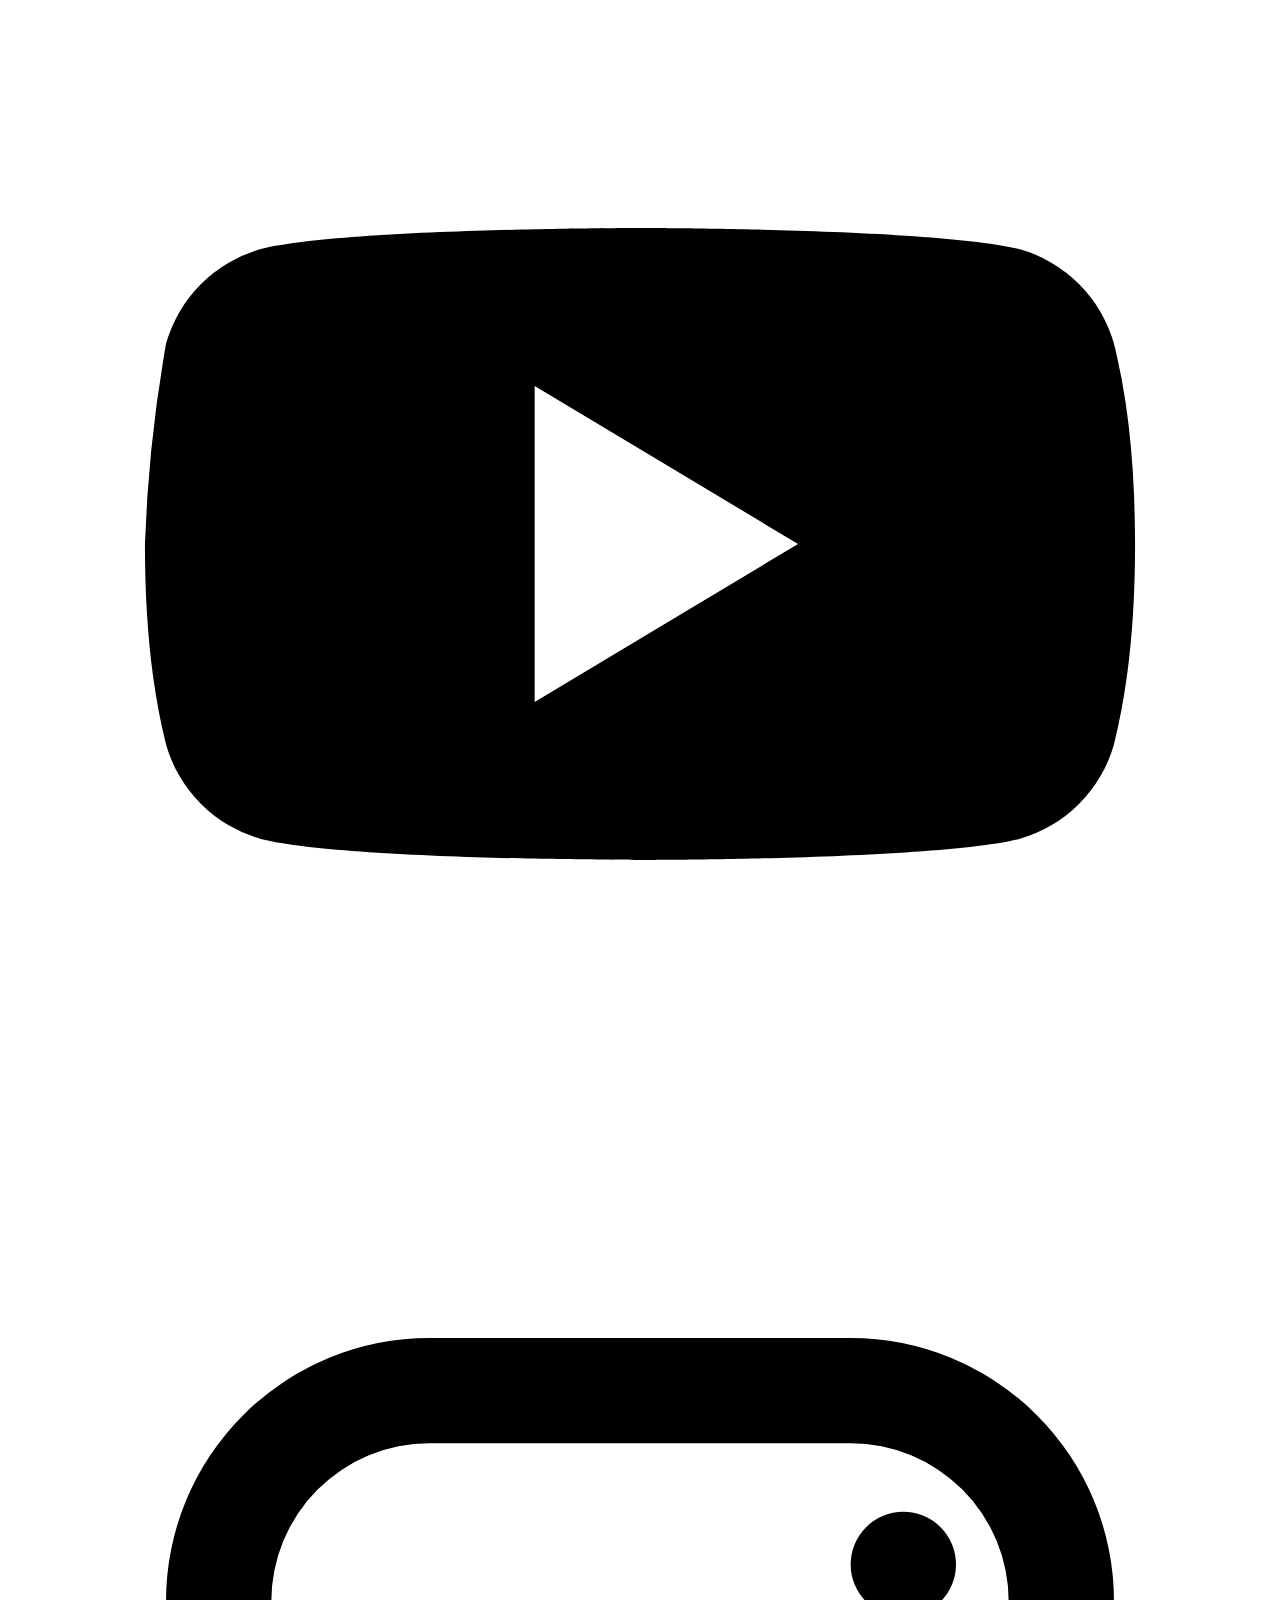
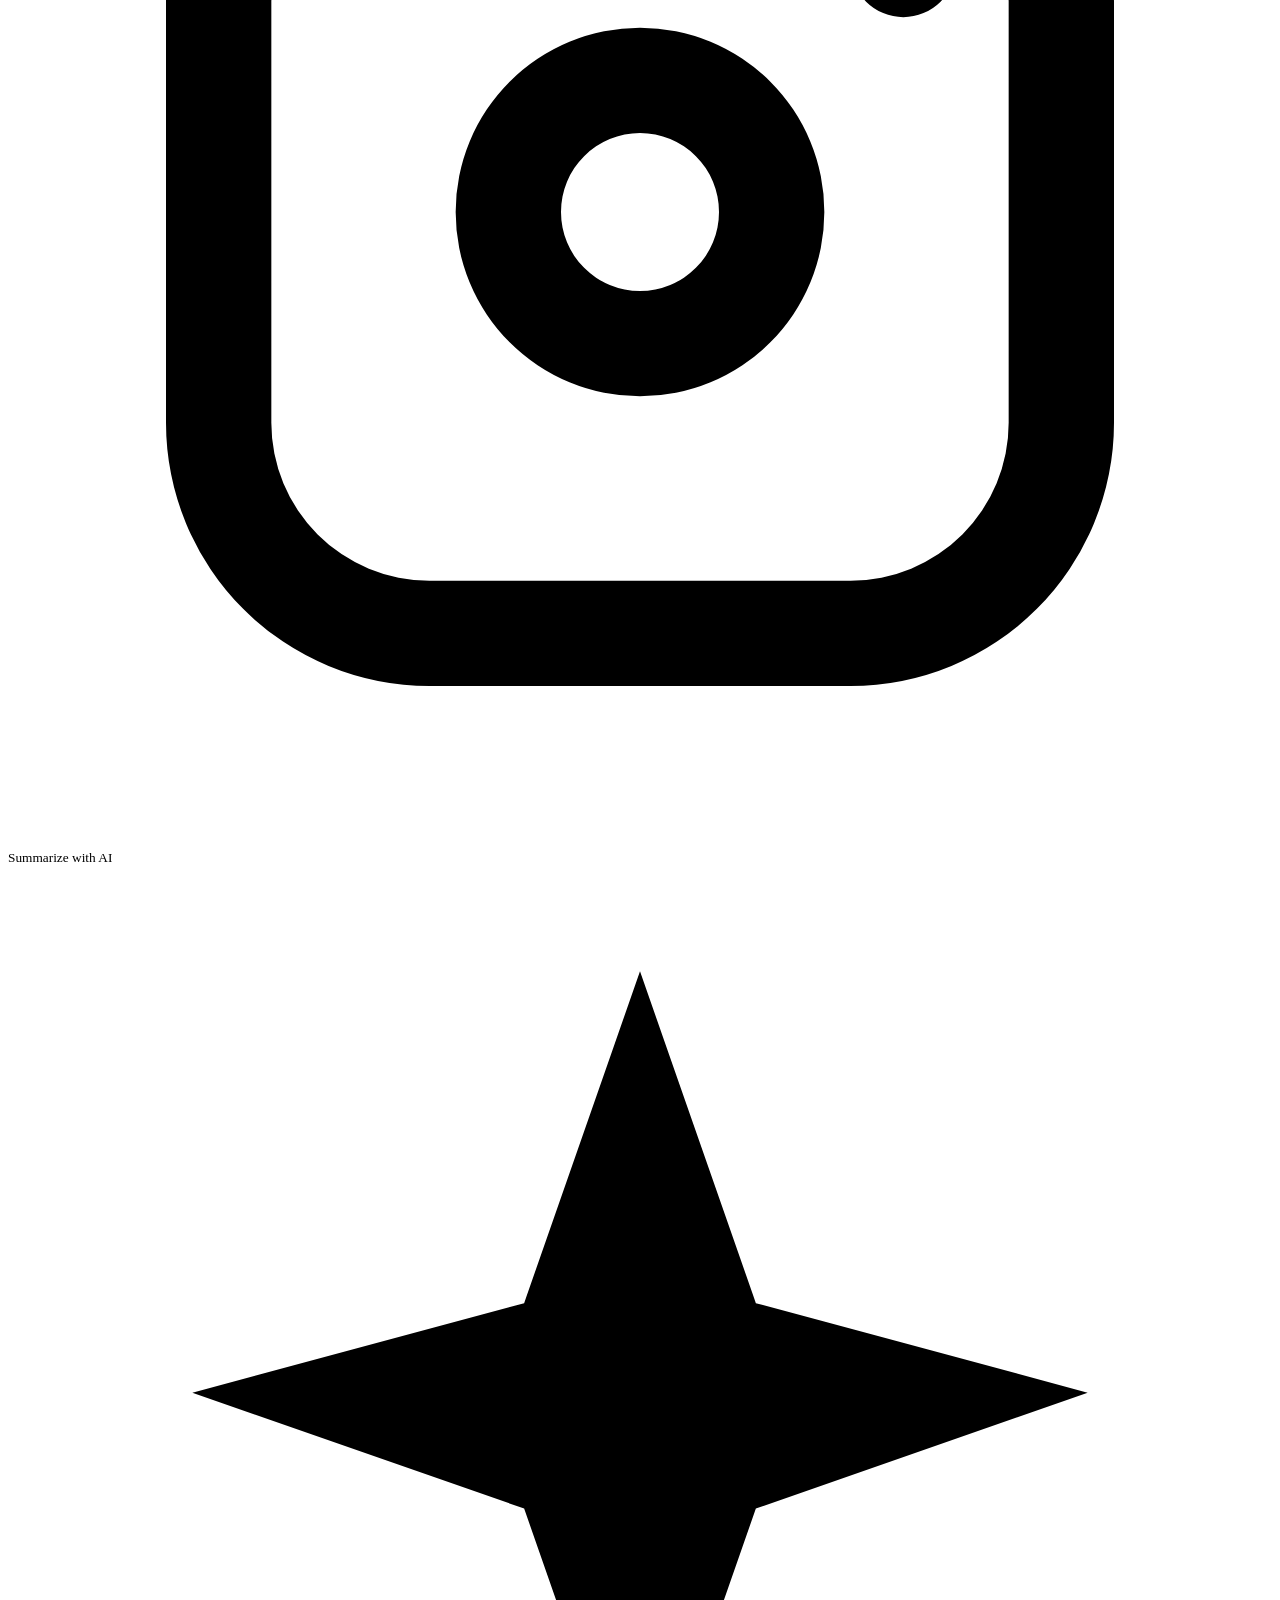
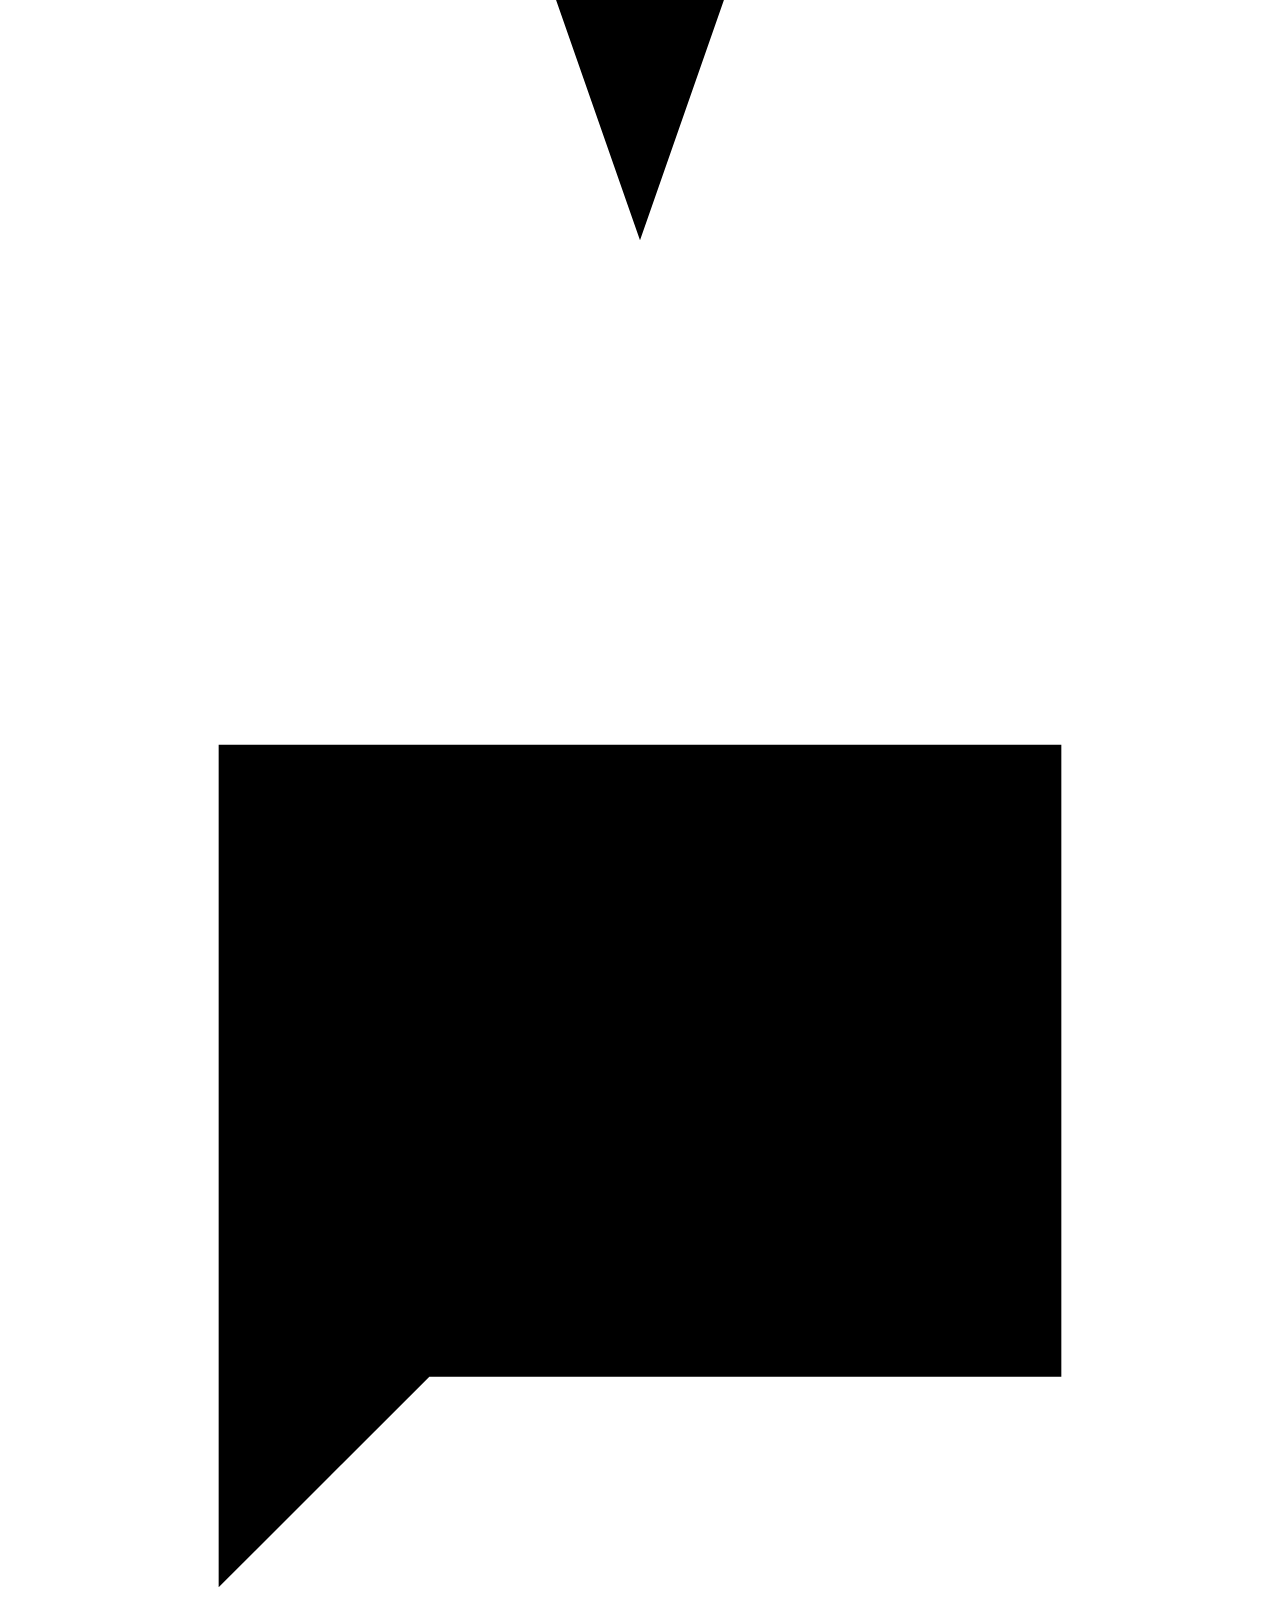
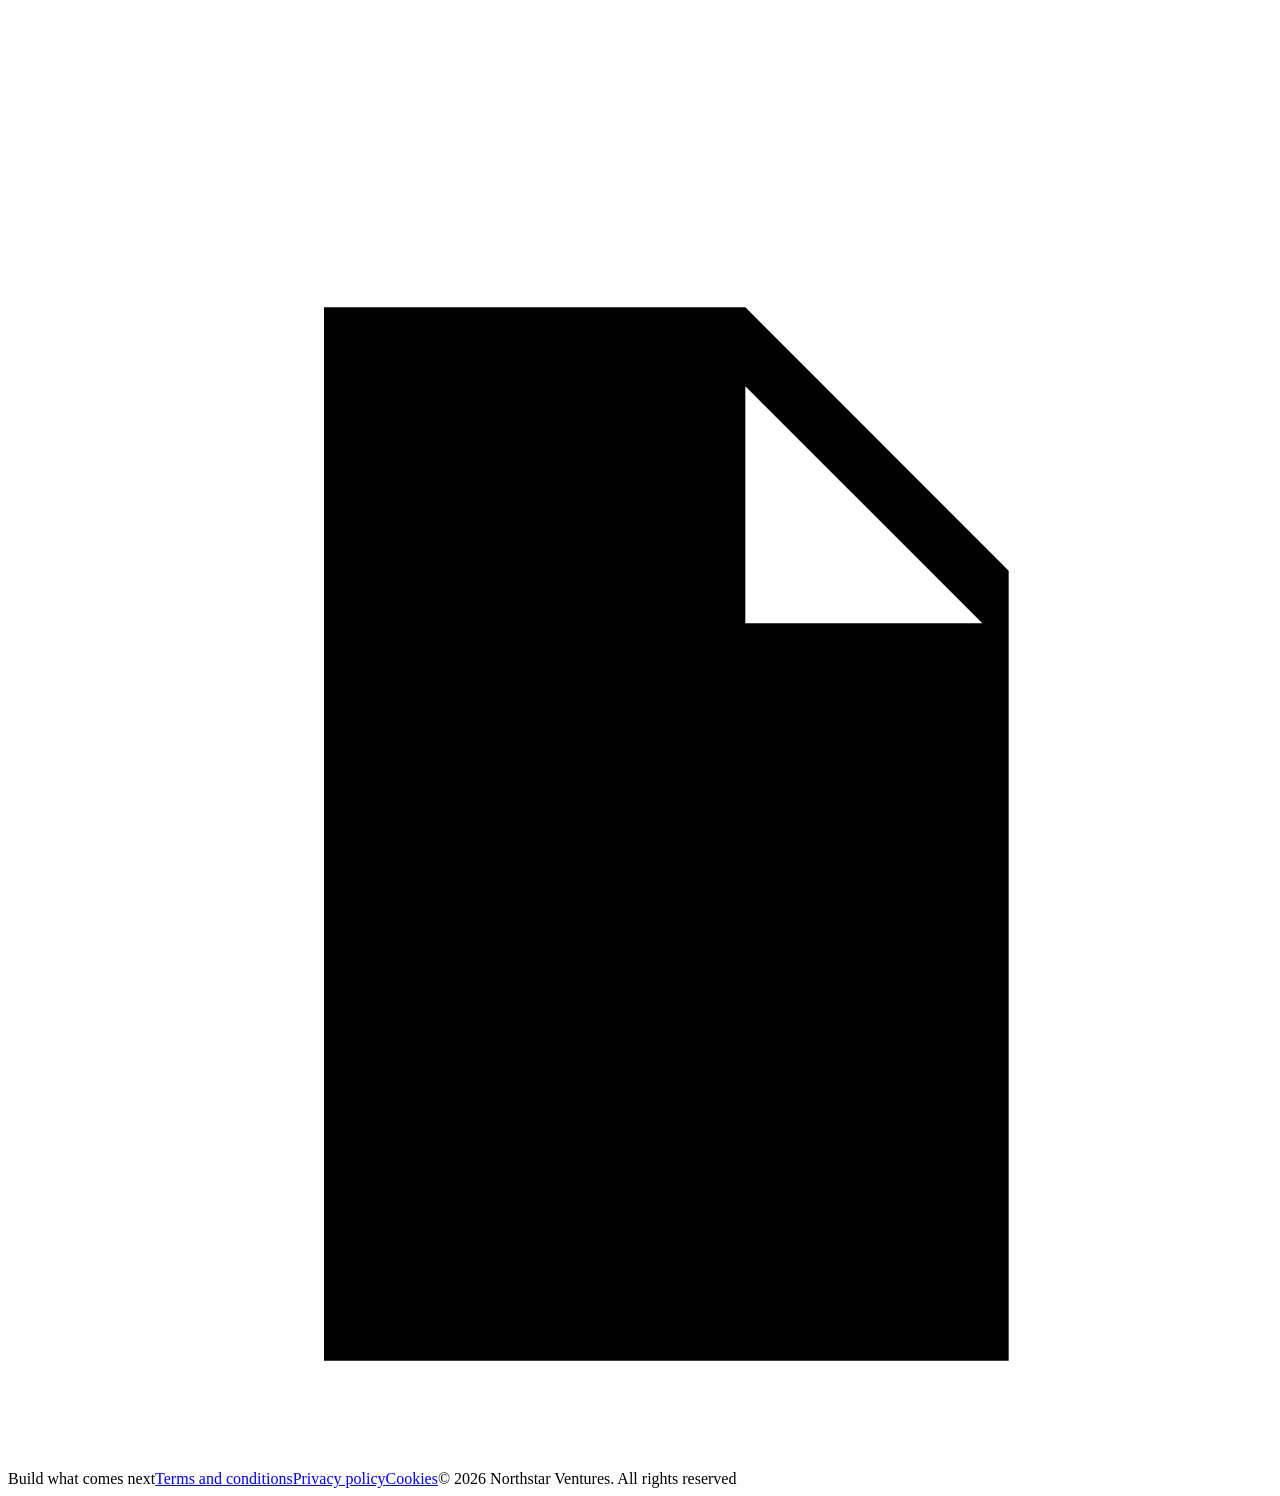
==== commit 9c62c010: "Add files via upload" ====
--- a/index.html
+++ b/index.html
@@ -1,5 +1,5 @@
 <!doctype html><html lang="en"><head><meta charset="utf-8"><meta name="viewport" content="width=device-width,initial-scale=1">
-<title>Northstar Ventures</title><link rel="stylesheet" href="assets/style.css"></head><body data-page="index.html">
+<title>Northstar Ventures</title><link rel="icon" href="assets/favicon.svg" type="image/svg+xml"><link rel="stylesheet" href="assets/style.css"></head><body data-page="index.html">
 <header><div class="bar"><a class="logo" href="index.html"><span class="mark"></span>Northstar</a><nav><a href="about.html">About</a><a href="team.html">Team</a><a href="portfolio.html">Portfolio</a><span class="nd"><a href="focus-areas.html">Focus Areas</a><span class="ndm"><a href="focus.html?a=applied-ai">Applied AI</a><a href="focus.html?a=security">Security</a><a href="focus.html?a=climate-energy">Climate & Energy</a><a href="focus.html?a=health-bio">Health &amp; Bio</a><a href="focus.html?a=fintech">Fintech</a></span></span><a href="fellows.html">Fellows</a><a href="blog.html">Blog</a></nav><button class="burger" aria-label="Menu">☰</button></div></header>
 <main>
 <section class="hero"><h1>Build What<br><em>Comes Next</em></h1>
@@ -8,16 +8,13 @@
 <div id="stories"></div>
 <section class="band"><div class="frame split"><div><h2>Where we spend<br><em>our conviction.</em></h2><ul class="areas" id="areas"></ul></div><div class="panel" id="panel"><span id="panelLabel"></span></div></div></section>
 <section class="band"><div class="frame insights"><div class="ins-head"><h2>The latest notes<br><em>from Northstar</em></h2><div class="arrows"><button id="prev" aria-label="Previous">←</button><button id="next" aria-label="Next">→</button></div></div><div class="track" id="track"></div></div></section></main>
-<section class="cta"><div class="tiles">
+<section class="cta" id="subscribe"><div class="tiles">
 <div class="t"></div><div class="t"></div><div class="t sp"></div><div class="t sp" style="grid-column:span 2"></div><div class="t sp"></div>
 <div class="t"></div><div class="t sp text" style="grid-column:span 2"><span class="pill">Newsletter</span><h3>Fresh ideas &amp; founder stories<br><span>straight to your inbox.</span></h3></div>
 <div class="t sp form" style="grid-column:span 2"><div class="blank"></div><form class="news"><input type="email" placeholder="Email address" aria-label="Email address" required><button aria-label="Subscribe"><svg viewBox="0 0 24 24"><path d="M5 12h13m-5-5 5 5-5 5" fill="none" stroke="currentColor" stroke-width="2" stroke-linecap="round"/></svg></button></form></div><div class="t sp"></div>
 <div class="t"></div><div class="t sp" style="grid-column:span 3"></div><div class="t sp" style="grid-column:span 2"></div>
 </div></section>
 <footer><div class="foot"><a class="logo big" href="index.html"><span class="mark"></span>Northstar</a>
-<div class="cols"><div><small>Company</small><a href="portfolio.html">Portfolio jobs</a></div>
-<div><small>Subscribe</small><a href="blog.html">Subscribe</a></div>
-<div><small>Socials</small><div class="icons"><a href="#" class="ic" aria-label="LinkedIn"><svg viewBox="0 0 24 24"><path d="M4 9h3v11H4zM5.5 4a1.8 1.8 0 110 3.6 1.8 1.8 0 010-3.6zM10 9h3v1.6c.5-.9 1.7-1.8 3.4-1.8 3.2 0 3.6 2 3.6 4.7V20h-3v-5.6c0-1.3 0-3-1.8-3s-2.2 1.4-2.2 2.9V20h-3z"/></svg></a><a href="#" class="ic" aria-label="X"><svg viewBox="0 0 24 24"><path d="M4 4h4.5l4 5.6L17 4h2.5l-5.8 7.2L20 20h-4.5l-4.3-6-4.9 6H3.8l6.2-7.6z"/></svg></a><a href="#" class="ic" aria-label="YouTube"><svg viewBox="0 0 24 24"><path d="M21 8.2a2.6 2.6 0 00-1.8-1.8C17.6 6 12 6 12 6s-5.6 0-7.2.4A2.6 2.6 0 003 8.2 27 27 0 002.6 12c0 1.3.1 2.6.4 3.8a2.6 2.6 0 001.8 1.8C6.4 18 12 18 12 18s5.6 0 7.2-.4a2.6 2.6 0 001.8-1.8c.3-1.2.4-2.5.4-3.8s-.1-2.6-.4-3.8zM10 15V9l5 3z"/></svg></a><a href="#" class="ic" aria-label="Instagram"><svg viewBox="0 0 24 24"><path d="M8 3h8a5 5 0 015 5v8a5 5 0 01-5 5H8a5 5 0 01-5-5V8a5 5 0 015-5zm0 2a3 3 0 00-3 3v8a3 3 0 003 3h8a3 3 0 003-3V8a3 3 0 00-3-3zm4 3.5a3.5 3.5 0 110 7 3.5 3.5 0 010-7zm0 2a1.5 1.5 0 100 3 1.5 1.5 0 000-3zM17 6.3a1 1 0 110 2 1 1 0 010-2z"/></svg></a></div></div>
-<div><small>Summarize with AI</small><div class="icons"><a href="#" class="ic" aria-label="AI assistant"><svg viewBox="0 0 24 24"><path d="M12 2l2.2 6.3L20.5 10l-6.3 2.2L12 18.5l-2.2-6.3L3.5 10l6.3-1.7z"/></svg></a><a href="#" class="ic" aria-label="Chat"><svg viewBox="0 0 24 24"><path d="M4 4h16v12H8l-4 4z"/></svg></a><a href="#" class="ic" aria-label="Summary"><svg viewBox="0 0 24 24"><path d="M6 2h8l5 5v15H6zm8 1.5V8h4.5z"/></svg></a></div></div></div></div>
-<div class="legal"><span class="accent">Build what comes next</span><span><a href="#">Terms and conditions</a><a href="#">Privacy policy</a></span><span>© 2026 Northstar Ventures. All rights reserved</span></div></footer>
+<div class="cols"><div><small>Company</small><a href="about.html">About us</a><a href="team.html">Team</a><a href="portfolio.html">Portfolio companies</a><a href="focus-areas.html">Focus areas</a><a href="fellows.html">Fellows programme</a></div><div><small>Read</small><a href="blog.html">News &amp; insights</a><a href="blog.html#bStories">Founder profiles</a><a href="blog.html#bViews">Perspectives</a><a href="blog.html#bPress">Press</a></div><div><small>Subscribe</small><a href="blog.html#subscribe">Newsletter</a><a href="mailto:hello@northstarvc.com">hello@northstarvc.com</a><a href="mailto:pitch@northstarvc.com">Pitch us</a></div><div><small>Socials</small><div class="icons"><a href="https://www.linkedin.com/company/northstar-ventures" class="ic" aria-label="LinkedIn" target="_blank" rel="noopener"><svg viewBox="0 0 24 24"><path d="M4 9h3v11H4zM5.5 4a1.8 1.8 0 110 3.6 1.8 1.8 0 010-3.6zM10 9h3v1.6c.5-.9 1.7-1.8 3.4-1.8 3.2 0 3.6 2 3.6 4.7V20h-3v-5.6c0-1.3 0-3-1.8-3s-2.2 1.4-2.2 2.9V20h-3z"/></svg></a><a href="https://x.com/northstarvc" class="ic" aria-label="X" target="_blank" rel="noopener"><svg viewBox="0 0 24 24"><path d="M4 4h4.5l4 5.6L17 4h2.5l-5.8 7.2L20 20h-4.5l-4.3-6-4.9 6H3.8l6.2-7.6z"/></svg></a><a href="https://www.youtube.com/@northstarventures" class="ic" aria-label="YouTube" target="_blank" rel="noopener"><svg viewBox="0 0 24 24"><path d="M21 8.2a2.6 2.6 0 00-1.8-1.8C17.6 6 12 6 12 6s-5.6 0-7.2.4A2.6 2.6 0 003 8.2 27 27 0 002.6 12c0 1.3.1 2.6.4 3.8a2.6 2.6 0 001.8 1.8C6.4 18 12 18 12 18s5.6 0 7.2-.4a2.6 2.6 0 001.8-1.8c.3-1.2.4-2.5.4-3.8s-.1-2.6-.4-3.8zM10 15V9l5 3z"/></svg></a><a href="https://www.instagram.com/northstarventures" class="ic" aria-label="Instagram" target="_blank" rel="noopener"><svg viewBox="0 0 24 24"><path d="M8 3h8a5 5 0 015 5v8a5 5 0 01-5 5H8a5 5 0 01-5-5V8a5 5 0 015-5zm0 2a3 3 0 00-3 3v8a3 3 0 003 3h8a3 3 0 003-3V8a3 3 0 00-3-3zm4 3.5a3.5 3.5 0 110 7 3.5 3.5 0 010-7zm0 2a1.5 1.5 0 100 3 1.5 1.5 0 000-3zM17 6.3a1 1 0 110 2 1 1 0 010-2z"/></svg></a></div></div><div><small>Summarize with AI</small><div class="icons"><a href="https://chatgpt.com/?q=Summarise%20Northstar%20Ventures%20%28northstarvc.com%29%3A%20their%20thesis%2C%20focus%20areas%20and%20portfolio." class="ic" aria-label="AI assistant" target="_blank" rel="noopener"><svg viewBox="0 0 24 24"><path d="M12 2l2.2 6.3L20.5 10l-6.3 2.2L12 18.5l-2.2-6.3L3.5 10l6.3-1.7z"/></svg></a><a href="https://claude.ai/new?q=Summarise%20Northstar%20Ventures%20%28northstarvc.com%29%3A%20their%20thesis%2C%20focus%20areas%20and%20portfolio." class="ic" aria-label="Chat" target="_blank" rel="noopener"><svg viewBox="0 0 24 24"><path d="M4 4h16v12H8l-4 4z"/></svg></a><a href="blog.html" class="ic" aria-label="Summary"><svg viewBox="0 0 24 24"><path d="M6 2h8l5 5v15H6zm8 1.5V8h4.5z"/></svg></a></div></div></div></div>
+<div class="legal"><span class="accent">Build what comes next</span><span><a href="terms.html">Terms and conditions</a><a href="privacy.html">Privacy policy</a><a href="privacy.html#cookies">Cookies</a></span><span>&copy; 2026 Northstar Ventures. All rights reserved</span></div></footer>
 <script src="assets/data.js"></script><script src="assets/app.js"></script></body></html>
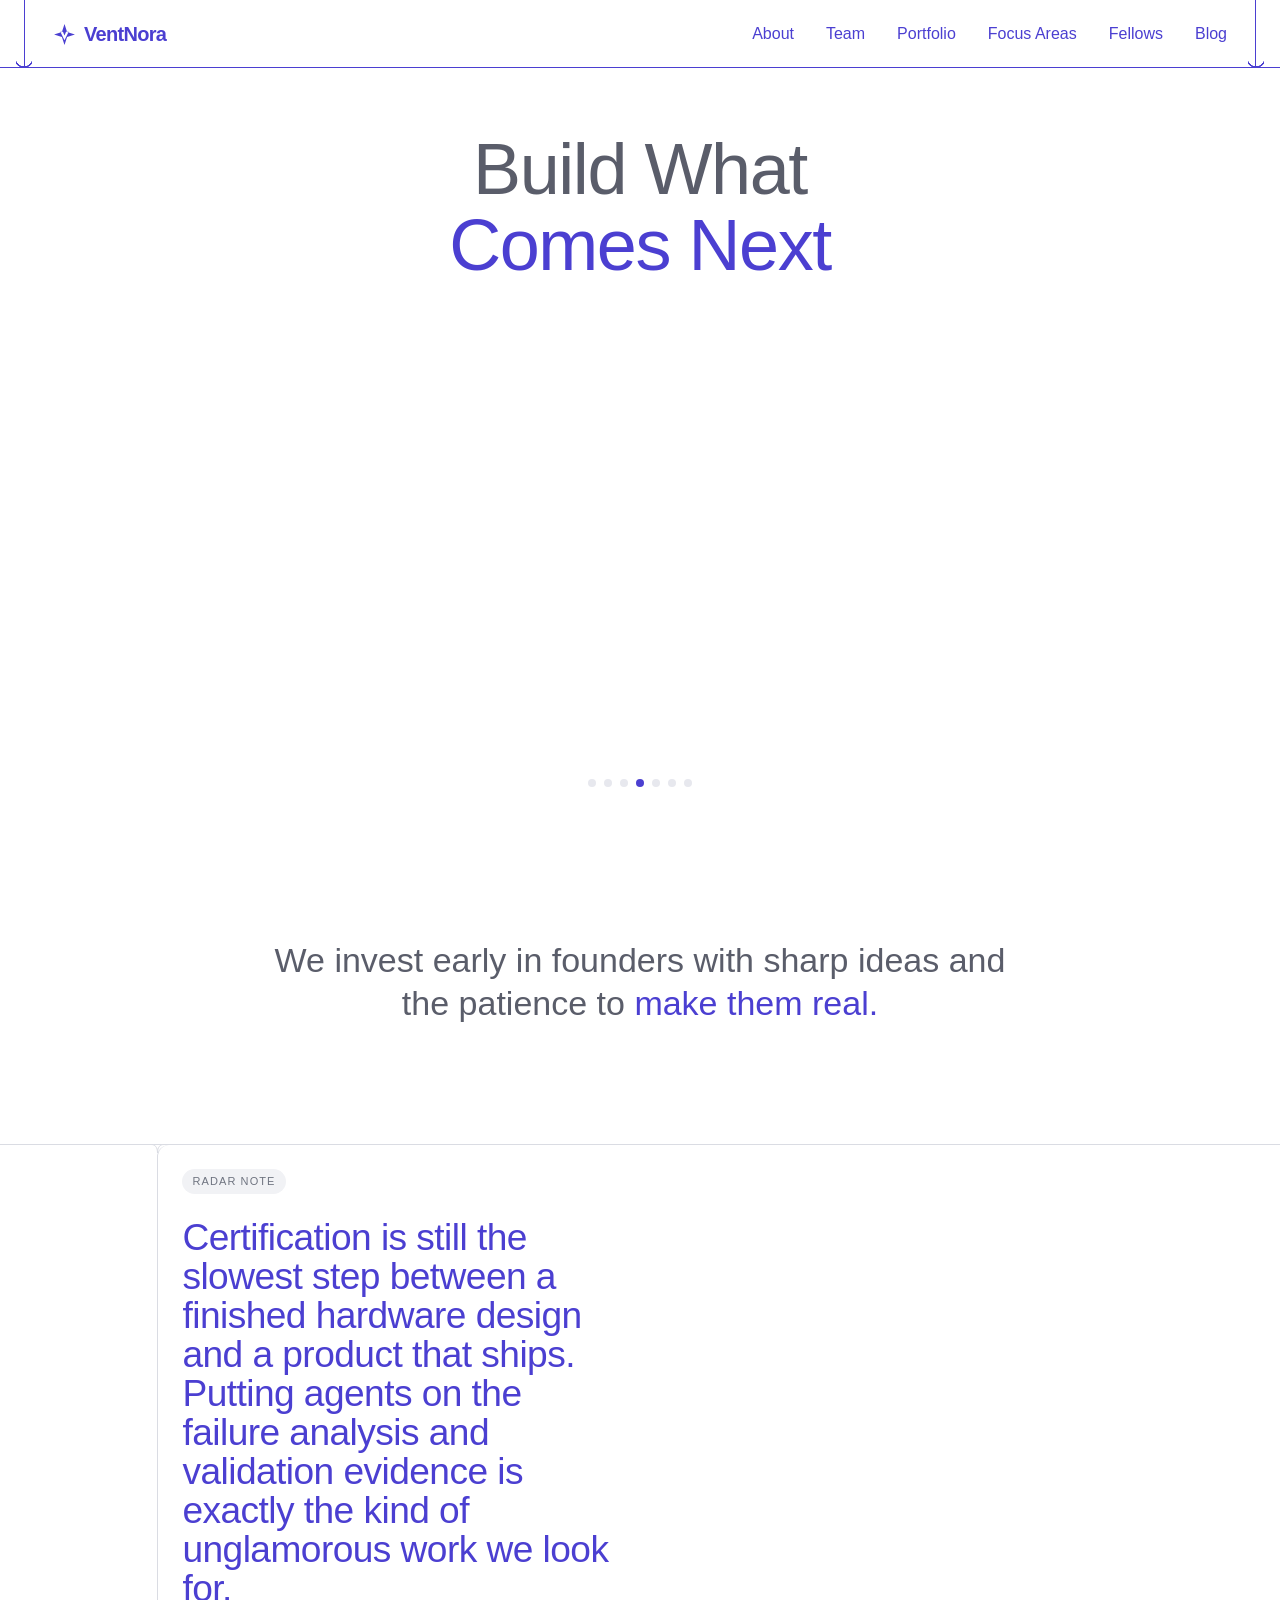
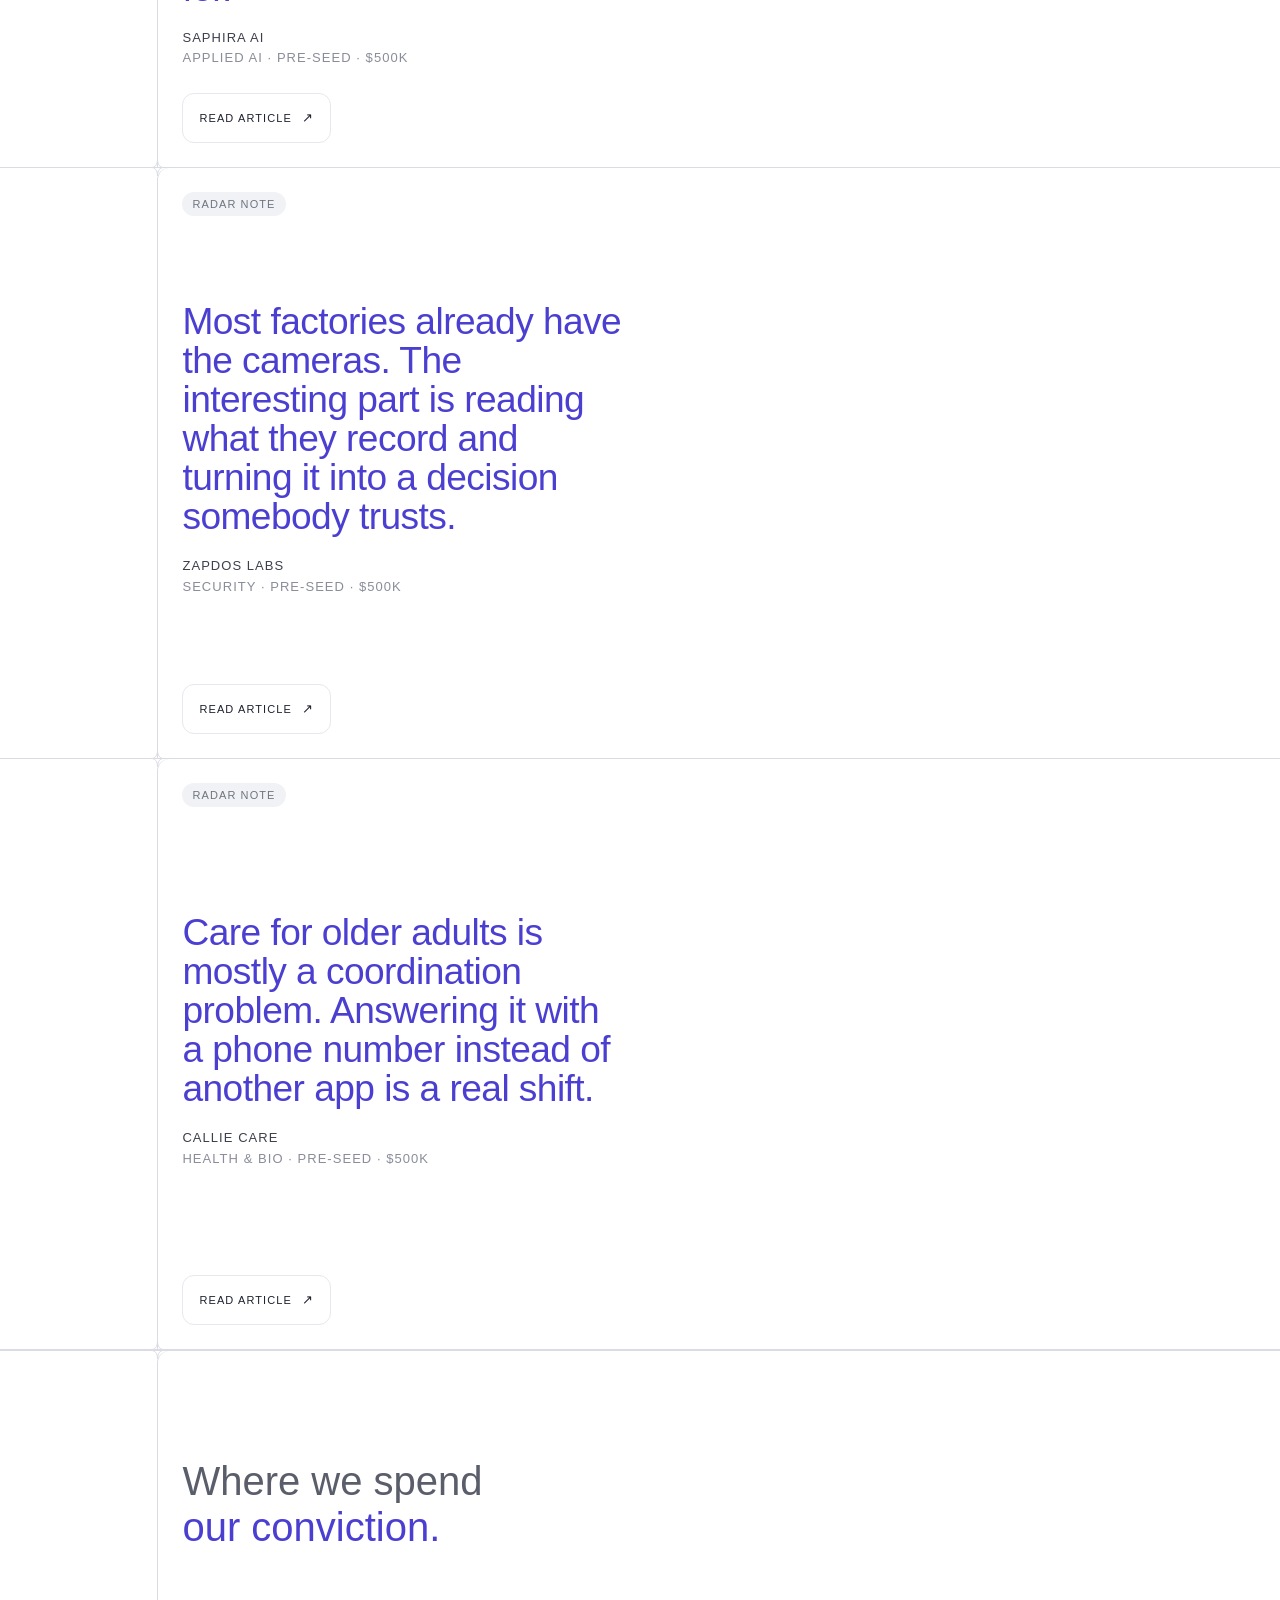
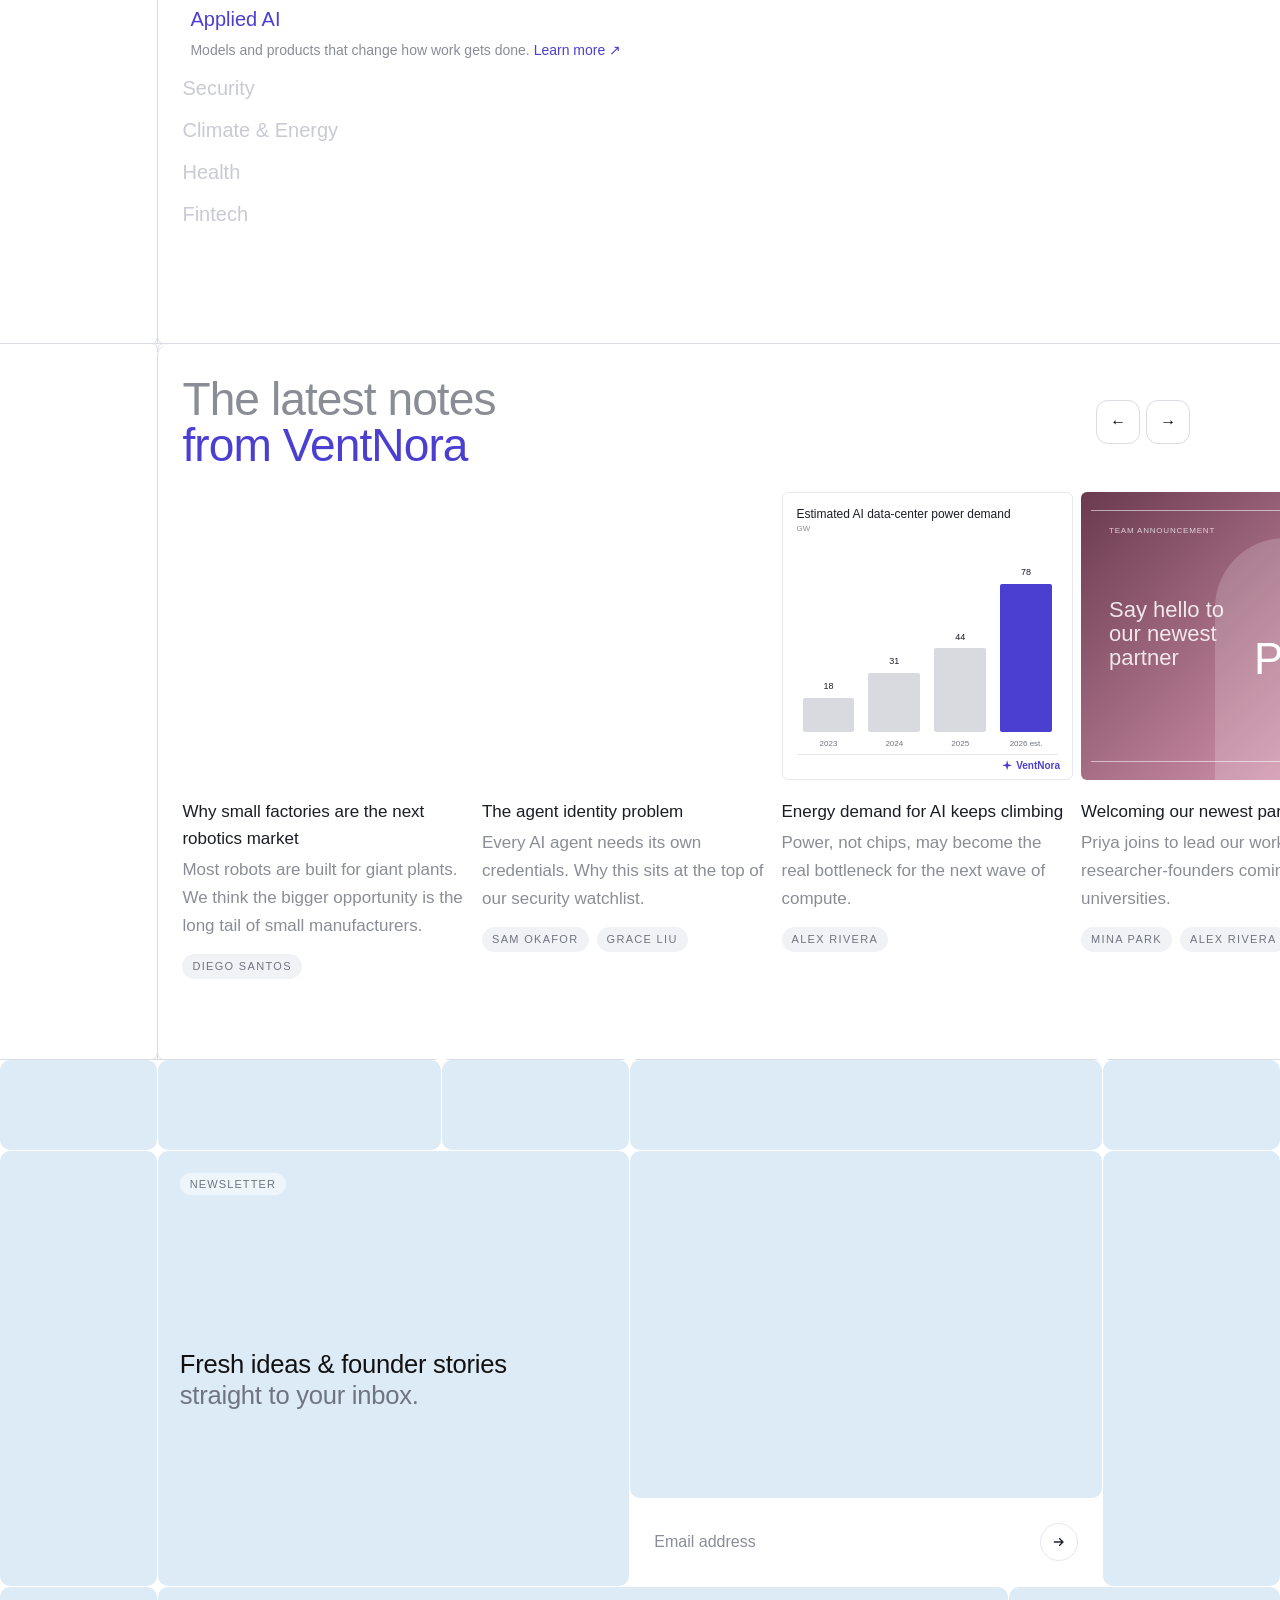
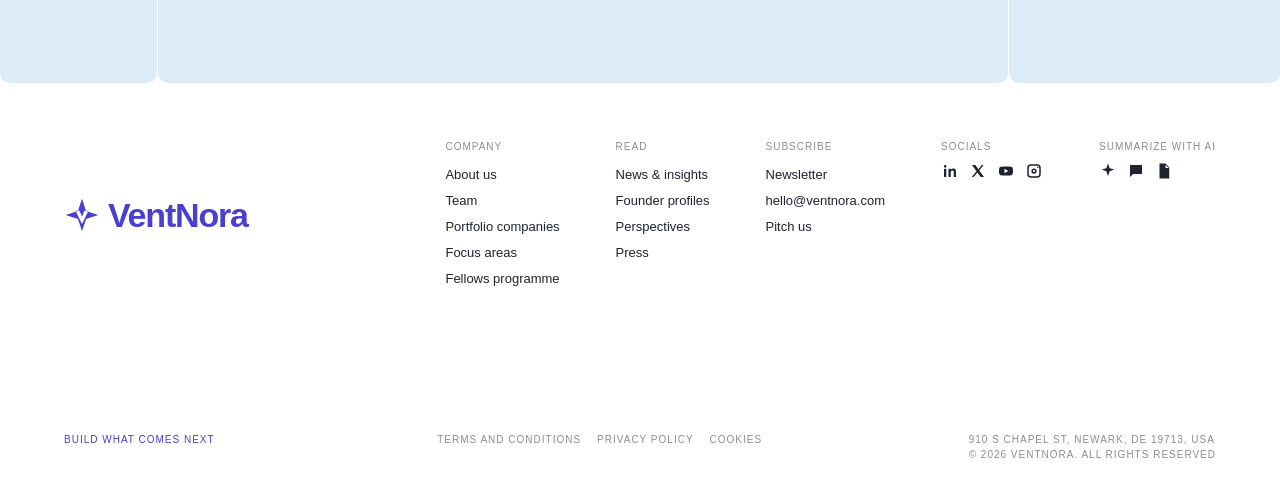
==== commit dd340274: "Add files via upload" ====
--- a/index.html
+++ b/index.html
@@ -1,20 +1,20 @@
 <!doctype html><html lang="en"><head><meta charset="utf-8"><meta name="viewport" content="width=device-width,initial-scale=1">
-<title>Northstar Ventures</title><link rel="icon" href="assets/favicon.svg" type="image/svg+xml"><link rel="stylesheet" href="assets/style.css"></head><body data-page="index.html">
-<header><div class="bar"><a class="logo" href="index.html"><span class="mark"></span>Northstar</a><nav><a href="about.html">About</a><a href="team.html">Team</a><a href="portfolio.html">Portfolio</a><span class="nd"><a href="focus-areas.html">Focus Areas</a><span class="ndm"><a href="focus.html?a=applied-ai">Applied AI</a><a href="focus.html?a=security">Security</a><a href="focus.html?a=climate-energy">Climate & Energy</a><a href="focus.html?a=health-bio">Health &amp; Bio</a><a href="focus.html?a=fintech">Fintech</a></span></span><a href="fellows.html">Fellows</a><a href="blog.html">Blog</a></nav><button class="burger" aria-label="Menu">☰</button></div></header>
+<title>VentNora</title><link rel="icon" href="assets/favicon.svg" type="image/svg+xml"><link rel="stylesheet" href="assets/style.css"></head><body data-page="index.html">
+<header><div class="bar"><a class="logo" href="index.html"><span class="mark"></span><span class="wordmark"><span>Vent</span><b>Nora</b></span></a><nav><a href="about.html">About</a><a href="team.html">Team</a><a href="portfolio.html">Portfolio</a><span class="nd"><a href="focus-areas.html">Focus Areas</a><span class="ndm"><a href="focus.html?a=applied-ai">Applied AI</a><a href="focus.html?a=security">Security</a><a href="focus.html?a=climate-energy">Climate & Energy</a><a href="focus.html?a=health-bio">Health &amp; Bio</a><a href="focus.html?a=fintech">Fintech</a></span></span><a href="fellows.html">Fellows</a><a href="blog.html">Blog</a></nav><button class="burger" aria-label="Menu">☰</button></div></header>
 <main>
 <section class="hero"><h1>Build What<br><em>Comes Next</em></h1>
 <div class="stage" id="stage"></div><div class="dots" id="dots"></div></section>
 <section class="mission"><p class="reveal">We invest early in founders with sharp ideas and the patience to <em>make them real.</em></p></section>
 <div id="stories"></div>
 <section class="band"><div class="frame split"><div><h2>Where we spend<br><em>our conviction.</em></h2><ul class="areas" id="areas"></ul></div><div class="panel" id="panel"><span id="panelLabel"></span></div></div></section>
-<section class="band"><div class="frame insights"><div class="ins-head"><h2>The latest notes<br><em>from Northstar</em></h2><div class="arrows"><button id="prev" aria-label="Previous">←</button><button id="next" aria-label="Next">→</button></div></div><div class="track" id="track"></div></div></section></main>
+<section class="band"><div class="frame insights"><div class="ins-head"><h2>The latest notes<br><em>from VentNora</em></h2><div class="arrows"><button id="prev" aria-label="Previous">←</button><button id="next" aria-label="Next">→</button></div></div><div class="track" id="track"></div></div></section></main>
 <section class="cta" id="subscribe"><div class="tiles">
 <div class="t"></div><div class="t"></div><div class="t sp"></div><div class="t sp" style="grid-column:span 2"></div><div class="t sp"></div>
 <div class="t"></div><div class="t sp text" style="grid-column:span 2"><span class="pill">Newsletter</span><h3>Fresh ideas &amp; founder stories<br><span>straight to your inbox.</span></h3></div>
 <div class="t sp form" style="grid-column:span 2"><div class="blank"></div><form class="news"><input type="email" placeholder="Email address" aria-label="Email address" required><button aria-label="Subscribe"><svg viewBox="0 0 24 24"><path d="M5 12h13m-5-5 5 5-5 5" fill="none" stroke="currentColor" stroke-width="2" stroke-linecap="round"/></svg></button></form></div><div class="t sp"></div>
 <div class="t"></div><div class="t sp" style="grid-column:span 3"></div><div class="t sp" style="grid-column:span 2"></div>
 </div></section>
-<footer><div class="foot"><a class="logo big" href="index.html"><span class="mark"></span>Northstar</a>
-<div class="cols"><div><small>Company</small><a href="about.html">About us</a><a href="team.html">Team</a><a href="portfolio.html">Portfolio companies</a><a href="focus-areas.html">Focus areas</a><a href="fellows.html">Fellows programme</a></div><div><small>Read</small><a href="blog.html">News &amp; insights</a><a href="blog.html#bStories">Founder profiles</a><a href="blog.html#bViews">Perspectives</a><a href="blog.html#bPress">Press</a></div><div><small>Subscribe</small><a href="blog.html#subscribe">Newsletter</a><a href="mailto:hello@northstarvc.com">hello@northstarvc.com</a><a href="mailto:pitch@northstarvc.com">Pitch us</a></div><div><small>Socials</small><div class="icons"><a href="https://www.linkedin.com/company/northstar-ventures" class="ic" aria-label="LinkedIn" target="_blank" rel="noopener"><svg viewBox="0 0 24 24"><path d="M4 9h3v11H4zM5.5 4a1.8 1.8 0 110 3.6 1.8 1.8 0 010-3.6zM10 9h3v1.6c.5-.9 1.7-1.8 3.4-1.8 3.2 0 3.6 2 3.6 4.7V20h-3v-5.6c0-1.3 0-3-1.8-3s-2.2 1.4-2.2 2.9V20h-3z"/></svg></a><a href="https://x.com/northstarvc" class="ic" aria-label="X" target="_blank" rel="noopener"><svg viewBox="0 0 24 24"><path d="M4 4h4.5l4 5.6L17 4h2.5l-5.8 7.2L20 20h-4.5l-4.3-6-4.9 6H3.8l6.2-7.6z"/></svg></a><a href="https://www.youtube.com/@northstarventures" class="ic" aria-label="YouTube" target="_blank" rel="noopener"><svg viewBox="0 0 24 24"><path d="M21 8.2a2.6 2.6 0 00-1.8-1.8C17.6 6 12 6 12 6s-5.6 0-7.2.4A2.6 2.6 0 003 8.2 27 27 0 002.6 12c0 1.3.1 2.6.4 3.8a2.6 2.6 0 001.8 1.8C6.4 18 12 18 12 18s5.6 0 7.2-.4a2.6 2.6 0 001.8-1.8c.3-1.2.4-2.5.4-3.8s-.1-2.6-.4-3.8zM10 15V9l5 3z"/></svg></a><a href="https://www.instagram.com/northstarventures" class="ic" aria-label="Instagram" target="_blank" rel="noopener"><svg viewBox="0 0 24 24"><path d="M8 3h8a5 5 0 015 5v8a5 5 0 01-5 5H8a5 5 0 01-5-5V8a5 5 0 015-5zm0 2a3 3 0 00-3 3v8a3 3 0 003 3h8a3 3 0 003-3V8a3 3 0 00-3-3zm4 3.5a3.5 3.5 0 110 7 3.5 3.5 0 010-7zm0 2a1.5 1.5 0 100 3 1.5 1.5 0 000-3zM17 6.3a1 1 0 110 2 1 1 0 010-2z"/></svg></a></div></div><div><small>Summarize with AI</small><div class="icons"><a href="https://chatgpt.com/?q=Summarise%20Northstar%20Ventures%20%28northstarvc.com%29%3A%20their%20thesis%2C%20focus%20areas%20and%20portfolio." class="ic" aria-label="AI assistant" target="_blank" rel="noopener"><svg viewBox="0 0 24 24"><path d="M12 2l2.2 6.3L20.5 10l-6.3 2.2L12 18.5l-2.2-6.3L3.5 10l6.3-1.7z"/></svg></a><a href="https://claude.ai/new?q=Summarise%20Northstar%20Ventures%20%28northstarvc.com%29%3A%20their%20thesis%2C%20focus%20areas%20and%20portfolio." class="ic" aria-label="Chat" target="_blank" rel="noopener"><svg viewBox="0 0 24 24"><path d="M4 4h16v12H8l-4 4z"/></svg></a><a href="blog.html" class="ic" aria-label="Summary"><svg viewBox="0 0 24 24"><path d="M6 2h8l5 5v15H6zm8 1.5V8h4.5z"/></svg></a></div></div></div></div>
-<div class="legal"><span class="accent">Build what comes next</span><span><a href="terms.html">Terms and conditions</a><a href="privacy.html">Privacy policy</a><a href="privacy.html#cookies">Cookies</a></span><span>&copy; 2026 Northstar Ventures. All rights reserved</span></div></footer>
+<footer><div class="foot"><a class="logo big" href="index.html"><span class="mark"></span><span class="wordmark"><span>Vent</span><b>Nora</b></span></a>
+<div class="cols"><div><small>Company</small><a href="about.html">About us</a><a href="team.html">Team</a><a href="portfolio.html">Portfolio companies</a><a href="focus-areas.html">Focus areas</a><a href="fellows.html">Fellows programme</a></div><div><small>Read</small><a href="blog.html">News &amp; insights</a><a href="blog.html#bStories">Founder profiles</a><a href="blog.html#bViews">Perspectives</a><a href="blog.html#bPress">Press</a></div><div><small>Subscribe</small><a href="blog.html#subscribe">Newsletter</a><a href="mailto:hello@ventnora.com">hello@ventnora.com</a><a href="mailto:pitch@ventnora.com">Pitch us</a></div><div><small>Socials</small><div class="icons"><a href="https://www.linkedin.com/company/ventnora" class="ic" aria-label="LinkedIn" target="_blank" rel="noopener"><svg viewBox="0 0 24 24"><path d="M4 9h3v11H4zM5.5 4a1.8 1.8 0 110 3.6 1.8 1.8 0 010-3.6zM10 9h3v1.6c.5-.9 1.7-1.8 3.4-1.8 3.2 0 3.6 2 3.6 4.7V20h-3v-5.6c0-1.3 0-3-1.8-3s-2.2 1.4-2.2 2.9V20h-3z"/></svg></a><a href="https://x.com/ventnora" class="ic" aria-label="X" target="_blank" rel="noopener"><svg viewBox="0 0 24 24"><path d="M4 4h4.5l4 5.6L17 4h2.5l-5.8 7.2L20 20h-4.5l-4.3-6-4.9 6H3.8l6.2-7.6z"/></svg></a><a href="https://www.youtube.com/@ventnora" class="ic" aria-label="YouTube" target="_blank" rel="noopener"><svg viewBox="0 0 24 24"><path d="M21 8.2a2.6 2.6 0 00-1.8-1.8C17.6 6 12 6 12 6s-5.6 0-7.2.4A2.6 2.6 0 003 8.2 27 27 0 002.6 12c0 1.3.1 2.6.4 3.8a2.6 2.6 0 001.8 1.8C6.4 18 12 18 12 18s5.6 0 7.2-.4a2.6 2.6 0 001.8-1.8c.3-1.2.4-2.5.4-3.8s-.1-2.6-.4-3.8zM10 15V9l5 3z"/></svg></a><a href="https://www.instagram.com/ventnora" class="ic" aria-label="Instagram" target="_blank" rel="noopener"><svg viewBox="0 0 24 24"><path d="M8 3h8a5 5 0 015 5v8a5 5 0 01-5 5H8a5 5 0 01-5-5V8a5 5 0 015-5zm0 2a3 3 0 00-3 3v8a3 3 0 003 3h8a3 3 0 003-3V8a3 3 0 00-3-3zm4 3.5a3.5 3.5 0 110 7 3.5 3.5 0 010-7zm0 2a1.5 1.5 0 100 3 1.5 1.5 0 000-3zM17 6.3a1 1 0 110 2 1 1 0 010-2z"/></svg></a></div></div><div><small>Summarize with AI</small><div class="icons"><a href="https://chatgpt.com/?q=Summarise%20VentNora%20%28ventnora.com%29%3A%20their%20thesis%2C%20focus%20areas%20and%20portfolio." class="ic" aria-label="AI assistant" target="_blank" rel="noopener"><svg viewBox="0 0 24 24"><path d="M12 2l2.2 6.3L20.5 10l-6.3 2.2L12 18.5l-2.2-6.3L3.5 10l6.3-1.7z"/></svg></a><a href="https://claude.ai/new?q=Summarise%20VentNora%20%28ventnora.com%29%3A%20their%20thesis%2C%20focus%20areas%20and%20portfolio." class="ic" aria-label="Chat" target="_blank" rel="noopener"><svg viewBox="0 0 24 24"><path d="M4 4h16v12H8l-4 4z"/></svg></a><a href="blog.html" class="ic" aria-label="Summary"><svg viewBox="0 0 24 24"><path d="M6 2h8l5 5v15H6zm8 1.5V8h4.5z"/></svg></a></div></div></div></div>
+<div class="legal"><span class="accent">Build what comes next</span><span><a href="terms.html">Terms and conditions</a><a href="privacy.html">Privacy policy</a><a href="privacy.html#cookies">Cookies</a></span><span>910 S Chapel St, Newark, DE 19713, USA<br>&copy; 2026 VentNora. All rights reserved</span></div></footer>
 <script src="assets/data.js"></script><script src="assets/app.js"></script></body></html>
--- a/assets/style.css
+++ b/assets/style.css
@@ -0,0 +1,767 @@
+:root{--ink:#1F2230;--mute:#8A8D99;--line:#E7E8EE;--acc:#4B3FD1;--sky:#DDEBF7}
+*{box-sizing:border-box;margin:0;padding:0}
+body{font:16px/1.5 -apple-system,BlinkMacSystemFont,"Segoe UI",Helvetica,Arial,sans-serif;color:var(--ink);background:#fff;overflow-x:hidden}
+a{color:inherit;text-decoration:none}em{font-style:normal;color:var(--acc)}
+/* header: thin accent frame with curved joints */
+header{position:sticky;top:0;z-index:50;background:#fff;padding:0 24px}
+.bar{position:relative;height:68px;display:flex;align-items:center;justify-content:space-between;padding:0 28px;border-left:1px solid var(--acc);border-right:1px solid var(--acc)}
+header:after{content:"";position:absolute;left:0;right:0;bottom:0;border-bottom:1px solid var(--acc)}
+.bar:before,.bar:after{content:"";position:absolute;bottom:0;width:16px;height:10px}
+.bar:before{left:-9px;background:radial-gradient(circle at 0 0,transparent 8px,var(--acc) 8.5px,var(--acc) 9.5px,transparent 10px) no-repeat right bottom/8px 10px,radial-gradient(circle at 100% 0,transparent 8px,var(--acc) 8.5px,var(--acc) 9.5px,transparent 10px) no-repeat left bottom/8px 10px}
+.bar:after{right:-9px;background:inherit}
+.bar:after{background:radial-gradient(circle at 0 0,transparent 8px,var(--acc) 8.5px,var(--acc) 9.5px,transparent 10px) no-repeat right bottom/8px 10px,radial-gradient(circle at 100% 0,transparent 8px,var(--acc) 8.5px,var(--acc) 9.5px,transparent 10px) no-repeat left bottom/8px 10px}
+.logo{display:flex;align-items:center;gap:8px;font-weight:600;font-size:20px;color:var(--acc);letter-spacing:-.02em}
+.mark{width:18px;height:18px;background:var(--acc);clip-path:polygon(50% 0,61% 39%,100% 50%,61% 61%,50% 100%,39% 61%,0 50%,39% 39%)}
+.logo.big{font-size:34px}.logo.big .mark{width:30px;height:30px}
+nav{display:flex;gap:32px}nav a{font-size:16px;color:var(--acc)}nav a:hover,nav a.on{text-decoration:underline;text-underline-offset:6px}
+.burger{display:none;border:1px solid var(--acc);color:var(--acc);background:#fff;border-radius:6px;padding:4px 10px}
+h1{font-weight:400;font-size:clamp(40px,6vw,72px);line-height:1.05;text-align:center;letter-spacing:-.02em;color:#5a5d6a}
+h1.left{text-align:left;max-width:900px}
+h2{font-weight:400;font-size:clamp(28px,3.4vw,40px);line-height:1.15;color:#5a5d6a}
+h3{font-size:16px;font-weight:600}
+section{border-bottom:1px solid var(--line)}
+/* hero carousel */
+.hero{padding:64px 0 32px;overflow:hidden}
+.stage{position:relative;height:620px;margin-top:34px;overflow:hidden}
+.card{position:absolute;left:50%;top:50%;border-radius:12px;overflow:hidden;cursor:pointer;background:linear-gradient(160deg,var(--c1),var(--c2));transition:transform .7s cubic-bezier(.2,.8,.2,1),width .7s cubic-bezier(.2,.8,.2,1),height .7s cubic-bezier(.2,.8,.2,1),opacity .5s}
+.card .init{position:absolute;inset:0;display:flex;align-items:center;justify-content:center;font-size:88px;font-weight:300;color:rgba(255,255,255,.85)}
+.card::after{content:'';position:absolute;left:0;right:0;top:0;height:38%;background:linear-gradient(180deg,rgba(0,0,0,.58),rgba(0,0,0,.22) 55%,transparent);opacity:0;transition:.4s;pointer-events:none;z-index:1}
+.card.imgok::after{opacity:1}
+.card .co{z-index:2;position:absolute;top:20px;right:24px;color:#fff;font-weight:600;font-size:19px;letter-spacing:-.01em}
+.card .who{z-index:2;position:absolute;top:20px;left:24px;color:#fff;font-size:12.5px;font-weight:600;letter-spacing:.075em;text-transform:uppercase;line-height:1.45;opacity:0;transition:.3s}
+.card .who small{opacity:.78;font-size:11.5px;font-weight:500}
+.card .note{z-index:2;position:absolute;left:16px;right:16px;bottom:28px;background:#fff;color:#5f626c;font-size:16.5px;line-height:1.5;padding:22px 28px;border-radius:3px;opacity:0;transform:translateY(12px);transition:.45s .15s}
+.card.on .note,.card.on .who{opacity:1;transform:none}
+.dots{display:flex;justify-content:center;gap:8px;margin-top:16px}
+.dots button{width:8px;height:8px;border-radius:50%;border:0;background:var(--line);cursor:pointer}.dots button.on{background:var(--acc)}
+.mission{padding:120px 24px;text-align:center}
+.reveal{max-width:760px;margin:0 auto;font-size:clamp(24px,3vw,34px);line-height:1.25;color:#5a5d6a}
+.reveal span{opacity:.15;transition:opacity .3s}.reveal span.lit{opacity:1}
+.story{display:grid;grid-template-columns:1fr 1.05fr;gap:48px;max-width:1240px;margin:0 auto;padding:64px 32px;border-bottom:1px solid var(--line);position:relative}
+.story:before{content:"";position:absolute;left:62px;top:0;bottom:0;border-left:1px solid var(--line)}
+.story .txt{padding-left:48px;display:flex;flex-direction:column;justify-content:center;gap:16px}
+.chip{font-size:10px;letter-spacing:.1em;text-transform:uppercase;color:var(--mute);border:1px solid var(--line);border-radius:4px;padding:3px 8px;width:fit-content;display:inline-block}
+.quote{font-size:clamp(22px,2.4vw,30px);line-height:1.2;color:var(--acc)}
+.by{font-size:11px;letter-spacing:.08em;text-transform:uppercase;color:var(--mute)}.by b{display:block;color:var(--ink);font-weight:600}
+.more,.btn{font-size:10px;letter-spacing:.1em;text-transform:uppercase;border:1px solid var(--line);border-radius:999px;padding:6px 12px;width:fit-content;display:inline-block;margin-top:24px}
+.more:hover,.btn:hover{border-color:var(--acc);color:var(--acc)}
+.pic{border-radius:14px;min-height:340px;background:linear-gradient(135deg,var(--c1),var(--c2));position:relative;overflow:hidden}
+.pic:after{content:"";position:absolute;inset:0;background:radial-gradient(circle at 70% 30%,rgba(255,255,255,.35),transparent 55%)}
+.pic span{position:absolute;left:16px;bottom:14px;color:#fff;font-weight:700;z-index:1}
+.focus{padding:96px 32px}
+.split{max-width:1240px;margin:0 auto;display:grid;grid-template-columns:1fr 1.05fr;gap:48px;align-items:center;padding-left:48px}
+.areas{list-style:none;margin-top:48px}.areas li{font-size:20px;color:#C9CAD3;padding:6px 0;cursor:pointer;transition:.3s}
+.areas li.on{color:var(--acc);padding-left:8px}.areas li p{font-size:14px;color:var(--mute);max-height:0;overflow:hidden;transition:.4s}.areas li.on p{max-height:60px;margin-top:6px}
+.panel{height:400px;border-radius:14px;background:linear-gradient(135deg,var(--c1),var(--c2));position:relative}.panel span{position:absolute;right:18px;bottom:14px;color:#fff;font-size:18px}
+.insights{padding:96px 0 120px}
+.ins-head{max-width:1240px;margin:0 auto 24px;padding:0 32px 0 80px;display:flex;justify-content:space-between;align-items:end}
+.arrows button{width:32px;height:32px;border-radius:50%;border:1px solid var(--line);background:#fff;cursor:pointer;margin-left:6px}.arrows button:hover{border-color:var(--acc);color:var(--acc)}
+.track{display:flex;gap:16px;overflow-x:auto;scroll-snap-type:x mandatory;padding:0 32px 0 80px;scrollbar-width:none}.track::-webkit-scrollbar{display:none}
+.post{flex:0 0 280px;scroll-snap-align:start}.post .thumb{height:180px;border-radius:4px;background:linear-gradient(135deg,var(--c1),var(--c2));margin-bottom:12px}
+.post h3{font-size:14px;font-weight:500}.post p{font-size:13px;color:var(--mute);margin:6px 0 10px}
+.tags span{font-size:9px;letter-spacing:.08em;text-transform:uppercase;border:1px solid var(--line);border-radius:3px;padding:2px 6px;color:var(--mute)}
+/* inner pages */
+.phero{max-width:1240px;margin:0 auto;padding:96px 32px 64px 80px;display:grid;gap:20px}
+.lead{font-size:19px;color:var(--mute);max-width:640px}
+.wrapx{max-width:1240px;margin:0 auto;padding:64px 32px 64px 80px}
+.grid{display:grid;gap:24px}.g3{grid-template-columns:repeat(3,1fr)}.g4{grid-template-columns:repeat(4,1fr)}
+.box{border:1px solid var(--line);border-radius:14px;padding:24px;display:grid;gap:8px;align-content:start}.box p{color:var(--mute);font-size:14px}
+.box .big,.stat b{font-size:40px;font-weight:400;color:var(--acc);letter-spacing:-.02em;display:block}.stat span{color:var(--mute)}
+.person .ph{aspect-ratio:3/4;border-radius:14px;background:linear-gradient(160deg,var(--c1),var(--c2));display:flex;align-items:center;justify-content:center;color:#fff;font-size:56px;font-weight:300;margin-bottom:12px}
+.person p{color:var(--mute);font-size:14px}
+.ph.sm{width:48px;height:48px;border-radius:10px;background:linear-gradient(135deg,var(--c1),var(--c2));display:flex;align-items:center;justify-content:center;color:#fff;font-weight:700}
+.filters{display:flex;gap:8px;flex-wrap:wrap;margin-bottom:32px}
+.filters button{border:1px solid var(--line);background:#fff;color:var(--ink);padding:6px 14px;border-radius:999px;cursor:pointer;font-size:13px}.filters button.on{border-color:var(--acc);color:var(--acc)}
+#blogGrid .post{flex:none}
+.article{max-width:760px;margin:0 auto;padding:96px 24px;display:grid;gap:16px}.article p{font-size:18px}
+.article ul{margin:0;padding-left:22px;display:grid;gap:8px}.article li{font-size:17px;line-height:1.6}.article h2{margin-top:24px}.article h3{margin-top:8px;font-size:19px}.article a:not(.more){color:var(--acc);text-decoration:underline;text-underline-offset:3px}
+/* newsletter CTA: tile grid */
+.cta{border:0;background:#fff}
+.tiles{display:grid;grid-template-columns:12.3fr 22.2fr 14.7fr 29.6fr 7.3fr 13.9fr;grid-template-rows:90px 435px 96px;gap:1px;background:#fff}
+.t{background:var(--sky);border-radius:10px;position:relative}
+.t.sp:before{content:"";position:absolute;left:-7px;top:-7px;width:13px;height:13px;background:#fff;z-index:2;clip-path:polygon(50% 0,60% 40%,100% 50%,60% 60%,50% 100%,40% 60%,0 50%,40% 40%)}
+.t.text{padding:22px;display:flex;flex-direction:column}
+.pill{font-size:11px;letter-spacing:.1em;text-transform:uppercase;color:#6f7480;background:rgba(255,255,255,.55);border-radius:999px;padding:3px 10px;width:fit-content}
+.t.text h3{margin:auto 0;font-size:clamp(22px,2vw,30px);font-weight:400;line-height:1.2;color:#111;letter-spacing:-.01em}
+.t.text h3 span{color:#6f7480}
+.t.form{background:#fff;display:flex;flex-direction:column}
+.t.form .blank{flex:1;background:var(--sky);border-radius:10px}
+.news{height:88px;display:flex;align-items:center;gap:12px;padding:0 24px;background:#fff}
+.news input{flex:1;border:0;font:inherit;font-size:16px;outline:none;color:var(--ink);background:none}.news input::placeholder{color:#8a8d99}
+.news button{width:38px;height:38px;border-radius:50%;border:1px solid var(--line);background:#fff;color:var(--ink);cursor:pointer;display:flex;align-items:center;justify-content:center}
+.news button:hover{border-color:var(--acc);color:var(--acc)}.news button svg{width:16px;height:16px}
+footer{padding:56px 64px 32px}.foot{display:flex;justify-content:space-between;flex-wrap:wrap;gap:32px;padding-bottom:140px}
+.cols{display:flex;gap:56px}.cols small{display:block;font-size:10px;letter-spacing:.1em;text-transform:uppercase;color:var(--mute);margin-bottom:8px}.cols a{display:block;font-size:13px;line-height:2}.cols a:hover{color:var(--acc)}
+.icons{display:flex;gap:10px}.ic svg{width:18px;height:18px;fill:var(--ink);display:block}.ic:hover svg{fill:var(--acc)}
+.legal{display:flex;justify-content:space-between;font-size:10px;letter-spacing:.1em;text-transform:uppercase;color:var(--mute)}.legal a{margin-left:16px}.accent{color:var(--acc)}
+/* ===== stroke-line frames ===== */
+:root{--gl:#DADCE3}
+section,.band{border-bottom:0}
+.band{border-top:1px solid var(--gl);position:relative}
+.frame{position:relative;margin-left:12.3%;border-left:1px solid var(--gl);border-top-left-radius:12px;max-width:none!important}
+.frame:before,.frame:after{content:"";position:absolute;left:-7px;width:13px;height:9px;background:no-repeat center/13px 9px}
+.frame:before{top:-1px;background-image:url("data:image/svg+xml,%3Csvg xmlns='http://www.w3.org/2000/svg' viewBox='0 0 13 9'%3E%3Cpath d='M0 .5C4 .5 6.5 3 6.5 9M13 .5C9 .5 6.5 3 6.5 9' fill='none' stroke='%23DADCE3'/%3E%3C/svg%3E")}
+.frame:after{bottom:-1px;background-image:url("data:image/svg+xml,%3Csvg xmlns='http://www.w3.org/2000/svg' viewBox='0 0 13 9'%3E%3Cpath d='M0 8.5C4 8.5 6.5 6 6.5 0M13 8.5C9 8.5 6.5 6 6.5 0' fill='none' stroke='%23DADCE3'/%3E%3C/svg%3E");z-index:1}
+.band:last-of-type{border-bottom:1px solid var(--gl)}
+.hero,.mission{border-bottom:0}
+.mission+.band,#stories>.band:first-child{margin-top:0}
+/* founder story row */
+.story{display:grid!important;grid-template-columns:1fr 1fr;gap:48px;min-height:590px;padding:24px 8% 24px 24px!important;margin:0 0 0 12.3%!important;border-bottom:0!important}
+.story:before{content:""!important;position:absolute;left:-7px!important;top:-1px!important;bottom:auto!important;border:0!important;width:13px;height:9px}
+.story .txt{padding:0!important;display:flex;flex-direction:column;justify-content:space-between;gap:24px}
+.story .mid{display:grid;gap:20px}
+.story .quote{font-size:clamp(28px,2.9vw,40px);line-height:1.05;letter-spacing:-.015em;max-width:440px}
+.story .by{font-size:13px;letter-spacing:.08em;line-height:1.6}.story .by b{font-weight:500;color:#3d404b}
+.chip{background:#F1F2F5;border:0;border-radius:999px;padding:4px 10px;font-size:11px;color:#6f7480}
+.more{font-size:11px;padding:14px 16px;border-radius:12px;margin-top:0;color:var(--ink);display:inline-flex;gap:10px;align-items:center}.more i{font-style:normal;font-size:13px}
+.story .pic{min-height:540px;border-radius:22px}
+.pic:before{content:"";position:absolute;left:24px;right:24px;bottom:60px;border-top:1px solid rgba(255,255,255,.75);z-index:2}
+.pic .brand{position:absolute;left:24px;bottom:20px;display:flex;align-items:center;gap:8px;color:#fff;font-size:14px;font-weight:600;letter-spacing:.12em;text-transform:uppercase;z-index:2}
+.bm{width:18px;height:18px;background:#fff;clip-path:polygon(50% 0,61% 39%,100% 50%,61% 61%,50% 100%,39% 61%,0 50%,39% 39%)}
+/* other framed sections */
+.phero{padding:96px 8% 64px 24px!important;margin-left:12.3%!important}
+.wrapx{padding:64px 8% 64px 24px!important;margin-left:12.3%!important}
+.split{padding:96px 8% 96px 24px!important;margin-left:12.3%!important}
+.insights{padding:96px 0 120px 0}
+.insights .ins-head{padding:0 8% 0 24px;margin:0 0 24px}.insights .track{padding:0 24px}
+.frame .article{padding:96px 24px}
+/* ===== latest notes carousel ===== */
+.insights{padding:32px 0 80px!important}
+.insights .ins-head{align-items:center;padding:0 8% 0 24px!important;margin:0 0 24px!important}
+.insights h2{font-size:clamp(34px,3.6vw,50px);line-height:1;letter-spacing:-.02em;color:#8a8d95}
+.arrows{display:flex;gap:6px}
+.arrows button{width:44px;height:44px;border-radius:12px;border:1px solid var(--gl);background:#fff;font-size:16px;margin:0}
+.track{gap:8px!important;padding:0 24px!important}
+.post{flex:0 0 calc((100% - 24px)/3.6)!important;min-width:260px}
+.post .thumb{height:288px!important;border-radius:6px!important;margin-bottom:18px!important;position:relative;overflow:hidden}
+.post h3{font-size:17px!important;font-weight:500!important;line-height:1.6;color:#1b1d25}
+.post p{font-size:17px!important;line-height:1.65!important;color:#8a8d95!important;margin:4px 0 14px!important;display:-webkit-box;-webkit-line-clamp:3;-webkit-box-orient:vertical;overflow:hidden}
+.tags{display:flex;flex-wrap:wrap;gap:8px}
+.tags span{font-size:11px!important;letter-spacing:.12em!important;background:#F1F2F5;border:0!important;border-radius:999px!important;padding:4px 10px!important;color:#6f7480!important}
+.post:hover h3{color:var(--acc)}
+/* chart thumb */
+.thumb.chart{background:#fff!important;border:1px solid var(--line);padding:12px 14px;display:flex;flex-direction:column}
+.thumb.chart b{font-size:12px;font-weight:500;color:#1b1d25}.thumb.chart small{font-size:8px;color:#8a8d95}
+.bars{flex:1;display:flex;align-items:flex-end;gap:14px;padding:8px 6px 22px;border-bottom:1px solid var(--line);margin-bottom:12px}
+.bc{flex:1;display:flex;flex-direction:column;align-items:center;gap:4px;position:relative}
+.bc i{display:block;width:100%;background:#D9DAE0;border-radius:2px}.bc i.hi{background:var(--acc)}
+.bc em{font-size:9px;color:#1b1d25}.bc span{position:absolute;bottom:-18px;font-size:8px;color:#6f7480;white-space:nowrap}
+.wm{position:absolute;right:12px;bottom:6px;display:flex;align-items:center;gap:4px;font-size:10px;font-weight:600;color:var(--acc)}.wm .bm{width:10px;height:10px;background:var(--acc)}
+/* announcement thumb */
+.thumb.ann{padding:24px 28px;color:#fff}
+.thumb.ann small{font-size:8px;letter-spacing:.1em;text-transform:uppercase;opacity:.75}
+.thumb.ann h4{font-weight:300;font-size:22px;line-height:1.1;margin-top:58px;opacity:.85}.thumb.ann h4 span{opacity:1;font-weight:400}
+.ph2{position:absolute;right:18px;bottom:0;width:48%;height:84%;border-radius:120px 120px 0 0;background:rgba(255,255,255,.18);display:flex;align-items:center;justify-content:center;font-size:44px;font-weight:300}
+.gl{position:absolute;background:rgba(255,255,255,.55)}.gl1{left:10px;right:10px;top:18px;height:1px}.gl2{left:10px;right:10px;bottom:18px;height:1px}.gl3{right:50px;top:10px;bottom:10px;width:1px}
+@media(max-width:900px){.post{flex-basis:78%!important}.arrows button{width:38px;height:38px}
+.frame,.phero,.wrapx,.split,.story{margin-left:16px!important}
+.story{grid-template-columns:1fr;min-height:0;padding:24px 16px 24px 20px!important}.story .pic{min-height:320px}
+.phero,.wrapx,.split{padding-left:20px!important;padding-right:16px!important}.insights .ins-head{padding:0 16px 0 20px}.insights .track{padding:0 20px}
+.tiles{grid-template-columns:24px 1fr 24px;grid-template-rows:40px auto auto 40px}.tiles>.t{grid-column:auto!important}
+.tiles>.t:nth-child(-n+5):not(:nth-child(-n+3)),.tiles>.t:nth-child(n+11){display:none}.tiles>.t:nth-child(1),.tiles>.t:nth-child(2),.tiles>.t:nth-child(3){display:block}
+.t.text{grid-column:2!important;grid-row:2;min-height:220px}.t.form{grid-column:2!important;grid-row:3}.t.form .blank{min-height:60px}
+.tiles>.t:nth-child(6){grid-column:1!important;grid-row:2/4}.tiles>.t:nth-child(9){grid-column:3!important;grid-row:2/4}
+.tiles>.t:nth-child(10){grid-column:1!important;grid-row:4}.tiles>.t:nth-child(11){display:block;grid-column:2!important;grid-row:4}.tiles>.t:nth-child(12){display:block;grid-column:3!important;grid-row:4}
+.cols{flex-wrap:wrap;gap:32px}
+header{padding:0 12px}.bar{padding:0 16px}
+nav{display:none;position:absolute;top:68px;left:-1px;right:-1px;background:#fff;flex-direction:column;gap:14px;padding:20px;border:1px solid var(--acc);border-top:0}nav.open{display:flex}.burger{display:block}
+.stage{height:auto;min-height:330px}.story,.split{grid-template-columns:1fr;padding-left:24px;padding-right:24px}.story:before{display:none}.story .txt{padding-left:0}
+.ins-head,.track,.phero,.wrapx{padding-left:24px;padding-right:24px}.g3,.g4{grid-template-columns:1fr 1fr}footer{padding:32px 24px}.legal{flex-direction:column;gap:8px}}
+@media(max-width:560px){.g3,.g4{grid-template-columns:1fr}.cols{gap:28px;flex-wrap:wrap}}
+.insights .ins-head{max-width:none!important}
+.insights .track{scroll-padding-left:24px;padding-left:24px!important}
+.insights .track:after{content:"";flex:0 0 16px}
+/* ===== about page ===== */
+.abhero{padding:64px 8% 44px 24px!important}
+.abhero .ln{font-size:clamp(28px,4.2vw,54px);line-height:1.2;font-weight:400;letter-spacing:-.022em;color:#8a8d95}
+.abhero .ln.acc{color:var(--acc)}
+.abhero .ln.dim{color:#E6E7EC}
+.band.sky{background:var(--sky);border-top-color:#B6D3EA}
+.band.sky .frame{border-left-color:#A9CBE6}
+.band.sky .frame:before,.band.sky .frame:after{filter:saturate(0) brightness(.92)}
+.whowrap{padding:26px 8% 34px 24px!important}
+.reveal2{max-width:660px;margin:34px 0 0 22%;font-size:clamp(18px,1.9vw,25px);line-height:1.4;color:#1b1d25;letter-spacing:-.01em}
+.reveal2 span{opacity:.32;transition:opacity .35s}.reveal2 span.lit{opacity:1}
+.head2{padding:34px 8% 56px 24px!important}
+.head2 h2{font-size:clamp(28px,3.2vw,42px);line-height:1.14;color:#8a8d95;font-weight:400;letter-spacing:-.022em;margin-top:46px}
+.head2 h2 span{display:block;color:var(--acc)}
+.head2 h2.flip{color:var(--acc)}.head2 h2.flip span{color:#8a8d95}
+.srow{display:grid;grid-template-columns:1fr 1fr;gap:56px;align-items:center;padding:34px 8% 34px 24px!important;min-height:210px}
+.sfig h3{font-size:clamp(21px,2.3vw,29px);font-weight:400;color:#5a5d6a;line-height:1.22;letter-spacing:-.015em}
+.sfig h3 b{color:var(--acc);font-weight:400}
+.sfig p{margin-top:12px;font-size:13.5px;color:var(--mute)}
+.tcard{background:var(--acc);color:#fff;border-radius:14px;padding:20px 24px 22px;display:grid;gap:16px;align-content:space-between;min-height:186px}
+.tcard .who2{display:flex;align-items:center;gap:8px;font-weight:600;font-size:15px;letter-spacing:-.01em}
+.tcard q{font-size:13px;line-height:1.55;opacity:.95;display:block;quotes:'"' '"'}
+.tcard .sig{font-size:10.5px;letter-spacing:.09em;text-transform:uppercase;opacity:.88;line-height:1.55}
+.tcard .av{width:26px;height:26px;border-radius:50%;background:rgba(255,255,255,.3);display:flex;align-items:center;justify-content:center;font-size:10px;font-weight:600;margin-top:10px}
+.numwrap{padding:34px 8% 46px 24px!important;display:grid;justify-items:end}
+.nums{width:min(580px,100%)}
+.numit{border-top:1px solid var(--gl);padding:12px 0 20px;position:relative}
+.numit:before{content:"";position:absolute;left:-6px;top:-5px;width:0;height:0;border:5px solid transparent;border-left:7px solid #C9CBD3}
+.numit small{font-size:12px;color:var(--mute);display:block;margin-bottom:16px}
+.numit b{font-size:clamp(28px,3.1vw,38px);font-weight:400;color:var(--acc);display:block;letter-spacing:-.022em}
+.numit p{font-size:15px;color:#5a5d6a;margin-top:4px}
+.numfoot{font-size:12px;color:var(--mute);border-top:1px solid var(--gl);padding-top:12px}
+.tlwrap{padding:26px 8% 46px 24px!important}
+.tl{display:flex;gap:6px}
+.tl .yr{flex:1;height:250px;border-radius:10px;background:linear-gradient(160deg,var(--c1),var(--c2));display:flex;justify-content:center;padding-top:14px;color:rgba(255,255,255,.92);font-size:11px;letter-spacing:.04em}
+.tlbase{margin-top:16px;border-top:1px solid var(--acc)}
+.voices{columns:2;column-gap:56px;padding:20px 8% 68px 24px!important}
+.vo{break-inside:avoid;margin-bottom:32px}
+.vo h4{color:var(--acc);font-weight:400;font-size:18px;line-height:1.32;letter-spacing:-.01em}
+.vo p{font-size:14.5px;line-height:1.62;color:var(--mute);margin-top:8px}
+@media(max-width:900px){.abhero,.whowrap,.head2,.srow,.numwrap,.tlwrap,.voices{padding-left:20px!important;padding-right:16px!important}
+.srow{grid-template-columns:1fr;gap:20px}.voices{columns:1}.reveal2{margin-left:0}
+.tl{overflow-x:auto;scrollbar-width:none}.tl .yr{flex:0 0 58px;height:190px}.tl::-webkit-scrollbar{display:none}}
+/* ===== about: stat + testimonial row (v2) ===== */
+.srow{grid-template-columns:1.02fr 1fr!important;gap:64px;align-items:center;min-height:520px;padding:40px 8% 40px 24px!important}
+.sfig{max-width:520px}
+.sfig h3{font-size:clamp(24px,2.9vw,37px);line-height:1.18;letter-spacing:-.02em;color:#8a8d95}
+.sfig h3 b{color:var(--acc);font-weight:400}
+.sfig p{margin-top:18px;font-size:16px;color:#8a8d95}
+.tcard{border-radius:20px;padding:24px 30px 28px;min-height:390px;gap:0;
+ grid-template-rows:auto 1fr auto;align-content:stretch}
+.tcard .who2{font-size:17px;font-weight:600;gap:10px}
+.tcard .who2 .bm{width:17px;height:17px}
+.tcard q{align-self:center;font-size:16px;line-height:1.95;opacity:1;max-width:44ch}
+.tcard .sig{font-size:12.5px;letter-spacing:.055em;line-height:1.55;opacity:.95;font-weight:500}
+.tcard .av{width:34px;height:34px;font-size:12px;margin-top:12px;background:rgba(255,255,255,.26)}
+@media(max-width:900px){.srow{grid-template-columns:1fr!important;gap:22px;min-height:0;padding:28px 16px 28px 20px!important}
+.tcard{min-height:0;padding:20px 22px 24px;gap:22px}.tcard q{font-size:15px;line-height:1.75;max-width:none}}
+/* ===== about: fund timeline (v2) ===== */
+.tlwrap{padding:26px 8% 56px 24px!important}
+.tl{display:flex;gap:8px;align-items:stretch;height:500px;overflow:hidden}
+.tl .yr{flex:0 1 96px;min-width:64px;background:#F1F2F5!important;border-radius:14px;position:relative;
+ display:block;padding:0;color:#6f7480;cursor:pointer;overflow:hidden;
+ transition:flex-basis .55s cubic-bezier(.2,.8,.2,1),background .35s,color .35s}
+.tl .ylab{position:absolute;top:18px;left:0;right:0;text-align:center;font-size:15px;letter-spacing:.01em;transition:opacity .25s}
+.tl .ybody{position:absolute;inset:0;padding:22px 26px 26px;display:flex;flex-direction:column;opacity:0;pointer-events:none;transition:opacity .3s}
+.tl .ypill{background:rgba(0,0,0,.18);border-radius:999px;padding:4px 12px;font-size:13px;font-weight:500;width:fit-content}
+.tl .ybody b{font-size:clamp(34px,4vw,58px);font-weight:400;line-height:1.1;letter-spacing:-.03em;margin-top:14px}
+.tl .yfund{font-size:clamp(16px,1.5vw,22px);font-weight:400;opacity:.95}
+.tl .ybody small{margin-top:auto;font-size:14px;font-weight:500;opacity:.95}
+.tl .yr.on{flex:0 0 min(30%,380px);background:var(--acc)!important;color:#fff}
+.tl .yr.on .ylab{opacity:0}
+.tl .yr.on .ybody{opacity:1;pointer-events:auto}
+.tl .yr.on:after{content:"";position:absolute;left:24px;bottom:-16px;width:44px;height:16px;z-index:2;
+ background:no-repeat center/44px 16px url("data:image/svg+xml,%3Csvg xmlns='http://www.w3.org/2000/svg' viewBox='0 0 44 16'%3E%3Cpath d='M0 15.5C12 15.5 14 12 14 0M44 15.5C32 15.5 30 12 30 0' fill='none' stroke='%234B3FD1'/%3E%3C/svg%3E")}
+.tlwrap .tlbase{margin-top:16px;border-top:1px solid var(--acc);position:relative}
+@media(max-width:900px){.tl{height:360px;overflow-x:auto}.tl .yr{flex:0 0 52px;min-width:52px}
+.tl .yr.on{flex:0 0 260px}.tl .ylab{font-size:13px}.tl .ybody{padding:16px 18px 18px}}
+.tl .yr{height:100%!important}
+.tl{height:520px!important;overflow:visible!important;padding-bottom:0}
+.tlwrap .tlbase{margin-top:17px}
+@media(max-width:900px){.tl{height:380px!important;overflow-x:auto!important}}
+.tlwrap{position:relative}
+.tl .yr.on:after{display:none}
+.tltab{position:absolute;width:44px;height:17px;pointer-events:none;z-index:3;
+ top:calc(26px + 520px);transition:left .55s cubic-bezier(.2,.8,.2,1);
+ background:no-repeat center bottom/44px 17px url("data:image/svg+xml,%3Csvg xmlns='http://www.w3.org/2000/svg' viewBox='0 0 44 17'%3E%3Cpath d='M0 16.5C12 16.5 14 13 14 0M44 16.5C32 16.5 30 13 30 0' fill='none' stroke='%234B3FD1'/%3E%3C/svg%3E")}
+@media(max-width:900px){.tltab{top:calc(26px + 380px)}}
+/* ===== about v3: who-we-are band ===== */
+.whowrap{padding:44px 8% 56px 24px!important;min-height:430px;display:flex;flex-direction:column}
+.band.sky .chip{background:rgba(255,255,255,.7);color:#5c6470}
+.reveal2{margin:auto 0 auto 26%!important;max-width:700px;font-size:clamp(20px,2.35vw,30px)!important;line-height:1.42!important;letter-spacing:-.012em}
+.reveal2 span{opacity:.28}
+/* ===== about v3: by the numbers ===== */
+.numwrap{padding:44px 0 56px 24px!important;justify-items:stretch!important}
+.nums{width:100%;margin-left:auto;display:grid;grid-template-columns:1fr;padding-right:8%}
+.numit{border-top:0!important;padding:0 0 46px!important;margin-left:58%;position:relative}
+.numit:before{display:none}
+.numit small{font-size:13px;color:#9a9da6;display:block;margin:0 0 14px!important;line-height:1.5}
+.nline{border-top:1px solid var(--gl);position:relative;margin-bottom:22px}
+.nline:before{content:"";position:absolute;left:-8px;top:-4px;width:0;height:0;border:4px solid transparent;border-left:7px solid #C9CBD3}
+.nline.plain{margin:0 0 14px;margin-left:58%}
+.numit b{font-size:clamp(30px,3.3vw,42px)!important;line-height:1.1;margin-bottom:14px}
+.numit p{font-size:16px!important;color:#3d404b!important;margin:0!important}
+.numfoot{font-size:13px;color:#9a9da6;border-top:0!important;padding:0!important;margin-left:58%}
+/* ===== about v3: founder voices ===== */
+.voices{columns:2;column-gap:72px;padding:36px 8% 76px 24px!important}
+.vo{margin-bottom:44px}
+.vo h4{font-size:19px;line-height:1.35;font-weight:400}
+.vo p{font-size:15.5px;line-height:1.72;margin-top:10px;color:#9a9da6}
+@media(max-width:1100px){.numit,.numfoot,.nline.plain{margin-left:42%}}
+@media(max-width:900px){.whowrap{min-height:0;padding:32px 16px 40px 20px!important}.reveal2{margin:24px 0 0!important}
+.numwrap{padding:32px 16px 40px 20px!important}.nums{padding-right:0}.numit,.numfoot,.nline.plain{margin-left:0}
+.voices{columns:1;padding:24px 16px 56px 20px!important}}
+/* ===== about v4: founder voices (grid rows + scroll fade-up) ===== */
+.voices{columns:auto!important;display:grid;grid-template-columns:1fr 1fr;column-gap:80px;row-gap:78px;
+ align-items:start;padding:130px 8% 110px 24px!important}
+.vo{margin-bottom:0!important;break-inside:auto;max-width:660px;
+ opacity:0;transform:translateY(26px);transition:opacity .75s cubic-bezier(.2,.8,.2,1),transform .75s cubic-bezier(.2,.8,.2,1)}
+.vo.in{opacity:1;transform:none}
+.vo h4{font-size:clamp(19px,1.42vw,23px)!important;line-height:1.28!important;font-weight:400;letter-spacing:-.005em}
+.vo p{font-size:clamp(16px,1.2vw,19.5px)!important;line-height:1.68!important;margin-top:13px!important;color:#9a9da6!important}
+@media(prefers-reduced-motion:reduce){.vo{opacity:1;transform:none;transition:none}}
+@media(max-width:900px){.voices{grid-template-columns:1fr;row-gap:48px;padding:56px 16px 64px 20px!important}
+.vo h4{font-size:19px!important}.vo p{font-size:16.5px!important}}
+/* ===== about v5: rotating credo hero ===== */
+.abhero{padding:70px 8% 52px 24px!important;display:block}
+.ahead{font-size:clamp(28px,4.2vw,54px);line-height:1.22;font-weight:400;letter-spacing:-.022em;color:#8a8d95}
+.rot{font-size:clamp(28px,4.2vw,54px);line-height:1.22;letter-spacing:-.022em;height:3.66em;overflow:hidden}
+.rotin{transition:transform .9s cubic-bezier(.36,.02,.2,1);will-change:transform}
+.rline{display:grid;transition:opacity .7s ease}
+.rline .kw,.rline .ph{grid-area:1/1;transition:opacity .55s ease}
+.rline .kw{color:#C7C9D2}
+.rline .ph{color:var(--acc);opacity:0}
+.rline .ph i{font-style:normal;margin-right:.14em}
+.rline.on .kw{opacity:0}
+.rline.on .ph{opacity:1}
+@media(prefers-reduced-motion:reduce){.rotin,.rline,.rline .kw,.rline .ph{transition:none}}
+@media(max-width:900px){.abhero{padding:48px 16px 36px 20px!important}.rot{height:5.2em}}
+@media(max-width:900px){.rot{height:6.1em}}
+@media(max-width:560px){.rot{height:6.6em}}
+/* who-we-are statement: larger type */
+.reveal2{font-size:clamp(24px,2.9vw,38px)!important;line-height:1.38!important;max-width:840px!important;letter-spacing:-.018em}
+@media(max-width:900px){.reveal2{font-size:clamp(20px,5.4vw,26px)!important;max-width:none!important}}
+/* ===== about v6: by the numbers (split + stroke joints) ===== */
+.numwrap{padding:0!important;display:block!important}
+.nsplit{display:grid;grid-template-columns:1fr 1.02fr}
+.nintro{padding:46px 40px 60px 26px}
+.nintro p{font-size:clamp(19px,1.62vw,25px);line-height:1.34;color:#8a8d95;letter-spacing:-.012em;max-width:440px}
+.nums{border-left:1px solid var(--gl);padding:0!important;margin:0!important;width:auto!important;display:block!important}
+.numit{margin:0!important;padding:34px 8% 34px 30px!important;border-bottom:1px solid var(--gl);position:relative;
+ opacity:0;transform:translateY(24px);transition:opacity .75s cubic-bezier(.2,.8,.2,1),transform .75s cubic-bezier(.2,.8,.2,1)}
+.numit.in{opacity:1;transform:none}
+.numit:after{content:"";position:absolute;left:-7px;bottom:-1px;width:13px;height:9px;z-index:1;
+ background:no-repeat center/13px 9px url("data:image/svg+xml,%3Csvg xmlns='http://www.w3.org/2000/svg' viewBox='0 0 13 9'%3E%3Cpath d='M0 8.5C4 8.5 6.5 6 6.5 0M13 8.5C9 8.5 6.5 6 6.5 0' fill='none' stroke='%23DADCE3'/%3E%3C/svg%3E")}
+.numit b{font-size:clamp(30px,3.5vw,47px)!important;font-weight:400;color:var(--acc);display:block;letter-spacing:-.025em;line-height:1.1;margin:0!important}
+.numit p{font-size:clamp(15px,1.15vw,18px)!important;color:#8a8d95!important;margin:10px 0 0!important;line-height:1.45}
+.numit small{display:block;margin-top:58px;font-size:13.5px;color:#b4b7c0;line-height:1.5}
+.numfoot{margin:0!important;padding:22px 8% 30px 30px!important;font-size:13px;color:#b4b7c0}
+@media(prefers-reduced-motion:reduce){.numit{opacity:1;transform:none;transition:none}}
+@media(max-width:900px){.nsplit{grid-template-columns:1fr}.nintro{padding:32px 16px 24px 20px}
+.nums{border-left:0;border-top:1px solid var(--gl)}
+.numit{padding:26px 16px 26px 20px!important}.numit:after{display:none}.numit small{margin-top:28px}
+.numfoot{padding:18px 16px 26px 20px!important}}
+.numit small{margin:64px 0 0!important;font-size:13.5px!important;color:#b4b7c0!important}
+.numit{min-height:230px;display:flex!important;flex-direction:column}
+.numit small{margin-top:auto!important}
+@media(max-width:900px){.numit{min-height:0}.numit small{margin:26px 0 0!important}}
+/* ===== team page ===== */
+.thero,.phero2{padding:86px 8% 60px 24px!important;margin-left:0!important}
+.tbig{text-align:left;font-size:clamp(30px,3.7vw,50px);line-height:1.16;letter-spacing:-.022em;font-weight:400;max-width:none}
+.tbig em{display:block;color:var(--acc)}
+.tbig span{display:block;color:#8a8d95}
+.twrap{padding:26px 8% 96px 24px!important}
+.tabs{display:flex;flex-wrap:wrap;gap:26px;margin-bottom:54px}
+.tabs button{border:0;background:none;cursor:pointer;font:inherit;font-size:12px;letter-spacing:.11em;text-transform:uppercase;color:#a8abb4;padding:0}
+.tabs button:hover{color:#6f7480}
+.tabs button.on{color:var(--acc)}
+.tgrid{display:grid;grid-template-columns:repeat(4,1fr);gap:26px 22px;transition:opacity .22s}
+.tgrid.swap{opacity:0}
+.tcell{opacity:0;transform:translateY(22px);transition:opacity .7s cubic-bezier(.2,.8,.2,1),transform .7s cubic-bezier(.2,.8,.2,1)}
+.tcell.in{opacity:1;transform:none}
+.tshot{display:block;aspect-ratio:1/1.06;border-radius:4px;background:linear-gradient(160deg,var(--c1),var(--c2));
+ position:relative;overflow:hidden}
+.tshot span{position:absolute;inset:0;display:flex;align-items:center;justify-content:center;font-size:58px;font-weight:300;color:rgba(255,255,255,.88);transition:transform .6s}
+.tshot:after{content:"";position:absolute;inset:0;background:radial-gradient(circle at 68% 26%,rgba(255,255,255,.3),transparent 58%)}
+.tcell:hover .tshot span{transform:scale(1.06)}
+.tcell h3{margin-top:14px;font-size:15px;font-weight:500;color:#1b1d25}
+.tcell p{font-size:14px;color:var(--acc);margin-top:2px}
+.plus{margin-top:14px;width:28px;height:28px;border-radius:50%;border:1px solid var(--gl);display:flex;align-items:center;justify-content:center;transition:.25s}
+.plus i{font-style:normal;font-size:15px;line-height:1;color:#8a8d95;transition:.25s}
+.plus:hover{border-color:var(--acc);background:var(--acc);transform:rotate(90deg)}
+.plus:hover i{color:#fff}
+/* ===== person profile ===== */
+.pbanner{padding:0 24px 0 12.3%;border:0}
+.pshot{height:min(52vw,560px);border-radius:16px;background:linear-gradient(160deg,var(--c1),var(--c2));position:relative;overflow:hidden}
+.pshot:after{content:"";position:absolute;inset:0;background:radial-gradient(circle at 72% 24%,rgba(255,255,255,.32),transparent 58%)}
+.pini{position:absolute;inset:0;display:flex;align-items:center;justify-content:center;font-size:clamp(70px,9vw,150px);font-weight:300;color:rgba(255,255,255,.85)}
+.pbio{padding:74px 8% 74px 24px!important}
+.pbio-in{max-width:760px;margin-left:auto;display:grid;gap:20px}
+.pbio-in p{font-size:clamp(16px,1.3vw,19px);line-height:1.68;color:#5a5d6a}
+.pcos{padding:48px 8% 60px 24px!important;display:grid;gap:22px}
+.cogrid{display:grid;grid-template-columns:repeat(5,1fr);gap:8px}
+.cotile{background:#F4F5F7;border-radius:6px;height:96px;display:flex;align-items:center;justify-content:center;
+ font-size:14px;color:#8a8d95;letter-spacing:-.01em;transition:.25s}
+.cotile:hover{background:#EDEEF2;color:var(--acc)}
+.pqa{padding:60px 8% 84px 24px!important;display:grid;gap:26px}
+.accentchip{color:var(--acc)!important;background:#F1F0FC!important}
+.qa{max-width:780px;margin-left:auto;display:grid;gap:44px}
+.qitem{opacity:0;transform:translateY(20px);transition:opacity .7s cubic-bezier(.2,.8,.2,1),transform .7s cubic-bezier(.2,.8,.2,1)}
+.qitem.in{opacity:1;transform:none}
+.qitem h4{font-size:17px;font-weight:500;color:#1b1d25;line-height:1.45}
+.qitem p{margin-top:12px;font-size:16px;line-height:1.7;color:#8a8d95}
+.pposts{padding:60px 8% 90px 24px!important}
+.phead3{font-size:clamp(24px,2.4vw,32px);font-weight:400;color:#8a8d95;letter-spacing:-.02em;margin-bottom:30px}
+#pPosts .post{flex:none!important;min-width:0}
+#pPosts .post .thumb{height:190px!important}
+@media(prefers-reduced-motion:reduce){.tcell,.qitem{opacity:1;transform:none;transition:none}}
+@media(max-width:900px){.thero,.phero2{padding:56px 16px 36px 20px!important}
+.twrap{padding:20px 16px 64px 20px!important}.tabs{gap:18px;margin-bottom:34px;overflow-x:auto}
+.tabs button{white-space:nowrap}
+.tgrid{grid-template-columns:1fr 1fr;gap:22px 16px}
+.pbanner{padding:0 16px 0 20px}.pshot{height:60vw}
+.pbio,.pcos,.pqa,.pposts{padding-left:20px!important;padding-right:16px!important}
+.pbio-in,.qa{margin-left:0}.cogrid{grid-template-columns:repeat(2,1fr)}.qa{gap:32px}}
+@media(max-width:560px){.tgrid{grid-template-columns:1fr}}
+/* ===== portfolio grid ===== */
+.pftop{display:flex;justify-content:space-between;align-items:flex-start;gap:20px;margin-bottom:40px}
+.pftop .tabs{margin:0}
+.filterbox{position:relative}
+.fbtn{border:0;background:none;font:inherit;font-size:12px;letter-spacing:.11em;text-transform:uppercase;color:#8a8d95;cursor:pointer;padding:0}
+.fbtn i{font-style:normal;margin-left:4px}
+.fbtn:hover{color:var(--acc)}
+.fmenu{position:absolute;right:0;top:26px;background:#fff;border:1px solid var(--gl);border-radius:10px;padding:8px;display:none;z-index:9;min-width:190px;box-shadow:0 12px 30px rgba(20,22,35,.08)}
+.fmenu.open{display:grid}
+.fmenu button{border:0;background:none;font:inherit;font-size:13px;text-align:left;padding:8px 10px;border-radius:7px;cursor:pointer;color:#5a5d6a}
+.fmenu button:hover{background:#F4F5F7}.fmenu button.on{color:var(--acc)}
+.cgrid{display:grid;grid-template-columns:repeat(4,1fr);gap:34px 10px;align-items:start;transition:opacity .2s}
+.cgrid.swap{opacity:0}
+.ccell{opacity:0;transform:translateY(20px);transition:opacity .7s cubic-bezier(.2,.8,.2,1),transform .7s cubic-bezier(.2,.8,.2,1)}
+.ccell.in,.ccell.link{opacity:1;transform:none}
+.ctile{position:relative;height:172px;border-radius:8px;background:#F4F5F7;display:flex;align-items:center;justify-content:center;overflow:hidden;transition:.3s}
+.ctile small{position:absolute;top:12px;left:14px;font-size:9px;letter-spacing:.1em;text-transform:uppercase;color:#b4b7c0}
+.ctile b{font-size:19px;font-weight:600;letter-spacing:-.02em;color:#8a8d95;padding:0 14px;text-align:center}
+.ctile.hot{background:var(--acc)!important}
+.ctile.hot small{color:rgba(255,255,255,.72)}.ctile.hot b{color:#fff}
+.ccell:hover .ctile{transform:translateY(-3px)}
+.ccell h3{margin-top:12px;font-size:14px;font-weight:500;color:#1b1d25}
+.ccat{font-size:12.5px;color:#a8abb4;margin-top:2px}
+.cdrop{display:grid;grid-template-rows:0fr;transition:grid-template-rows .45s cubic-bezier(.2,.8,.2,1)}
+.cdin{overflow:hidden;display:grid;gap:14px}
+.ccell.open .cdrop{grid-template-rows:1fr}
+.cdesc{font-size:13.5px;line-height:1.55;color:#5a5d6a;margin-top:14px}
+.cblk h4{font-size:13.5px;font-weight:500;color:#1b1d25;margin-bottom:4px}
+.cblk span{display:block;font-size:13.5px;color:#a8abb4;line-height:1.55}
+.crow{margin-top:14px}
+.crow .plus{border:1px solid var(--gl);background:#fff;cursor:pointer;padding:0}
+.crow .plus.go:hover{transform:none;background:var(--acc)}
+.crow .plus.go i{font-size:13px}
+.empty{font-size:15px;color:#a8abb4;grid-column:1/-1}
+/* ===== company profile ===== */
+.csplit{display:grid;grid-template-columns:1.35fr 1fr;gap:0;padding:0!important}
+.cstate{padding:44px 44px 120px 30px;border-right:1px solid var(--gl);position:relative}
+.cstate:after{content:"";position:absolute;right:-7px;bottom:-1px;width:13px;height:9px;
+ background:no-repeat center/13px 9px url("data:image/svg+xml,%3Csvg xmlns='http://www.w3.org/2000/svg' viewBox='0 0 13 9'%3E%3Cpath d='M0 8.5C4 8.5 6.5 6 6.5 0M13 8.5C9 8.5 6.5 6 6.5 0' fill='none' stroke='%23DADCE3'/%3E%3C/svg%3E")}
+.cstate p{font-size:clamp(21px,2.3vw,31px);line-height:1.24;letter-spacing:-.02em;color:#8a8d95;max-width:560px}
+.cmeta{padding:44px 8% 60px 30px;display:grid;gap:30px;align-content:start}
+.cmeta small{display:block;font-size:10px;letter-spacing:.12em;text-transform:uppercase;color:#b4b7c0;margin-bottom:8px}
+.cmeta p{font-size:14.5px;color:#8a8d95;line-height:1.6}
+.cmeta p b{color:var(--acc);font-weight:500}
+.cgrid.mini{grid-template-columns:repeat(4,1fr)}
+.cgrid.mini .ctile{height:140px}
+@media(max-width:900px){.cgrid,.cgrid.mini{grid-template-columns:1fr 1fr;gap:28px 10px}
+.pftop{flex-direction:column;gap:14px}
+.csplit{grid-template-columns:1fr}.cstate{padding:28px 20px 34px;border-right:0;border-bottom:1px solid var(--gl)}
+.cstate:after{display:none}.cmeta{padding:28px 16px 40px 20px}}
+@media(max-width:560px){.cgrid,.cgrid.mini{grid-template-columns:1fr}}
+/* ===== portfolio cards v2 ===== */
+.pftop{display:block;margin-bottom:0}
+.pftop .tabs{margin:0 0 6px}
+.filterbox{display:flex;justify-content:flex-end;margin:70px 0 22px}
+.fbtn{font-size:12.5px;letter-spacing:.1em;color:#6f7480}
+.fbtn i{margin-left:6px;font-size:13px}
+.fmenu{top:30px}
+.cgrid{gap:46px 24px}
+.ctile{height:auto!important;aspect-ratio:1/.99;border-radius:10px;background:#F2F3F5}
+.ctile small{top:14px;left:16px;background:#E8EAEE;border-radius:999px;padding:4px 11px;font-size:10px;letter-spacing:.11em;color:#8a8d95}
+.ctile.hot small{background:rgba(255,255,255,.22);color:#fff}
+.ctile b{font-size:clamp(20px,1.7vw,27px);font-weight:600;letter-spacing:-.025em;color:#9a9da6}
+.ccell h3{margin-top:18px;font-size:16.5px;font-weight:500}
+.ccat{font-size:15px;color:#a8abb4;margin-top:3px;line-height:1.4}
+.crow{margin-top:18px}
+.crow .plus,.plus{width:34px;height:34px}
+.crow .plus i{font-size:16px}
+.cgrid.mini .ctile{aspect-ratio:1/.8}
+@media(max-width:900px){.cgrid{gap:34px 14px}.filterbox{margin:26px 0 18px}
+.ccell h3{font-size:15px;margin-top:14px}.ccat{font-size:13.5px}}
+/* ===== portfolio: additional table ===== */
+.ctable{transition:opacity .2s}
+.ctable.swap{opacity:0}
+.thead{display:grid;grid-template-columns:1.45fr 1.15fr .85fr .95fr 56px;gap:16px;
+ padding:0 0 14px;border-bottom:1px solid var(--gl);font-size:11.5px;letter-spacing:.11em;text-transform:uppercase;color:#a8abb4}
+.trow{border-bottom:1px solid var(--gl);opacity:0;transform:translateY(12px);
+ transition:opacity .6s cubic-bezier(.2,.8,.2,1),transform .6s cubic-bezier(.2,.8,.2,1)}
+.trow.in{opacity:1;transform:none}
+.tmain{display:grid;grid-template-columns:1.45fr 1.15fr .85fr .95fr 56px;gap:16px;align-items:center;
+ padding:19px 0;transition:background .25s;border-radius:6px}
+.trow:hover .tmain,.trow.open .tmain{background:#F5F6F8}
+.tmain .tc{font-size:17px;color:#8a8d95;letter-spacing:-.01em}
+.tmain .name{color:#1b1d25;padding-left:14px}
+.tmain .name em{font-style:normal;font-size:13.5px;color:#a8abb4;margin-left:6px}
+.tmain .act{display:flex;justify-content:flex-end;padding-right:14px}
+.tarrow{border:0;background:none;cursor:pointer;font-size:17px;color:#8a8d95;line-height:1;padding:4px;transition:.25s}
+.tarrow:hover{color:var(--acc);transform:translateY(2px)}
+a.tarrow:hover{transform:translateX(3px)}
+.tdrop{display:grid;grid-template-rows:0fr;transition:grid-template-rows .45s cubic-bezier(.2,.8,.2,1);background:#F5F6F8}
+.trow.open .tdrop{grid-template-rows:1fr}
+.tdin{overflow:hidden}
+.tdcols{display:grid;grid-template-columns:1.45fr 2fr;gap:16px;padding:26px 14px 34px}
+.tdtag{font-size:15px;color:#1b1d25;line-height:1.5}
+.tdcols h4{font-size:15px;font-weight:500;color:#1b1d25}
+.tdcols h4.mt{margin-top:22px}
+.tdcols p{font-size:15px;color:#a8abb4;line-height:1.55;margin-top:3px}
+@media(prefers-reduced-motion:reduce){.trow{opacity:1;transform:none;transition:none}}
+@media(max-width:900px){.thead{display:none}
+.tmain{grid-template-columns:1fr 44px;gap:6px 10px;padding:16px 0}
+.tmain .tc{font-size:15px}.tmain .name{grid-column:1;font-size:16px;padding-left:10px}
+.tmain .tc:nth-child(2),.tmain .tc:nth-child(3),.tmain .tc:nth-child(4){grid-column:1;font-size:13.5px;padding-left:10px}
+.tmain .act{grid-column:2;grid-row:1/5;align-items:center;padding-right:8px}
+.tdcols{grid-template-columns:1fr;padding:18px 10px 24px}}
+/* ===== portfolio tiles: original logo marks + hover accent ===== */
+.ctile,.ctile.hot{background:#F2F3F5!important;color:#9a9da6;
+ transition:background .32s ease,color .32s ease,transform .32s ease}
+.ctile small,.ctile.hot small{background:#E8EAEE!important;color:#8a8d95!important;transition:background .32s,color .32s}
+.tlogo{display:flex;align-items:center;gap:11px;color:inherit;padding:0 18px;max-width:100%}
+.tlogo svg{width:clamp(26px,2.3vw,36px);height:clamp(26px,2.3vw,36px);fill:currentColor;flex:0 0 auto;transition:transform .45s cubic-bezier(.2,.8,.2,1)}
+.tlogo b{font-size:clamp(18px,1.62vw,26px);font-weight:600;letter-spacing:-.03em;color:inherit;line-height:1.05}
+.ccell:hover .ctile,.ccell.link:hover .ctile,.ctile:hover{background:var(--acc)!important;color:#fff;transform:translateY(-3px)}
+.ccell:hover .ctile small,.ctile:hover small{background:rgba(255,255,255,.22)!important;color:#fff!important}
+.ccell:hover .tlogo svg{transform:rotate(-8deg) scale(1.06)}
+.ccell.open .ctile{background:var(--acc)!important;color:#fff}
+.ccell.open .ctile small{background:rgba(255,255,255,.22)!important;color:#fff!important}
+@media(max-width:560px){.tlogo b{font-size:20px}}
+/* ===== nav dropdown ===== */
+nav{align-items:center}
+.nd{position:relative;display:inline-flex}
+.ndm{position:absolute;top:100%;left:-24px;padding:26px 0 22px 24px;display:grid;gap:18px;min-width:250px;
+ background:#fff;border-left:1px solid var(--gl);opacity:0;visibility:hidden;transform:translateY(-8px);
+ transition:opacity .3s ease,transform .35s cubic-bezier(.2,.8,.2,1),visibility .3s}
+.ndm:before{content:"";position:absolute;left:-7px;top:-1px;width:13px;height:9px;
+ background:no-repeat center/13px 9px url("data:image/svg+xml,%3Csvg xmlns='http://www.w3.org/2000/svg' viewBox='0 0 13 9'%3E%3Cpath d='M0 .5C4 .5 6.5 3 6.5 9M13 .5C9 .5 6.5 3 6.5 9' fill='none' stroke='%234B3FD1'/%3E%3C/svg%3E")}
+.nd:hover .ndm,.nd:focus-within .ndm,.nd.open .ndm{opacity:1;visibility:visible;transform:none}
+.ndm a{font-size:16px;color:#1b1d25;text-decoration:none!important;transition:color .2s,transform .3s}
+.ndm a:hover{color:var(--acc);transform:translateX(3px)}
+/* ===== focus area page ===== */
+.fbwrap{padding:0!important}
+.pshot .fsl{position:absolute;inset:0;opacity:0;transition:opacity .8s ease,transform 1.2s ease;transform:scale(1.04)}
+.pshot .fsl.on{opacity:1;transform:none}
+.fcbtn{background:none;border:0;padding:0;font:inherit;cursor:pointer;color:rgba(255,255,255,.72);font-size:15px;line-height:1.3;text-align:left;transition:color .2s,transform .2s}
+.fcbtn:hover{color:#fff;transform:translateX(2px)}
+.fcbtn.on{color:#fff;font-weight:500}
+.fcap{transition:opacity .4s}
+.fbanner{display:flex;align-items:center;justify-content:space-between;padding:34px 38px}
+.flist{list-style:none;display:grid;gap:7px;position:relative;z-index:2}
+.flist li{color:rgba(255,255,255,.72);font-size:15px;line-height:1.3}
+
+.fcap{position:relative;z-index:2;color:#fff;font-size:15px;line-height:1.5;max-width:230px;text-align:left;align-self:flex-start;margin-top:auto}
+.fbanner{flex-direction:row;align-items:flex-start}
+.fbanner .fcap{margin-left:auto;align-self:center}
+.fintro{padding:96px 24px 74px;text-align:center;border:0;display:grid;justify-items:center;gap:26px}
+.reveal3{max-width:720px;font-size:clamp(16px,1.35vw,19px);line-height:1.72;color:#5a5d6a}
+.reveal3 span{opacity:.26;transition:opacity .35s}.reveal3 span.lit{opacity:1}
+.scrolldot{width:26px;height:26px;border-radius:50%;border:1px solid var(--acc);color:var(--acc);
+ display:flex;align-items:center;justify-content:center;font-size:12px;animation:bob 2.4s ease-in-out infinite}
+@keyframes bob{0%,100%{transform:translateY(0)}50%{transform:translateY(5px)}}
+.dwrap{padding:56px 8% 62px 24px!important;opacity:0;transform:translateY(22px);
+ transition:opacity .75s cubic-bezier(.2,.8,.2,1),transform .75s cubic-bezier(.2,.8,.2,1)}
+.dwrap.in{opacity:1;transform:none}
+.dhead{display:grid;grid-template-columns:1fr 1fr;gap:56px;margin:22px 0 46px;align-items:start}
+.dh{font-size:clamp(24px,2.5vw,33px);color:var(--acc);font-weight:400;letter-spacing:-.02em;line-height:1.1}
+.dsub{margin-top:10px;font-size:16px;color:#8a8d95;max-width:330px;line-height:1.45}
+.dpara{font-size:14.5px;color:#a8abb4;line-height:1.66;max-width:460px}
+.dlab{display:block;font-size:10px;letter-spacing:.13em;text-transform:uppercase;color:#b4b7c0;margin-bottom:14px}
+.lgrid{display:grid;grid-template-columns:repeat(5,1fr);gap:8px}
+.lcell{display:block;opacity:0;transform:translateY(14px);transition:opacity .6s ease,transform .6s ease}
+.lcell.in{opacity:1;transform:none}
+.ltile{display:flex;align-items:center;justify-content:center;height:88px;border-radius:8px;background:#F2F3F5;
+ color:#9a9da6;transition:background .3s,color .3s,transform .3s}
+.ltile .tlogo{padding:0 12px;gap:8px}
+.ltile .tlogo svg{width:20px;height:20px}
+.ltile .tlogo b{font-size:15px;letter-spacing:-.02em}
+a.lcell:hover .ltile{background:var(--acc);color:#fff;transform:translateY(-2px)}
+#focusPage .insights{padding:56px 0 76px 0!important}
+#focusPage .insights .chip{margin:0 0 20px 24px}
+#focusPage .ins-head h2{color:#8a8d95}
+.fteam{font-size:clamp(26px,2.8vw,38px);font-weight:400;letter-spacing:-.022em;line-height:1.16;color:var(--acc);margin:22px 0 46px}
+.fteam span{display:block;color:#8a8d95}
+@media(prefers-reduced-motion:reduce){.dwrap,.lcell{opacity:1;transform:none;transition:none}.scrolldot{animation:none}}
+@media(max-width:900px){
+.ndm{position:static;left:0;padding:14px 0 6px 14px;min-width:0;opacity:1;visibility:visible;transform:none;display:none}
+.nd.open .ndm{display:grid}.nd{display:block;width:100%}.ndm:before{display:none}
+.fbanner{flex-direction:column;gap:18px;padding:22px}
+.fbanner .fcap{margin:0;align-self:flex-start;max-width:none}
+.fintro{padding:56px 20px 48px}
+.dwrap{padding:36px 16px 44px 20px!important}
+.dhead{grid-template-columns:1fr;gap:18px;margin:16px 0 30px}
+.lgrid{grid-template-columns:repeat(2,1fr)}}
+/* ===== focus area: larger company tiles ===== */
+.dlab{font-size:13px!important;letter-spacing:.09em!important;color:#a8abb4!important;margin-bottom:18px!important}
+.lgrid{gap:12px!important}
+.ltile{height:auto!important;aspect-ratio:1/.575;border-radius:10px;padding:0 10px}
+.ltile .tlogo{gap:11px;padding:0 14px}
+.ltile .tlogo svg{width:clamp(22px,1.8vw,29px);height:clamp(22px,1.8vw,29px)}
+.ltile .tlogo b{font-size:clamp(18px,1.55vw,27px);letter-spacing:-.03em}
+a.lcell:hover .ltile{transform:translateY(-3px)}
+@media(max-width:900px){.ltile{aspect-ratio:1/.62}.ltile .tlogo b{font-size:18px}
+.ltile .tlogo svg{width:22px;height:22px}}
+/* ===== fellows page ===== */
+#fellowsPage .tbig.rev span{display:block;color:#8a8d95}
+#fellowsPage .tbig.rev em{display:block;color:var(--acc)}
+.wmos{padding:0;border:0}
+.mos{display:grid;grid-template-columns:1.32fr 1.02fr .78fr;gap:10px;height:min(46vw,520px)}
+.mtile{border-radius:14px;background:linear-gradient(160deg,var(--c1),var(--c2));position:relative;overflow:hidden;height:100%;
+ opacity:0;transform:translateY(24px);transition:opacity .8s cubic-bezier(.2,.8,.2,1),transform .8s cubic-bezier(.2,.8,.2,1)}
+.mtile.in{opacity:1;transform:none}
+.mtile:after{content:"";position:absolute;inset:0;background:radial-gradient(circle at 70% 26%,rgba(255,255,255,.3),transparent 58%)}
+.mcol{display:grid;grid-template-rows:1fr 1fr;gap:10px;height:100%}
+.mtile.big .mcap{position:absolute;left:22px;right:22px;bottom:22px;z-index:2;color:#fff}
+.mtile.big:before{content:"";position:absolute;inset:0;background:linear-gradient(to top,rgba(14,16,26,.62),transparent 58%);z-index:1}
+.mchip{display:inline-block;font-size:9.5px;letter-spacing:.13em;text-transform:uppercase;background:rgba(255,255,255,.22);border-radius:999px;padding:4px 10px;margin-bottom:12px}
+.mtile.big h3{font-size:clamp(20px,1.9vw,27px);font-weight:400;letter-spacing:-.02em}
+.mtile.big p{font-size:13.5px;margin-top:8px;opacity:.86;max-width:280px;line-height:1.5}
+.wsec{padding:60px 8% 26px 24px!important}
+.whead{font-size:clamp(26px,2.8vw,37px);font-weight:400;color:var(--acc);letter-spacing:-.022em}
+.wprog{padding:44px 8% 54px 24px!important;opacity:0;transform:translateY(22px);
+ transition:opacity .75s cubic-bezier(.2,.8,.2,1),transform .75s cubic-bezier(.2,.8,.2,1)}
+.wprog.in{opacity:1;transform:none}
+.wt{font-size:clamp(23px,2.4vw,32px);font-weight:400;color:#5a5d6a;letter-spacing:-.02em;line-height:1.14;margin:22px 0 22px;max-width:420px}
+.wnext small{display:block;font-size:10.5px;letter-spacing:.13em;text-transform:uppercase;color:var(--acc);opacity:.75}
+.wnext b{display:block;font-size:12.5px;letter-spacing:.09em;text-transform:uppercase;color:var(--acc);font-weight:500;margin-top:3px}
+.btnacc{display:inline-flex;align-items:center;gap:8px;margin-top:26px;background:var(--acc);color:#fff;border-radius:999px;
+ padding:11px 20px;font-size:11px;letter-spacing:.13em;text-transform:uppercase;transition:.25s}
+.btnacc i{font-style:normal;font-size:12px}
+.btnacc:hover{filter:brightness(1.12);transform:translateY(-2px)}
+.wright{display:grid;gap:16px}
+.wq{font-size:15px;line-height:1.66;color:#8a8d95;border-left:1px solid var(--gl);padding-left:18px}
+.wq cite{display:block;margin-top:10px;font-style:normal;font-size:12.5px;color:#b4b7c0}
+.wshot{margin-top:12px;height:min(30vw,420px);border-radius:14px;background:linear-gradient(150deg,var(--c1),var(--c2));position:relative;overflow:hidden;
+ opacity:0;transform:translateY(22px);transition:opacity .8s cubic-bezier(.2,.8,.2,1),transform .8s cubic-bezier(.2,.8,.2,1)}
+.wshot.in{opacity:1;transform:none}
+.wshot:after{content:"";position:absolute;inset:0;background:radial-gradient(circle at 66% 24%,rgba(255,255,255,.28),transparent 60%)}
+.wlstmt{padding:6px 8% 54px 24px!important;border-bottom:0!important}
+.wlstmt .reveal3{max-width:none;width:min(100%,940px);text-align:left;font-size:clamp(19px,2.05vw,29px);line-height:1.42;letter-spacing:-.015em;color:#6c6f7a}
+.wlabs{padding:0!important;display:grid;grid-template-columns:1fr 1fr}
+.lab{padding:34px 40px 46px 30px;border-right:1px solid var(--gl);border-bottom:1px solid var(--gl);position:relative;min-height:200px;
+ opacity:0;transform:translateY(18px);transition:opacity .7s cubic-bezier(.2,.8,.2,1),transform .7s cubic-bezier(.2,.8,.2,1)}
+.lab.in{opacity:1;transform:none}
+.lab:nth-child(2n){border-right:0}
+.lab:after{content:"";position:absolute;right:-7px;bottom:-1px;width:13px;height:9px;
+ background:no-repeat center/13px 9px url("data:image/svg+xml,%3Csvg xmlns='http://www.w3.org/2000/svg' viewBox='0 0 13 9'%3E%3Cpath d='M0 8.5C4 8.5 6.5 6 6.5 0M13 8.5C9 8.5 6.5 6 6.5 0' fill='none' stroke='%23DADCE3'/%3E%3C/svg%3E")}
+.lab:nth-child(2n):after{display:none}
+.lab h4{font-size:clamp(17px,1.45vw,21px);font-weight:400;color:var(--acc);letter-spacing:-.015em;line-height:1.25}
+.lab p{margin-top:12px;font-size:14.5px;color:#a8abb4;line-height:1.62;max-width:420px}
+.winv{padding:44px 8% 70px 24px!important;display:grid;grid-template-columns:1fr 1.05fr;gap:56px;align-items:start}
+.invtxt{opacity:0;transform:translateY(18px);transition:opacity .7s ease,transform .7s ease}
+.invtxt.in{opacity:1;transform:none}
+.invtxt p{font-size:clamp(16px,1.35vw,19px);line-height:1.62;color:#8a8d95;max-width:420px}
+.invpic{height:min(34vw,440px);border-radius:14px;background:linear-gradient(150deg,var(--c1),var(--c2));position:relative;overflow:hidden;
+ opacity:0;transform:translateY(22px);transition:opacity .8s cubic-bezier(.2,.8,.2,1),transform .8s cubic-bezier(.2,.8,.2,1)}
+.invpic.in{opacity:1;transform:none}
+.invpic:after{content:"";position:absolute;inset:0;background:radial-gradient(circle at 68% 26%,rgba(255,255,255,.3),transparent 58%)}
+.invname{position:absolute;right:20px;bottom:18px;z-index:2;color:#fff;font-size:11px;letter-spacing:.12em;text-transform:uppercase;text-align:right;line-height:1.5}
+.invname small{display:block;opacity:.72;font-size:10px}
+#fellowsPage .insights{padding:40px 0 76px 0!important}
+#fellowsPage .insights .chip{margin:0 0 20px 24px}
+#fellowsPage .ins-head h2{color:#8a8d95}
+@media(prefers-reduced-motion:reduce){.mtile,.wprog,.wshot,.lab,.invtxt,.invpic{opacity:1;transform:none;transition:none}}
+@media(max-width:900px){.wmos{padding:0}
+.mos{grid-template-columns:1fr;height:auto;gap:10px}.mtile{height:58vw}.mcol{grid-template-rows:none;grid-template-columns:1fr 1fr}
+.mtile.big{height:74vw}
+.wsec{padding:40px 16px 18px 20px!important}
+.wlstmt{padding:0 16px 34px 20px!important}
+.wlstmt .reveal3{font-size:19px}
+.wprog{padding:28px 16px 36px 20px!important}.wt{margin:16px 0 18px}
+.wlabs{grid-template-columns:1fr}.lab{border-right:0;padding:26px 16px 32px 20px;min-height:0}.lab:after{display:none}
+.winv{padding:28px 16px 48px 20px!important;grid-template-columns:1fr;gap:26px}.invpic{height:66vw}}
+
+/* ---- replaceable images (assets/images/**) ---- */
+[style*="--img"]{background-image:var(--img)!important;background-color:transparent!important;background-size:cover;background-position:center;background-repeat:no-repeat}
+[style*="--img"]:not(.imgok)>*{visibility:hidden!important}
+.imgok>span:not(.mcap):not(.brand):not(.invname):not(.mchip):not(.co):not(.who){color:transparent}
+.ph.imgok,.tshot.imgok span{color:transparent}
+.card.imgok .init{opacity:0}
+.card.imgok .who,.card.imgok .co{text-shadow:0 1px 12px rgba(0,0,0,.5)}
+.pic.imgok .brand,.invpic.imgok .invname,.mtile.imgok .mcap{text-shadow:0 1px 14px rgba(0,0,0,.45)}
+.ctile.imgok .tlogo,.ctile.imgok small{position:relative;z-index:2}
+.tlogo .lgimg{height:24px;width:auto;max-width:120px;object-fit:contain;display:block}
+.tlogo:has(.lgimg) svg,.tlogo:has(.lgimg) b{display:none}
+
+/* ---- Blog page ---- */
+/* ---- Blog page ---- */
+.bkick{padding:30px 8% 22px 24px!important;text-align:left;border-bottom:0!important}
+.bk{text-align:left;font-size:clamp(19px,1.75vw,25px);font-weight:400;color:var(--acc);letter-spacing:-.015em}
+.bhero{position:relative;padding:0;border:0}
+.bhero-img{height:min(54vw,740px);width:100%;position:relative}
+.bflag{position:absolute;left:18px;top:16px;font-size:9.5px;letter-spacing:.14em;text-transform:uppercase;color:#fff;opacity:.95;z-index:2}
+.bhcard{position:absolute;left:0;bottom:0;width:min(600px,36vw);background:#fff;padding:36px 44px 34px;
+  opacity:0;transform:translateY(16px);transition:opacity .7s,transform .7s}
+.bhcard.in{opacity:1;transform:none}
+.bhcard h2{font-size:clamp(24px,2.55vw,40px);font-weight:400;letter-spacing:-.025em;line-height:1.16;color:#33353d}
+.bhby{margin-top:12px;font-size:11.5px;letter-spacing:.11em;text-transform:uppercase;color:#8b8e98}
+.bhp{margin-top:26px;font-size:15.5px;color:#5f626c;line-height:1.58;max-width:340px}
+.bhcard .bpill{margin-top:30px;padding:13px 20px;font-size:12px}
+.bhline,.bhbot,.bhv{position:absolute;background:rgba(255,255,255,.55);pointer-events:none;z-index:1}
+.bhline{left:0;right:0;bottom:var(--cb,380px);height:1px}
+.bhbot{left:0;right:0;bottom:0;height:1px}
+.bhv{width:1px;bottom:0;height:var(--cb,380px)}
+.bhv.v1{right:5.4%}.bhv.v2{right:1.8%}
+.bhv:after{content:"";position:absolute;left:-3px;bottom:-3px;width:6px;height:6px;background:#fff;transform:rotate(45deg)}
+.bsec{padding:46px 8% 22px 24px!important;display:flex;flex-direction:column;min-height:255px}
+.bsec .chip{align-self:flex-start}
+.bsh{margin-top:auto;font-size:clamp(24px,2.65vw,35px);font-weight:400;letter-spacing:-.022em;color:#b0b3bc;line-height:1.22}
+.bsh em{display:block;font-style:normal;color:var(--acc)}
+.btools{margin-top:auto;padding-top:34px;display:flex;justify-content:flex-end;gap:26px;align-items:center}
+.btool{background:none;border:0;cursor:pointer;font:inherit;font-size:10.5px;letter-spacing:.13em;text-transform:uppercase;color:#6f727c;display:inline-flex;align-items:center;gap:7px}
+.btool i{font-style:normal;color:#9b9ea8;transition:transform .25s}
+.btool:hover i{transform:translateY(2px)}
+.btool.on,.btool.on i{color:var(--acc)}
+.bsq{border:0;border-bottom:1px solid var(--gl);background:none;font:inherit;font-size:11px;letter-spacing:.11em;text-transform:uppercase;color:#4a4d57;padding:4px 2px;min-width:210px;outline:none}
+.bsq::placeholder{color:#b4b7c0;letter-spacing:.13em}
+.bsq:focus{border-bottom-color:var(--acc)}
+.bpill{display:inline-flex;align-items:center;gap:9px;border:1px solid var(--gl);border-radius:999px;
+  padding:10px 17px;font-size:10.5px;letter-spacing:.13em;text-transform:uppercase;color:#5a5d6a;background:#fff;cursor:pointer;text-decoration:none;transition:.22s}
+.bpill i{font-style:normal;color:var(--acc);transition:transform .25s}
+.bpill:hover{border-color:var(--acc);color:var(--acc)}
+.bpill:hover i{transform:translate(2px,-2px)}
+.bmore{padding:22px 8% 22px 24px!important;display:flex;gap:14px;align-items:center;justify-content:center}
+.brow{display:grid;grid-template-columns:.33fr .67fr;gap:46px;padding:26px 8% 30px 24px!important;align-items:stretch;
+  opacity:0;transform:translateY(20px);transition:opacity .7s,transform .7s}
+.brow.in{opacity:1;transform:none}
+.bthumb{display:block;aspect-ratio:4/2.92;border-radius:3px}
+.btxt{display:flex;flex-direction:column;max-width:560px}
+.btxt h3{margin-top:14px;font-size:clamp(17px,1.55vw,22px);font-weight:400;letter-spacing:-.018em;line-height:1.3;color:#33353d}
+.btxt p{margin-top:auto;font-size:13.5px;color:#7e818b;line-height:1.6;max-width:430px}
+.btxt .bpill{margin-top:16px;align-self:flex-start}
+.bgrid{display:grid;grid-template-columns:repeat(3,1fr);gap:0;padding:0 8% 0 0!important}
+.bcard{position:relative;background:#fff;padding:22px 24px 30px;display:flex;flex-direction:column;text-decoration:none;color:inherit;
+  border-right:1px solid var(--gl);border-bottom:1px solid var(--gl);
+  opacity:0;transform:translateY(20px);transition:opacity .6s,transform .6s,background .2s}
+.bcard:nth-child(3n){border-right:0}
+.bcard.in{opacity:1;transform:none}
+.bcard:hover{background:#fafafb}
+.bcard:after{content:"";position:absolute;right:-3.5px;bottom:-3.5px;width:7px;height:7px;background:#fff;border:1px solid var(--gl);transform:rotate(45deg);z-index:2}
+.bcard:nth-child(3n):after{display:none}
+.bimg{display:block;aspect-ratio:16/10.4;margin-bottom:17px;border-radius:3px}
+.bcard h3{font-size:15px;font-weight:400;letter-spacing:-.01em;line-height:1.35;color:#33353d}
+.bcard p{margin-top:9px;font-size:13px;color:#8b8e98;line-height:1.6}
+.bcard .tags{margin-top:auto;padding-top:16px}
+.bpwrap{display:grid;grid-template-columns:repeat(3,1fr);gap:12px;padding:22px 8% 40px 24px!important}
+.pcard{position:relative;background:#f3f4f7;border-radius:3px;padding:20px 22px 18px;min-height:150px;display:flex;flex-direction:column;
+  text-decoration:none;color:inherit;opacity:0;transform:translateY(18px);transition:opacity .6s,transform .6s,background .2s}
+.pcard.in{opacity:1;transform:none}
+.pcard:hover{background:#edeef3}
+.pcard h4{font-size:14.5px;font-weight:400;line-height:1.45;color:#4a4d57}
+.pcard .pout{margin-top:auto;padding-top:26px;font-size:11px;letter-spacing:.1em;text-transform:uppercase;color:#9b9ea8}
+.pcard i{position:absolute;right:16px;bottom:16px;font-style:normal;color:var(--acc);opacity:0;transition:.25s}
+.pcard:hover i{opacity:1;transform:translate(2px,-2px)}
+.bfpwrap .bfp{background:#f3f4f7;padding:26px 8% 34px 24px!important;display:grid;grid-template-columns:repeat(3,1fr);gap:24px}
+.bfcol h5{font-size:10.5px;font-weight:400;letter-spacing:.14em;text-transform:uppercase;color:#9b9ea8;margin-bottom:22px}
+.bfcol ul{list-style:none;display:grid;gap:9px}
+.bfcol button{background:none;border:0;padding:0;cursor:pointer;font:inherit;font-size:14px;color:#5f626c;text-align:left;transition:color .18s}
+.bfcol button:hover,.bfcol button.on{color:var(--acc)}
+.bnone{padding:26px 24px;color:#a8abb4;font-size:14px}
+@media(prefers-reduced-motion:reduce){.brow,.bcard,.pcard,.bhcard{opacity:1;transform:none;transition:none}}
+@media(max-width:900px){
+.bhero-img{height:64vw}.bhcard{position:static;width:auto;margin:0;z-index:2}
+.bsec{padding:36px 18px 18px!important;min-height:0}.bmore{padding:18px 18px 34px!important;gap:10px;flex-wrap:wrap}
+.brow{grid-template-columns:1fr;gap:16px;padding:20px 18px 26px!important}
+.bgrid{grid-template-columns:1fr}.bcard{border-right:0}.bcard:after{display:none}
+.bpwrap{grid-template-columns:1fr;padding:18px 18px 32px!important}
+.bfpwrap .bfp{grid-template-columns:1fr;padding:20px 18px 26px!important}
+.btools{flex-wrap:wrap;gap:12px}.bsq{min-width:140px}
+.brow,.bmore,.bkick{padding-right:18px!important}.bgrid,.bpwrap{padding-right:16px!important}
+}
+
+.ulink{color:var(--acc);text-decoration:none;border-bottom:1px solid rgba(75,63,209,.3)}
+.ulink:hover{border-bottom-color:var(--acc)}
+.tcard .av.founder-photo{background-size:cover;background-position:center;background-repeat:no-repeat;font-size:0}
+.logo .mark{background:transparent url('ventnora-mark.svg') center/contain no-repeat;clip-path:none}
+.logo .wordmark{display:inline-flex;align-items:baseline;letter-spacing:-.035em}
+.logo .wordmark span{font-weight:600}
+.logo .wordmark b{font-weight:700}
+.logo .mark{width:23px;height:23px;flex:0 0 23px}
+.logo.big .mark{width:36px;height:36px;flex-basis:36px}
